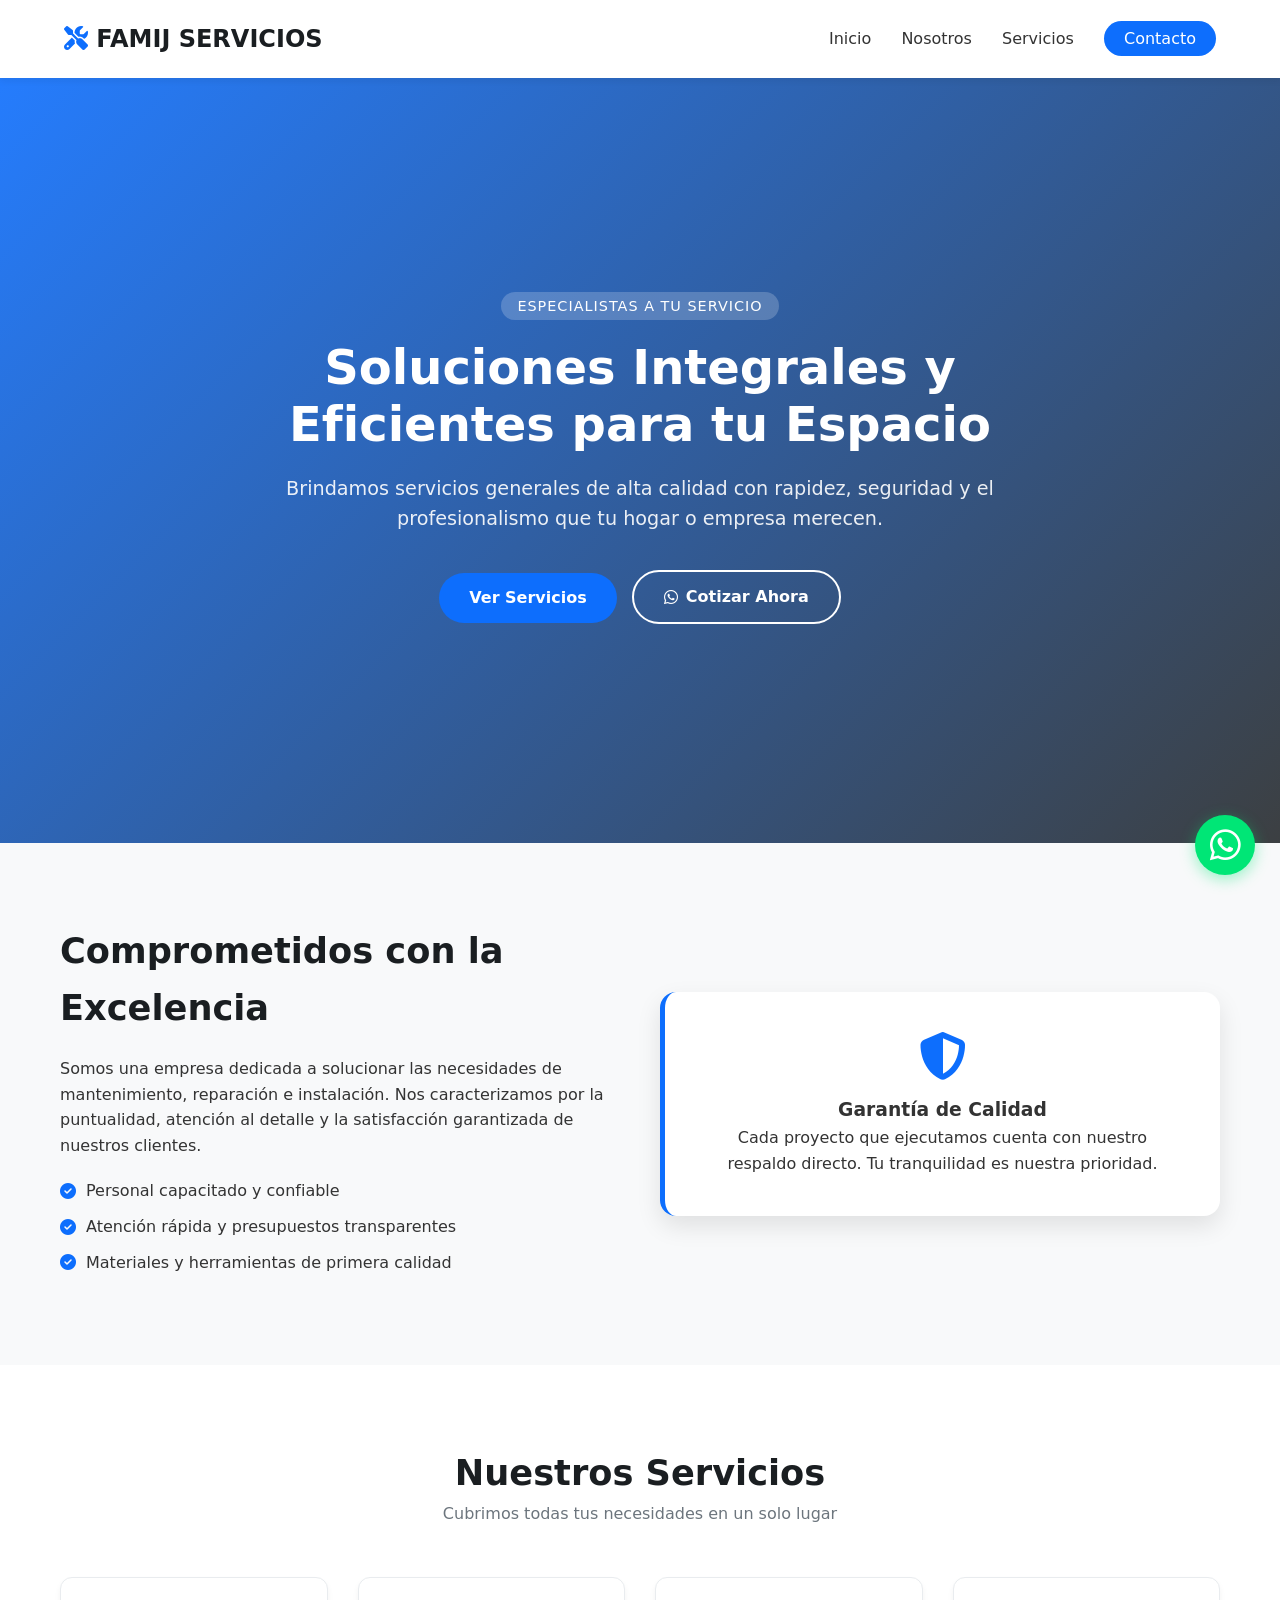
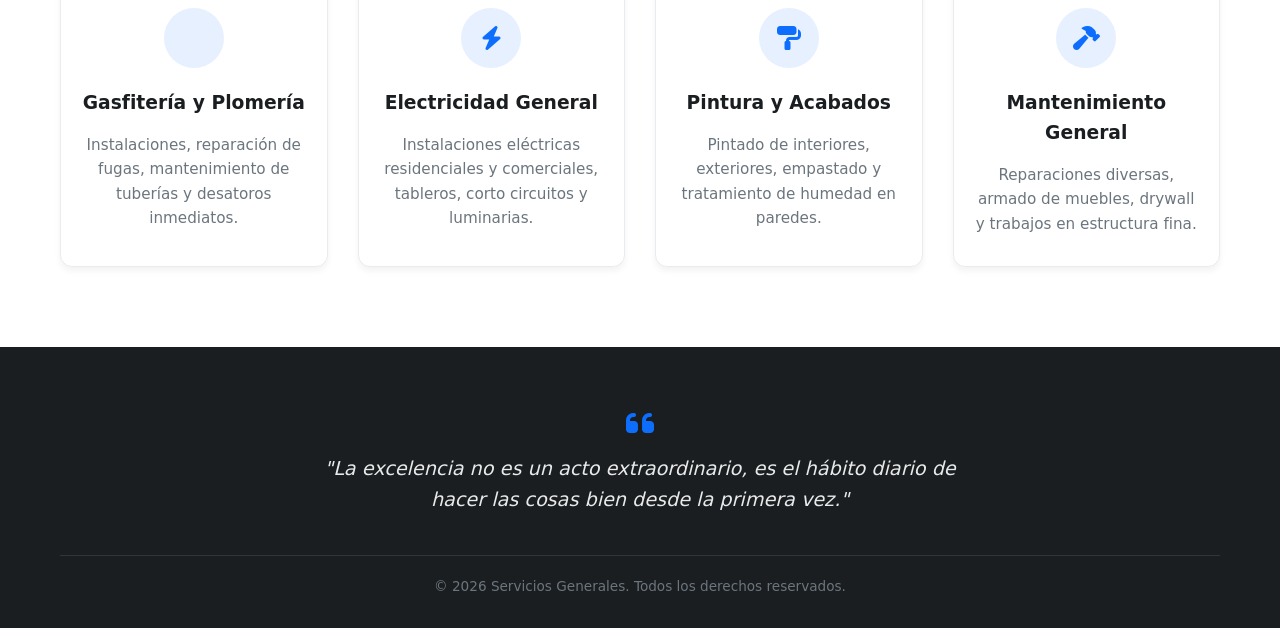
==== index.html @ e5eb081e "Add files via upload" ====
<!DOCTYPE html>
<html lang="es">
<head>
    <meta charset="UTF-8">
    <meta name="viewport" content="width=device-width, initial-scale=1.0">
    <title>Servicios Generales | FAMIJ SERVICIOS</title>
    <link rel="stylesheet" href="style.css">
    <!-- Iconos vectoriales via CDN -->
    <link rel="stylesheet" href="https://cdnjs.cloudflare.com/ajax/libs/font-awesome/6.4.0/css/all.min.css">
</head>
<body>

    <!-- Encabezado / Navegación -->
    <header class="navbar">
        <div class="logo">
            <i class="fa-solid fa-screwdriver-wrench"></i> FAMIJ <b>SERVICIOS</b>
        </div>
        <nav>
            <a href="#inicio">Inicio</a>
            <a href="#nosotros">Nosotros</a>
            <a href="#servicios">Servicios</a>
            <a href="#contacto" class="btn-nav">Contacto</a>
        </nav>
    </header>

    <!-- Sección Hero (Portada) -->
    <section id="inicio" class="hero">
        <div class="hero-content">
            <span class="badge">Especialistas a tu servicio</span>
            <h1>Soluciones Integrales y Eficientes para tu Espacio</h1>
            <p>Brindamos servicios generales de alta calidad con rapidez, seguridad y el profesionalismo que tu hogar o empresa merecen.</p>
            <div class="hero-buttons">
                <a href="#servicios" class="btn btn-primary">Ver Servicios</a>
                <a href="https://wa.me/51982886444" target="_blank" class="btn btn-outline">
                    <i class="fa-brands fa-whatsapp"></i> Cotizar Ahora
                </a>
            </div>
        </div>
    </section>

    <!-- Sección Nosotros -->
    <section id="nosotros" class="about">
        <div class="container grid-2">
            <div class="about-text">
                <h2>Comprometidos con la Excelencia</h2>
                <p>Somos una empresa dedicada a solucionar las necesidades de mantenimiento, reparación e instalación. Nos caracterizamos por la puntualidad, atención al detalle y la satisfacción garantizada de nuestros clientes.</p>
                <ul class="check-list">
                    <li><i class="fa-solid fa-circle-check"></i> Personal capacitado y confiable</li>
                    <li><i class="fa-solid fa-circle-check"></i> Atención rápida y presupuestos transparentes</li>
                    <li><i class="fa-solid fa-circle-check"></i> Materiales y herramientas de primera calidad</li>
                </ul>
            </div>
            <div class="about-card">
                <i class="fa-solid fa-shield-halved"></i>
                <h3>Garantía de Calidad</h3>
                <p>Cada proyecto que ejecutamos cuenta con nuestro respaldo directo. Tu tranquilidad es nuestra prioridad.</p>
            </div>
        </div>
    </section>

    <!-- Sección Servicios -->
    <section id="servicios" class="services">
        <div class="container text-center">
            <h2>Nuestros Servicios</h2>
            <p class="subtitle">Cubrimos todas tus necesidades en un solo lugar</p>

            <div class="services-grid">
                <div class="card">
                    <div class="icon-box"><i class="fa-solid fa-faucet-detergent"></i></div>
                    <h3>Gasfitería y Plomería</h3>
                    <p>Instalaciones, reparación de fugas, mantenimiento de tuberías y desatoros inmediatos.</p>
                </div>
                <div class="card">
                    <div class="icon-box"><i class="fa-solid fa-bolt"></i></div>
                    <h3>Electricidad General</h3>
                    <p>Instalaciones eléctricas residenciales y comerciales, tableros, corto circuitos y luminarias.</p>
                </div>
                <div class="card">
                    <div class="icon-box"><i class="fa-solid fa-paint-roller"></i></div>
                    <h3>Pintura y Acabados</h3>
                    <p>Pintado de interiores, exteriores, empastado y tratamiento de humedad en paredes.</p>
                </div>
                <div class="card">
                    <div class="icon-box"><i class="fa-solid fa-hammer"></i></div>
                    <h3>Mantenimiento General</h3>
                    <p>Reparaciones diversas, armado de muebles, drywall y trabajos en estructura fina.</p>
                </div>
            </div>
        </div>
    </section>

    <!-- Pie de Página -->
    <footer id="contacto">
        <div class="container footer-content">
            <div class="quote-box">
                <i class="fa-solid fa-quote-left"></i>
                <p class="quote-text">"La excelencia no es un acto extraordinario, es el hábito diario de hacer las cosas bien desde la primera vez."</p>
            </div>
            <div class="footer-bottom">
                <p>&copy; 2026 Servicios Generales. Todos los derechos reservados.</p>
            </div>
        </div>
    </footer>

    <!-- Botón Flotante de WhatsApp -->
    <a href="https://wa.me/51982886444" class="whatsapp-btn" target="_blank" aria-label="Contactar por WhatsApp">
        <i class="fa-brands fa-whatsapp"></i>
    </a>

</body>
</html>
---- style.css ----
/* Variables de color y tipografía */
:root {
    --primary-color: #0d6efd;
    --primary-dark: #0a58ca;
    --accent-color: #00e676;
    --dark-color: #1a1e21;
    --light-bg: #f8f9fa;
    --card-bg: #ffffff;
    --text-main: #333333;
    --text-muted: #6c757d;
    --font-family: system-ui, -apple-system, "Segoe UI", Roboto, "Helvetica Neue", Arial, sans-serif;
    --shadow-sm: 0 4px 6px rgba(0,0,0,0.05);
    --shadow-lg: 0 10px 25px rgba(0,0,0,0.1);
    --transition: all 0.3s ease;
}

/* Reset básico */
* {
    margin: 0;
    padding: 0;
    box-sizing: border-box;
}

html {
    scroll-behavior: smooth;
}

body {
    font-family: var(--font-family);
    color: var(--text-main);
    line-height: 1.6;
    background-color: #ffffff;
}

/* Contenedores globales */
.container {
    max-width: 1200px;
    margin: 0 auto;
    padding: 0 20px;
}

.text-center {
    text-align: center;
}

/* Navegación */
.navbar {
    display: flex;
    justify-content: space-between;
    align-items: center;
    padding: 20px 5%;
    background: rgba(255, 255, 255, 0.95);
    backdrop-filter: blur(10px);
    position: sticky;
    top: 0;
    z-index: 1000;
    box-shadow: var(--shadow-sm);
}

.logo {
    font-size: 1.5rem;
    font-weight: 800;
    color: var(--dark-color);
}

.logo i {
    color: var(--primary-color);
}

nav a {
    text-decoration: none;
    color: var(--text-main);
    margin-left: 25px;
    font-weight: 500;
    transition: var(--transition);
}

nav a:hover {
    color: var(--primary-color);
}

.btn-nav {
    background-color: var(--primary-color);
    color: #fff !important;
    padding: 8px 20px;
    border-radius: 50px;
}

.btn-nav:hover {
    background-color: var(--primary-dark);
}

/* Hero Section */
.hero {
    background: linear-gradient(135deg, rgba(13, 110, 253, 0.9), rgba(26, 30, 33, 0.85)), 
                url('https://images.unsplash.com/photo-1581092160607-ee22621dd758?auto=format&fit=crop&w=1350&q=80') center/cover no-repeat;
    height: 85vh;
    display: flex;
    align-items: center;
    justify-content: center;
    text-align: center;
    color: #ffffff;
    padding: 0 20px;
}

.hero-content {
    max-width: 800px;
}

.badge {
    background: rgba(255, 255, 255, 0.2);
    padding: 6px 16px;
    border-radius: 20px;
    font-size: 0.9rem;
    text-transform: uppercase;
    letter-spacing: 1px;
}

.hero h1 {
    font-size: 3rem;
    margin: 20px 0;
    font-weight: 800;
    line-height: 1.2;
}

.hero p {
    font-size: 1.2rem;
    margin-bottom: 30px;
    opacity: 0.9;
}

/* Botones */
.btn {
    display: inline-flex;
    align-items: center;
    gap: 8px;
    padding: 12px 30px;
    border-radius: 50px;
    text-decoration: none;
    font-weight: 600;
    transition: var(--transition);
    margin: 5px;
}

.btn-primary {
    background-color: var(--primary-color);
    color: #ffffff;
}

.btn-primary:hover {
    background-color: var(--primary-dark);
    transform: translateY(-2px);
}

.btn-outline {
    border: 2px solid #ffffff;
    color: #ffffff;
}

.btn-outline:hover {
    background-color: #ffffff;
    color: var(--dark-color);
    transform: translateY(-2px);
}

/* Sección Nosotros */
.about {
    padding: 80px 0;
    background-color: var(--light-bg);
}

.grid-2 {
    display: grid;
    grid-template-columns: 1fr 1fr;
    gap: 40px;
    align-items: center;
}

.about-text h2 {
    font-size: 2.2rem;
    margin-bottom: 20px;
    color: var(--dark-color);
}

.check-list {
    list-style: none;
    margin-top: 20px;
}

.check-list li {
    margin-bottom: 10px;
    display: flex;
    align-items: center;
    gap: 10px;
    font-weight: 500;
}

.check-list i {
    color: var(--primary-color);
}

.about-card {
    background: var(--card-bg);
    padding: 40px;
    border-radius: 16px;
    box-shadow: var(--shadow-lg);
    border-left: 5px solid var(--primary-color);
    text-align: center;
}

.about-card i {
    font-size: 3rem;
    color: var(--primary-color);
    margin-bottom: 15px;
}

/* Sección Servicios */
.services {
    padding: 80px 0;
}

.services h2 {
    font-size: 2.2rem;
    color: var(--dark-color);
}

.subtitle {
    color: var(--text-muted);
    margin-bottom: 50px;
}

.services-grid {
    display: grid;
    grid-template-columns: repeat(auto-fit, minmax(250px, 1fr));
    gap: 30px;
}

.card {
    background: var(--card-bg);
    padding: 30px 20px;
    border-radius: 12px;
    border: 1px solid #e9ecef;
    box-shadow: var(--shadow-sm);
    transition: var(--transition);
}

.card:hover {
    transform: translateY(-8px);
    box-shadow: var(--shadow-lg);
}

.icon-box {
    width: 60px;
    height: 60px;
    background: rgba(13, 110, 253, 0.1);
    color: var(--primary-color);
    border-radius: 50%;
    display: flex;
    align-items: center;
    justify-content: center;
    font-size: 1.5rem;
    margin: 0 auto 20px auto;
}

.card h3 {
    margin-bottom: 15px;
    color: var(--dark-color);
}

.card p {
    color: var(--text-muted);
    font-size: 0.95rem;
}

/* Footer */
footer {
    background-color: var(--dark-color);
    color: #ffffff;
    padding: 60px 0 30px 0;
}

.footer-content {
    display: flex;
    flex-direction: column;
    align-items: center;
    text-align: center;
}

.quote-box {
    max-width: 650px;
    margin-bottom: 40px;
}

.quote-box i {
    font-size: 2rem;
    color: var(--primary-color);
    margin-bottom: 15px;
}

.quote-text {
    font-size: 1.2rem;
    font-style: italic;
    font-weight: 300;
    opacity: 0.9;
}

.footer-bottom {
    border-top: 1px solid rgba(255,255,255,0.1);
    width: 100%;
    padding-top: 20px;
    font-size: 0.85rem;
    color: var(--text-muted);
}

/* Botón Flotante WhatsApp */
.whatsapp-btn {
    position: fixed;
    bottom: 25px;
    right: 25px;
    background-color: var(--accent-color);
    color: #ffffff;
    width: 60px;
    height: 60px;
    border-radius: 50%;
    display: flex;
    align-items: center;
    justify-content: center;
    font-size: 2.2rem;
    box-shadow: 0 4px 15px rgba(0, 230, 118, 0.4);
    text-decoration: none;
    z-index: 1001;
    transition: var(--transition);
}

.whatsapp-btn:hover {
    transform: scale(1.1);
    background-color: #00c853;
}

/* Responsivo */
@media (max-width: 768px) {
    .navbar {
        flex-direction: column;
        gap: 15px;
    }

    nav a {
        margin: 0 10px;
    }

    .hero h1 {
        font-size: 2.2rem;
    }

    .grid-2 {
        grid-template-columns: 1fr;
    }
}
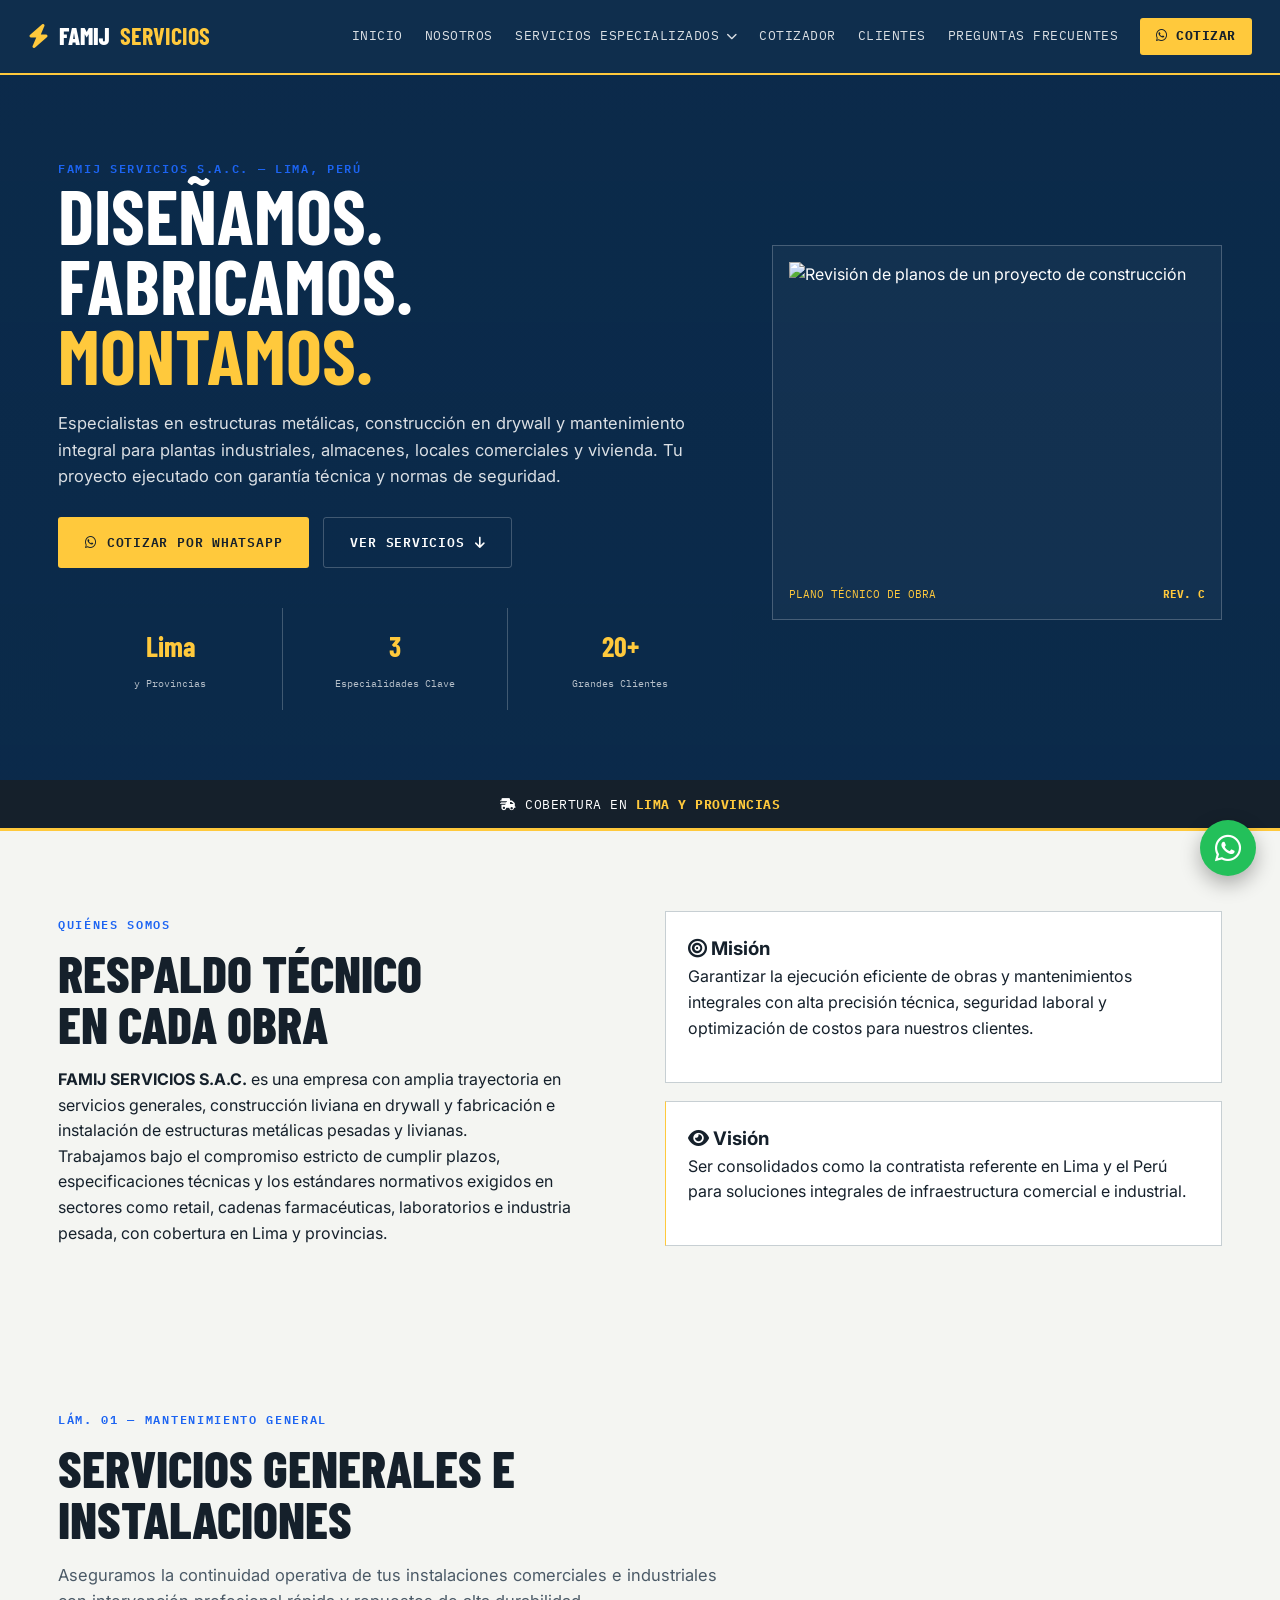
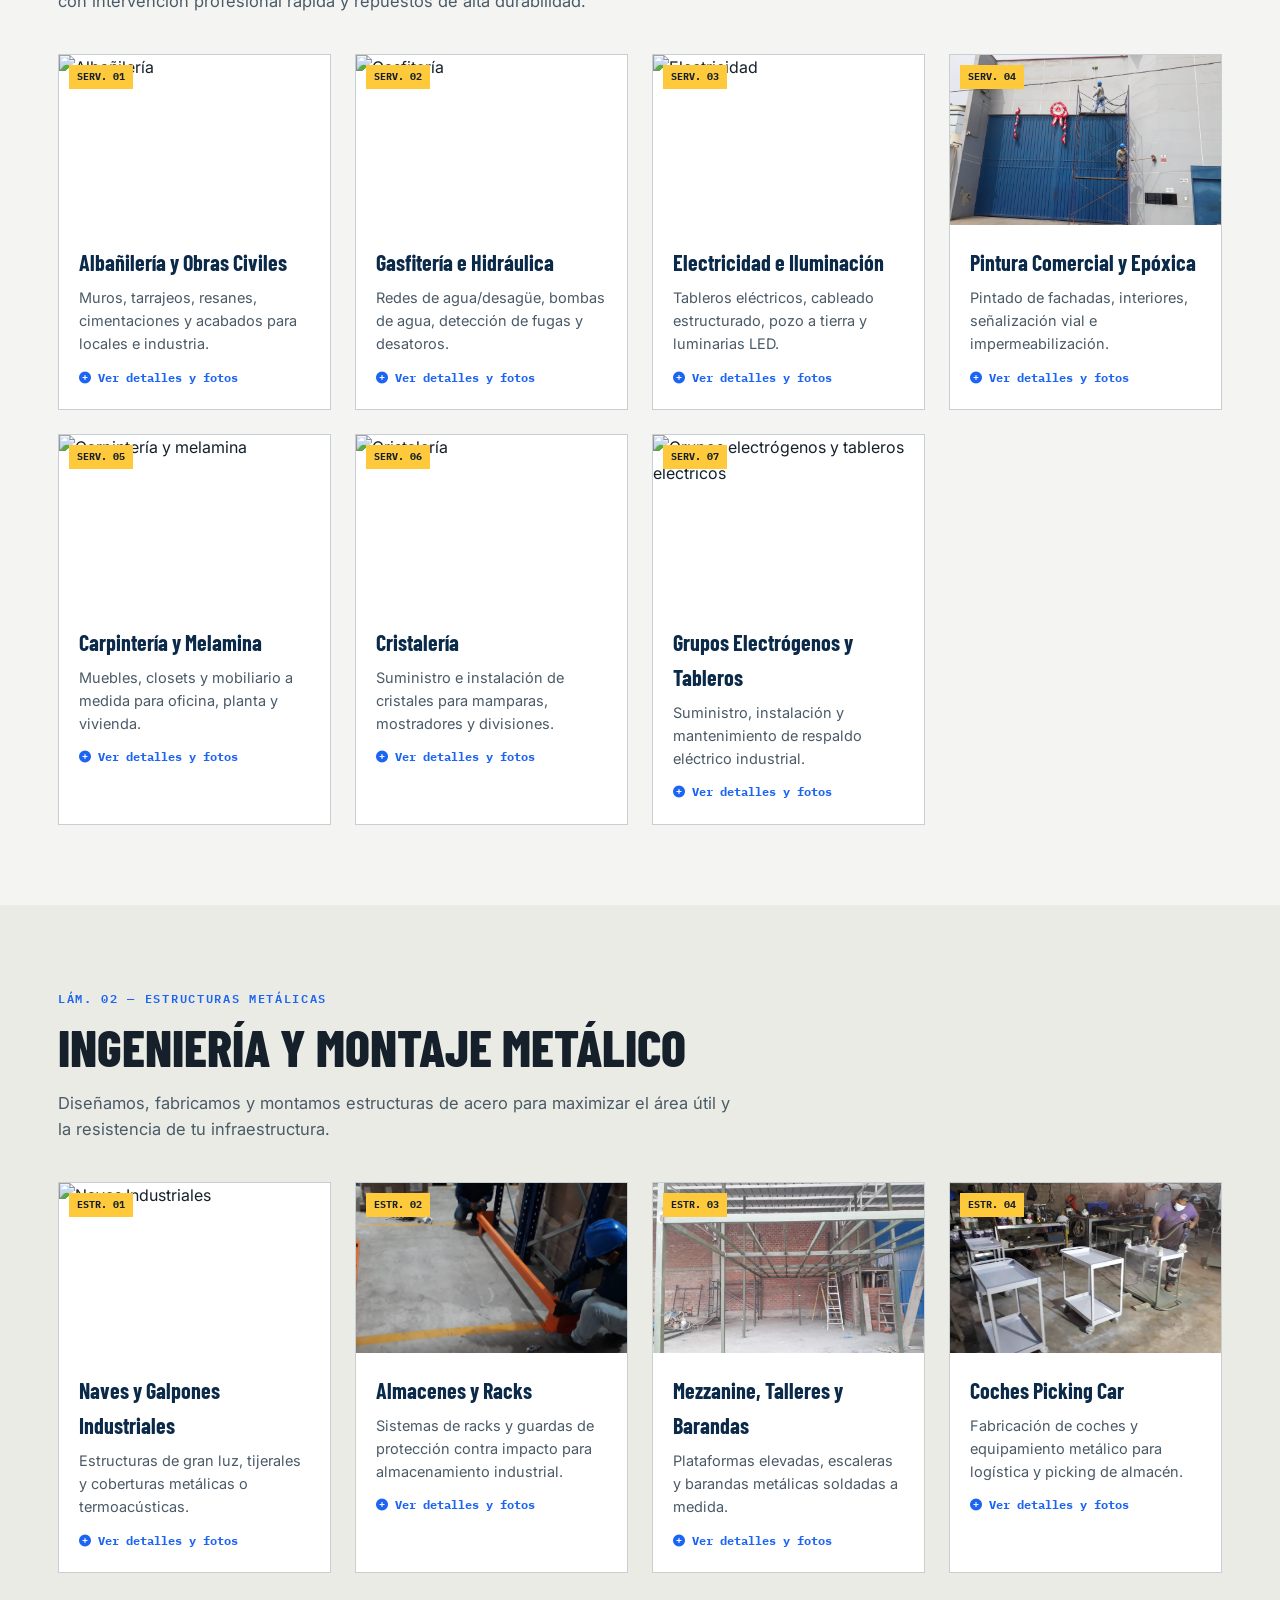
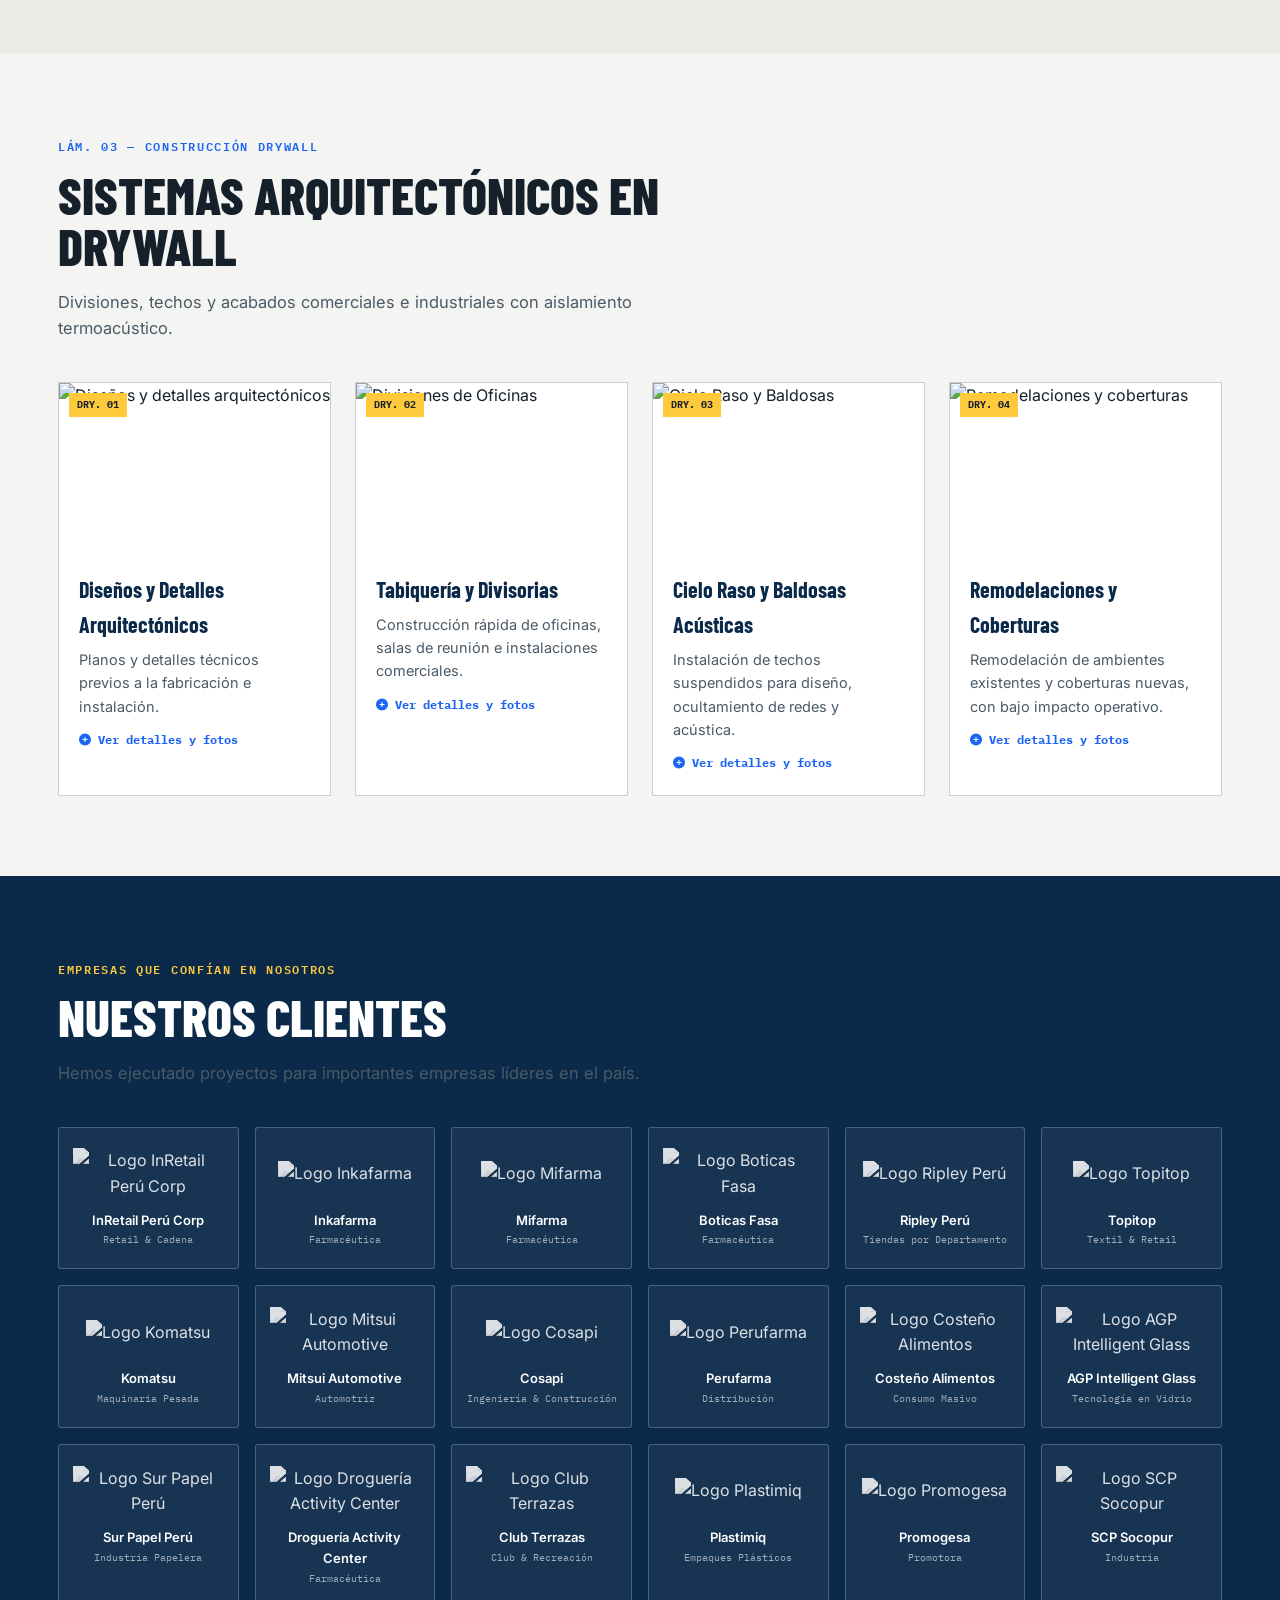
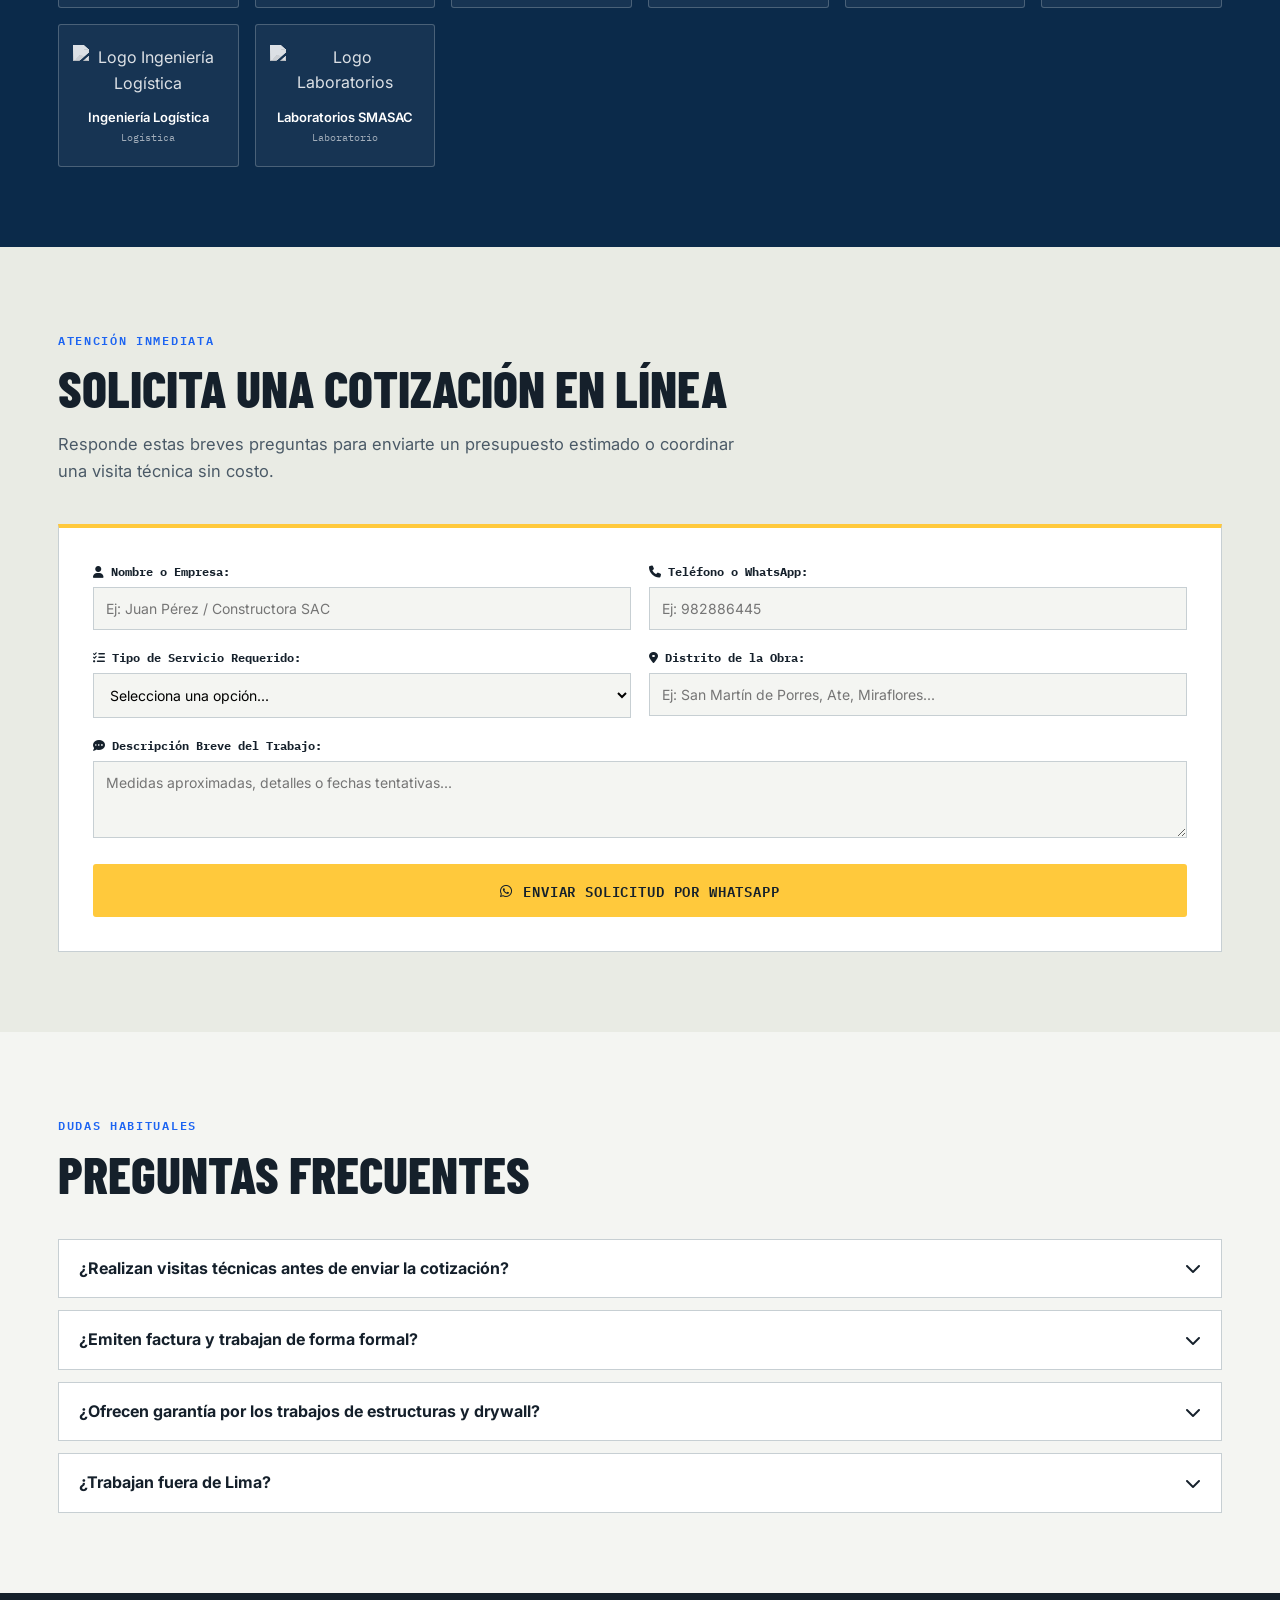
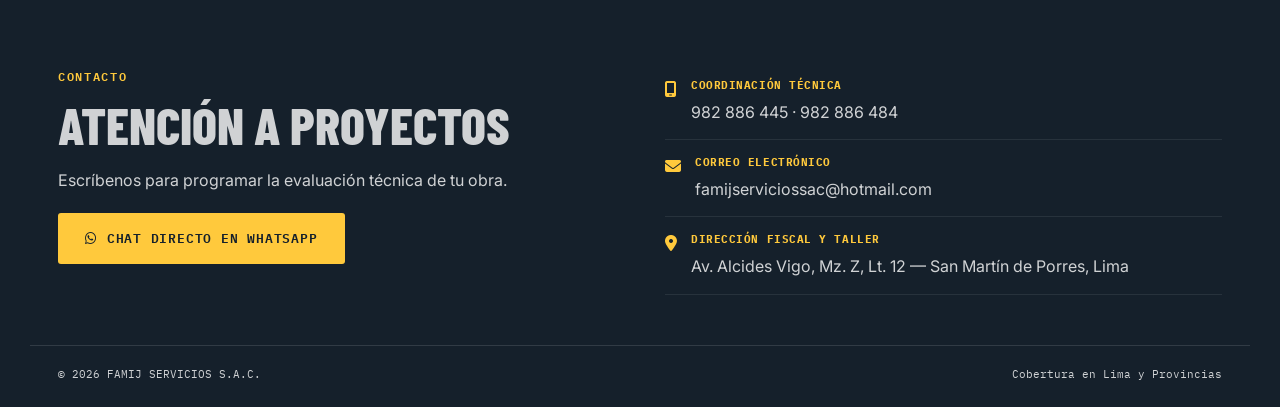
==== commit dfa81e47: "Add files via upload" ====
--- a/index.html
+++ b/index.html
@@ -1,111 +1,907 @@
-<!DOCTYPE html>
-<html lang="es">
-<head>
-    <meta charset="UTF-8">
-    <meta name="viewport" content="width=device-width, initial-scale=1.0">
-    <title>Servicios Generales | FAMIJ SERVICIOS</title>
-    <link rel="stylesheet" href="style.css">
-    <!-- Iconos vectoriales via CDN -->
-    <link rel="stylesheet" href="https://cdnjs.cloudflare.com/ajax/libs/font-awesome/6.4.0/css/all.min.css">
-</head>
-<body>
-
-    <!-- Encabezado / Navegación -->
-    <header class="navbar">
-        <div class="logo">
-            <i class="fa-solid fa-screwdriver-wrench"></i> FAMIJ <b>SERVICIOS</b>
-        </div>
-        <nav>
-            <a href="#inicio">Inicio</a>
-            <a href="#nosotros">Nosotros</a>
-            <a href="#servicios">Servicios</a>
-            <a href="#contacto" class="btn-nav">Contacto</a>
-        </nav>
-    </header>
-
-    <!-- Sección Hero (Portada) -->
-    <section id="inicio" class="hero">
-        <div class="hero-content">
-            <span class="badge">Especialistas a tu servicio</span>
-            <h1>Soluciones Integrales y Eficientes para tu Espacio</h1>
-            <p>Brindamos servicios generales de alta calidad con rapidez, seguridad y el profesionalismo que tu hogar o empresa merecen.</p>
-            <div class="hero-buttons">
-                <a href="#servicios" class="btn btn-primary">Ver Servicios</a>
-                <a href="https://wa.me/51982886444" target="_blank" class="btn btn-outline">
-                    <i class="fa-brands fa-whatsapp"></i> Cotizar Ahora
-                </a>
-            </div>
-        </div>
-    </section>
-
-    <!-- Sección Nosotros -->
-    <section id="nosotros" class="about">
-        <div class="container grid-2">
-            <div class="about-text">
-                <h2>Comprometidos con la Excelencia</h2>
-                <p>Somos una empresa dedicada a solucionar las necesidades de mantenimiento, reparación e instalación. Nos caracterizamos por la puntualidad, atención al detalle y la satisfacción garantizada de nuestros clientes.</p>
-                <ul class="check-list">
-                    <li><i class="fa-solid fa-circle-check"></i> Personal capacitado y confiable</li>
-                    <li><i class="fa-solid fa-circle-check"></i> Atención rápida y presupuestos transparentes</li>
-                    <li><i class="fa-solid fa-circle-check"></i> Materiales y herramientas de primera calidad</li>
-                </ul>
-            </div>
-            <div class="about-card">
-                <i class="fa-solid fa-shield-halved"></i>
-                <h3>Garantía de Calidad</h3>
-                <p>Cada proyecto que ejecutamos cuenta con nuestro respaldo directo. Tu tranquilidad es nuestra prioridad.</p>
-            </div>
-        </div>
-    </section>
-
-    <!-- Sección Servicios -->
-    <section id="servicios" class="services">
-        <div class="container text-center">
-            <h2>Nuestros Servicios</h2>
-            <p class="subtitle">Cubrimos todas tus necesidades en un solo lugar</p>
-
-            <div class="services-grid">
-                <div class="card">
-                    <div class="icon-box"><i class="fa-solid fa-faucet-detergent"></i></div>
-                    <h3>Gasfitería y Plomería</h3>
-                    <p>Instalaciones, reparación de fugas, mantenimiento de tuberías y desatoros inmediatos.</p>
-                </div>
-                <div class="card">
-                    <div class="icon-box"><i class="fa-solid fa-bolt"></i></div>
-                    <h3>Electricidad General</h3>
-                    <p>Instalaciones eléctricas residenciales y comerciales, tableros, corto circuitos y luminarias.</p>
-                </div>
-                <div class="card">
-                    <div class="icon-box"><i class="fa-solid fa-paint-roller"></i></div>
-                    <h3>Pintura y Acabados</h3>
-                    <p>Pintado de interiores, exteriores, empastado y tratamiento de humedad en paredes.</p>
-                </div>
-                <div class="card">
-                    <div class="icon-box"><i class="fa-solid fa-hammer"></i></div>
-                    <h3>Mantenimiento General</h3>
-                    <p>Reparaciones diversas, armado de muebles, drywall y trabajos en estructura fina.</p>
-                </div>
-            </div>
-        </div>
-    </section>
-
-    <!-- Pie de Página -->
-    <footer id="contacto">
-        <div class="container footer-content">
-            <div class="quote-box">
-                <i class="fa-solid fa-quote-left"></i>
-                <p class="quote-text">"La excelencia no es un acto extraordinario, es el hábito diario de hacer las cosas bien desde la primera vez."</p>
-            </div>
-            <div class="footer-bottom">
-                <p>&copy; 2026 Servicios Generales. Todos los derechos reservados.</p>
-            </div>
-        </div>
-    </footer>
-
-    <!-- Botón Flotante de WhatsApp -->
-    <a href="https://wa.me/51982886444" class="whatsapp-btn" target="_blank" aria-label="Contactar por WhatsApp">
-        <i class="fa-brands fa-whatsapp"></i>
-    </a>
-
-</body>
-</html>+<!DOCTYPE html>
+<html lang="es">
+<head>
+<meta charset="UTF-8">
+<meta name="viewport" content="width=device-width, initial-scale=1.0">
+<title>Servicios Generales, Estructuras Metálicas y Drywall | FAMIJ SERVICIOS S.A.C.</title>
+<meta name="description" content="FAMIJ SERVICIOS S.A.C. — Construcción en drywall, estructuras metálicas y mantenimiento integral en Lima y provincias. Cotiza online.">
+<link rel="preconnect" href="https://fonts.googleapis.com">
+<link href="https://fonts.googleapis.com/css2?family=Barlow+Condensed:wght@600;700;800&family=Inter:wght@400;500;600;700&family=IBM+Plex+Mono:wght@400;500;600;700&display=swap" rel="stylesheet">
+<link rel="stylesheet" href="https://cdnjs.cloudflare.com/ajax/libs/font-awesome/6.4.0/css/all.min.css">
+<link rel="stylesheet" href="style.css">
+</head>
+<body>
+
+<!-- ============ NAVBAR CON MENU DESPLEGABLE PURE CSS ============ -->
+<header class="navbar">
+  <a href="#inicio" class="logo"><span class="bolt"><i class="fa-solid fa-bolt"></i></span>FAMIJ <b>SERVICIOS</b></a>
+
+  <input type="checkbox" id="nav-toggle" class="nav-toggle-checkbox">
+  <label for="nav-toggle" class="nav-toggle-label" aria-label="Abrir menú">
+    <i class="fa-solid fa-bars open-icon"></i>
+    <i class="fa-solid fa-xmark close-icon"></i>
+  </label>
+
+  <nav class="nav-links">
+    <a href="#inicio">Inicio</a>
+    <a href="#nosotros">Nosotros</a>
+
+    <!-- CINTA DE OPCIONES / DROPDOWN SERVICIOS -->
+    <div class="nav-dropdown">
+      <a href="#servicios" class="dropdown-trigger">
+        Servicios Especializados <i class="fa-solid fa-chevron-down drop-icon"></i>
+      </a>
+      <div class="dropdown-menu">
+        <a href="#servicios"><i class="fa-solid fa-screwdriver-wrench"></i> Mantenimiento y Servicios Generales</a>
+        <a href="#estructuras"><i class="fa-solid fa-warehouse"></i> Estructuras Metálicas e Industriales</a>
+        <a href="#drywall"><i class="fa-solid fa-border-all"></i> Construcción en Drywall y Coberturas</a>
+      </div>
+    </div>
+
+    <a href="#cotizacion">Cotizador</a>
+    <a href="#clientes">Clientes</a>
+    <a href="#faq">Preguntas Frecuentes</a>
+    <a href="#contacto" class="nav-btn-highlight"><i class="fa-brands fa-whatsapp"></i> Cotizar</a>
+  </nav>
+</header>
+
+<!-- ============ HERO ============ -->
+<section class="hero" id="inicio">
+  <div class="container hero-grid">
+    <div class="hero-copy">
+      <span class="eyebrow">FAMIJ SERVICIOS S.A.C. — LIMA, PERÚ</span>
+      <h1>
+        <span>DISEÑAMOS.</span>
+        <span>FABRICAMOS.</span>
+        <span class="accent">MONTAMOS.</span>
+      </h1>
+      <p class="lede">Especialistas en estructuras metálicas, construcción en drywall y mantenimiento integral para plantas industriales, almacenes, locales comerciales y vivienda. Tu proyecto ejecutado con garantía técnica y normas de seguridad.</p>
+      <div class="hero-actions">
+        <a href="https://wa.me/51982886445?text=Hola,%20deseo%20solicitar%20una%20cotizacion%20para%20un%20proyecto." target="_blank" class="btn btn-primary"><i class="fa-brands fa-whatsapp"></i> Cotizar por WhatsApp</a>
+        <a href="#servicios" class="btn btn-outline">Ver Servicios <i class="fa-solid fa-arrow-down"></i></a>
+      </div>
+
+      <div class="hero-stats">
+        <div><strong>Lima</strong><span>y Provincias</span></div>
+        <div><strong>3</strong><span>Especialidades Clave</span></div>
+        <div><strong>20+</strong><span>Grandes Clientes</span></div>
+      </div>
+    </div>
+
+    <div class="hero-plate">
+      <img src="https://images.pexels.com/photos/6615095/pexels-photo-6615095.jpeg?auto=compress&cs=tinysrgb&w=1200" alt="Revisión de planos de un proyecto de construcción">
+      <div class="plate-label"><span>PLANO TÉCNICO DE OBRA</span><b>REV. C</b></div>
+    </div>
+  </div>
+</section>
+
+<!-- ============ FRANJA DE COBERTURA ============ -->
+<div class="trust-strip">
+  <div class="container">
+    <span><i class="fa-solid fa-truck-fast"></i> Cobertura en <strong>Lima y Provincias</strong></span>
+  </div>
+</div>
+
+<!-- ============ QUIÉNES SOMOS ============ -->
+<section id="nosotros">
+  <div class="container about-grid">
+    <div>
+      <span class="eyebrow">Quiénes somos</span>
+      <h2 class="h-section">Respaldo técnico<br>en cada obra</h2>
+      <p><b>FAMIJ SERVICIOS S.A.C.</b> es una empresa con amplia trayectoria en servicios generales, construcción liviana en drywall y fabricación e instalación de estructuras metálicas pesadas y livianas.</p>
+      <p>Trabajamos bajo el compromiso estricto de cumplir plazos, especificaciones técnicas y los estándares normativos exigidos en sectores como retail, cadenas farmacéuticas, laboratorios e industria pesada, con cobertura en Lima y provincias.</p>
+    </div>
+
+    <div class="mv-cards">
+      <div class="mv-card">
+        <h3><i class="fa-solid fa-bullseye"></i> Misión</h3>
+        <p>Garantizar la ejecución eficiente de obras y mantenimientos integrales con alta precisión técnica, seguridad laboral y optimización de costos para nuestros clientes.</p>
+      </div>
+      <div class="mv-card visn">
+        <h3><i class="fa-solid fa-eye"></i> Visión</h3>
+        <p>Ser consolidados como la contratista referente en Lima y el Perú para soluciones integrales de infraestructura comercial e industrial.</p>
+      </div>
+    </div>
+  </div>
+</section>
+
+<!-- ============ SERVICIOS GENERALES ============ -->
+<section id="servicios">
+  <div class="container">
+    <div class="section-head">
+      <span class="eyebrow">Lám. 01 — Mantenimiento General</span>
+      <h2 class="h-section">Servicios Generales e Instalaciones</h2>
+      <p>Aseguramos la continuidad operativa de tus instalaciones comerciales e industriales con intervención profesional rápida y repuestos de alta durabilidad.</p>
+    </div>
+
+    <div class="plate-grid">
+      <!-- 1 Albañilería -->
+      <div class="plate-card">
+        <div class="plate-photo">
+          <span class="plate-tab">SERV. 01</span>
+          <img src="https://images.pexels.com/photos/32913797/pexels-photo-32913797.jpeg?auto=compress&cs=tinysrgb&w=900" alt="Albañilería">
+        </div>
+        <div class="plate-body">
+          <h3>Albañilería y Obras Civiles</h3>
+          <p>Muros, tarrajeos, resanes, cimentaciones y acabados para locales e industria.</p>
+          <a href="#modal-albanileria" class="btn-detail"><i class="fa-solid fa-circle-plus"></i> Ver detalles y fotos</a>
+        </div>
+      </div>
+
+      <!-- 2 Gasfitería -->
+      <div class="plate-card">
+        <div class="plate-photo">
+          <span class="plate-tab">SERV. 02</span>
+          <img src="https://images.pexels.com/photos/6419128/pexels-photo-6419128.jpeg?auto=compress&cs=tinysrgb&w=900" alt="Gasfitería">
+        </div>
+        <div class="plate-body">
+          <h3>Gasfitería e Hidráulica</h3>
+          <p>Redes de agua/desagüe, bombas de agua, detección de fugas y desatoros.</p>
+          <a href="#modal-gasfiteria" class="btn-detail"><i class="fa-solid fa-circle-plus"></i> Ver detalles y fotos</a>
+        </div>
+      </div>
+
+      <!-- 3 Electricidad -->
+      <div class="plate-card">
+        <div class="plate-photo">
+          <span class="plate-tab">SERV. 03</span>
+          <img src="https://images.pexels.com/photos/257736/pexels-photo-257736.jpeg?auto=compress&cs=tinysrgb&w=900" alt="Electricidad">
+        </div>
+        <div class="plate-body">
+          <h3>Electricidad e Iluminación</h3>
+          <p>Tableros eléctricos, cableado estructurado, pozo a tierra y luminarias LED.</p>
+          <a href="#modal-electricidad" class="btn-detail"><i class="fa-solid fa-circle-plus"></i> Ver detalles y fotos</a>
+        </div>
+      </div>
+
+      <!-- 4 Pintura -->
+      <div class="plate-card">
+        <div class="plate-photo">
+          <span class="plate-tab">SERV. 04</span>
+          <img src="assets/trabajos/pintura-fachada-andamio.jpg" alt="Pintura de fachada industrial con andamio">
+        </div>
+        <div class="plate-body">
+          <h3>Pintura Comercial y Epóxica</h3>
+          <p>Pintado de fachadas, interiores, señalización vial e impermeabilización.</p>
+          <a href="#modal-pintura" class="btn-detail"><i class="fa-solid fa-circle-plus"></i> Ver detalles y fotos</a>
+        </div>
+      </div>
+
+      <!-- 5 Carpintería y melamina -->
+      <div class="plate-card">
+        <div class="plate-photo">
+          <span class="plate-tab">SERV. 05</span>
+          <img src="https://images.pexels.com/photos/18947396/pexels-photo-18947396.jpeg?auto=compress&cs=tinysrgb&w=900" alt="Carpintería y melamina">
+        </div>
+        <div class="plate-body">
+          <h3>Carpintería y Melamina</h3>
+          <p>Muebles, closets y mobiliario a medida para oficina, planta y vivienda.</p>
+          <a href="#modal-carpinteria" class="btn-detail"><i class="fa-solid fa-circle-plus"></i> Ver detalles y fotos</a>
+        </div>
+      </div>
+
+      <!-- 6 Cristalería -->
+      <div class="plate-card">
+        <div class="plate-photo">
+          <span class="plate-tab">SERV. 06</span>
+          <img src="https://images.pexels.com/photos/11661020/pexels-photo-11661020.jpeg?auto=compress&cs=tinysrgb&w=900" alt="Cristalería">
+        </div>
+        <div class="plate-body">
+          <h3>Cristalería</h3>
+          <p>Suministro e instalación de cristales para mamparas, mostradores y divisiones.</p>
+          <a href="#modal-cristaleria" class="btn-detail"><i class="fa-solid fa-circle-plus"></i> Ver detalles y fotos</a>
+        </div>
+      </div>
+
+      <!-- 7 Grupos electrógenos -->
+      <div class="plate-card">
+        <div class="plate-photo">
+          <span class="plate-tab">SERV. 07</span>
+          <img src="https://images.pexels.com/photos/17842832/pexels-photo-17842832.jpeg?auto=compress&cs=tinysrgb&w=900" alt="Grupos electrógenos y tableros eléctricos">
+        </div>
+        <div class="plate-body">
+          <h3>Grupos Electrógenos y Tableros</h3>
+          <p>Suministro, instalación y mantenimiento de respaldo eléctrico industrial.</p>
+          <a href="#modal-electrogenos" class="btn-detail"><i class="fa-solid fa-circle-plus"></i> Ver detalles y fotos</a>
+        </div>
+      </div>
+    </div>
+  </div>
+</section>
+
+<!-- ============ ESTRUCTURAS METÁLICAS ============ -->
+<section class="section-alt" id="estructuras">
+  <div class="container">
+    <div class="section-head">
+      <span class="eyebrow">Lám. 02 — Estructuras Metálicas</span>
+      <h2 class="h-section">Ingeniería y Montaje Metálico</h2>
+      <p>Diseñamos, fabricamos y montamos estructuras de acero para maximizar el área útil y la resistencia de tu infraestructura.</p>
+    </div>
+
+    <div class="plate-grid">
+      <!-- 1 Naves industriales -->
+      <div class="plate-card">
+        <div class="plate-photo">
+          <span class="plate-tab">ESTR. 01</span>
+          <img src="https://images.pexels.com/photos/15288014/pexels-photo-15288014.jpeg?auto=compress&cs=tinysrgb&w=900" alt="Naves Industriales">
+        </div>
+        <div class="plate-body">
+          <h3>Naves y Galpones Industriales</h3>
+          <p>Estructuras de gran luz, tijerales y coberturas metálicas o termoacústicas.</p>
+          <a href="#modal-naves" class="btn-detail"><i class="fa-solid fa-circle-plus"></i> Ver detalles y fotos</a>
+        </div>
+      </div>
+
+      <!-- 2 Almacenes y racks (fotos reales) -->
+      <div class="plate-card">
+        <div class="plate-photo">
+          <span class="plate-tab">ESTR. 02</span>
+          <img src="assets/trabajos/rack-vigas-instalacion.jpg" alt="Instalación de vigas de rack industrial">
+        </div>
+        <div class="plate-body">
+          <h3>Almacenes y Racks</h3>
+          <p>Sistemas de racks y guardas de protección contra impacto para almacenamiento industrial.</p>
+          <a href="#modal-racks" class="btn-detail"><i class="fa-solid fa-circle-plus"></i> Ver detalles y fotos</a>
+        </div>
+      </div>
+
+      <!-- 3 Mezzanine y barandas (fotos reales) -->
+      <div class="plate-card">
+        <div class="plate-photo">
+          <span class="plate-tab">ESTR. 03</span>
+          <img src="assets/trabajos/mezzanine-estructura-metalica.jpg" alt="Estructura metálica de mezzanine fabricada por FAMIJ Servicios">
+        </div>
+        <div class="plate-body">
+          <h3>Mezzanine, Talleres y Barandas</h3>
+          <p>Plataformas elevadas, escaleras y barandas metálicas soldadas a medida.</p>
+          <a href="#modal-mezzanine" class="btn-detail"><i class="fa-solid fa-circle-plus"></i> Ver detalles y fotos</a>
+        </div>
+      </div>
+
+      <!-- 4 Coches picking car (fotos reales) -->
+      <div class="plate-card">
+        <div class="plate-photo">
+          <span class="plate-tab">ESTR. 04</span>
+          <img src="assets/trabajos/coche-picking-fabricacion-1.jpg" alt="Fabricación de coches picking car en taller FAMIJ">
+        </div>
+        <div class="plate-body">
+          <h3>Coches Picking Car</h3>
+          <p>Fabricación de coches y equipamiento metálico para logística y picking de almacén.</p>
+          <a href="#modal-picking" class="btn-detail"><i class="fa-solid fa-circle-plus"></i> Ver detalles y fotos</a>
+        </div>
+      </div>
+    </div>
+  </div>
+</section>
+
+<!-- ============ DRYWALL ============ -->
+<section id="drywall">
+  <div class="container">
+    <div class="section-head">
+      <span class="eyebrow">Lám. 03 — Construcción Drywall</span>
+      <h2 class="h-section">Sistemas Arquitectónicos en Drywall</h2>
+      <p>Divisiones, techos y acabados comerciales e industriales con aislamiento termoacústico.</p>
+    </div>
+
+    <div class="plate-grid">
+      <!-- 1 Diseños arquitectónicos -->
+      <div class="plate-card">
+        <div class="plate-photo">
+          <span class="plate-tab">DRY. 01</span>
+          <img src="https://images.pexels.com/photos/6615095/pexels-photo-6615095.jpeg?auto=compress&cs=tinysrgb&w=900" alt="Diseños y detalles arquitectónicos">
+        </div>
+        <div class="plate-body">
+          <h3>Diseños y Detalles Arquitectónicos</h3>
+          <p>Planos y detalles técnicos previos a la fabricación e instalación.</p>
+          <a href="#modal-drywall-disenos" class="btn-detail"><i class="fa-solid fa-circle-plus"></i> Ver detalles y fotos</a>
+        </div>
+      </div>
+
+      <!-- 2 Divisiones de oficinas -->
+      <div class="plate-card">
+        <div class="plate-photo">
+          <span class="plate-tab">DRY. 02</span>
+          <img src="https://images.pexels.com/photos/36153946/pexels-photo-36153946.jpeg?auto=compress&cs=tinysrgb&w=900" alt="Divisiones de Oficinas">
+        </div>
+        <div class="plate-body">
+          <h3>Tabiquería y Divisorias</h3>
+          <p>Construcción rápida de oficinas, salas de reunión e instalaciones comerciales.</p>
+          <a href="#modal-drywall-oficinas" class="btn-detail"><i class="fa-solid fa-circle-plus"></i> Ver detalles y fotos</a>
+        </div>
+      </div>
+
+      <!-- 3 Cielo raso -->
+      <div class="plate-card">
+        <div class="plate-photo">
+          <span class="plate-tab">DRY. 03</span>
+          <img src="https://images.pexels.com/photos/6474129/pexels-photo-6474129.jpeg?auto=compress&cs=tinysrgb&w=900" alt="Cielo Raso y Baldosas">
+        </div>
+        <div class="plate-body">
+          <h3>Cielo Raso y Baldosas Acústicas</h3>
+          <p>Instalación de techos suspendidos para diseño, ocultamiento de redes y acústica.</p>
+          <a href="#modal-drywall-techos" class="btn-detail"><i class="fa-solid fa-circle-plus"></i> Ver detalles y fotos</a>
+        </div>
+      </div>
+
+      <!-- 4 Remodelaciones y coberturas -->
+      <div class="plate-card">
+        <div class="plate-photo">
+          <span class="plate-tab">DRY. 04</span>
+          <img src="https://images.pexels.com/photos/15798784/pexels-photo-15798784.jpeg?auto=compress&cs=tinysrgb&w=900" alt="Remodelaciones y coberturas">
+        </div>
+        <div class="plate-body">
+          <h3>Remodelaciones y Coberturas</h3>
+          <p>Remodelación de ambientes existentes y coberturas nuevas, con bajo impacto operativo.</p>
+          <a href="#modal-drywall-remodelacion" class="btn-detail"><i class="fa-solid fa-circle-plus"></i> Ver detalles y fotos</a>
+        </div>
+      </div>
+    </div>
+  </div>
+</section>
+
+<!-- ============ CLIENTES CON LOGOS ============ -->
+<section class="section-dark" id="clientes">
+  <div class="container">
+    <div class="section-head">
+      <span class="eyebrow eyebrow--light">Empresas que confían en nosotros</span>
+      <h2 class="h-section">Nuestros Clientes</h2>
+      <p>Hemos ejecutado proyectos para importantes empresas líderes en el país.</p>
+    </div>
+
+    <div class="logos-grid">
+      <div class="logo-card">
+        <div class="logo-img-box"><img src="assets/clientes/inretail.png" alt="Logo InRetail Perú Corp"></div>
+        <p class="client-name">InRetail Perú Corp</p>
+        <span class="client-tag">Retail & Cadena</span>
+      </div>
+      <div class="logo-card">
+        <div class="logo-img-box"><img src="assets/clientes/inkafarma.png" alt="Logo Inkafarma"></div>
+        <p class="client-name">Inkafarma</p>
+        <span class="client-tag">Farmacéutica</span>
+      </div>
+      <div class="logo-card">
+        <div class="logo-img-box"><img src="assets/clientes/mifarma.png" alt="Logo Mifarma"></div>
+        <p class="client-name">Mifarma</p>
+        <span class="client-tag">Farmacéutica</span>
+      </div>
+      <div class="logo-card">
+        <div class="logo-img-box"><img src="assets/clientes/fasa.png" alt="Logo Boticas Fasa"></div>
+        <p class="client-name">Boticas Fasa</p>
+        <span class="client-tag">Farmacéutica</span>
+      </div>
+      <div class="logo-card">
+        <div class="logo-img-box"><img src="assets/clientes/ripley.png" alt="Logo Ripley Perú"></div>
+        <p class="client-name">Ripley Perú</p>
+        <span class="client-tag">Tiendas por Departamento</span>
+      </div>
+      <div class="logo-card">
+        <div class="logo-img-box"><img src="assets/clientes/topitop.png" alt="Logo Topitop"></div>
+        <p class="client-name">Topitop</p>
+        <span class="client-tag">Textil & Retail</span>
+      </div>
+      <div class="logo-card">
+        <div class="logo-img-box"><img src="assets/clientes/komatsu.png" alt="Logo Komatsu"></div>
+        <p class="client-name">Komatsu</p>
+        <span class="client-tag">Maquinaria Pesada</span>
+      </div>
+      <div class="logo-card">
+        <div class="logo-img-box"><img src="assets/clientes/mitsui.png" alt="Logo Mitsui Automotive"></div>
+        <p class="client-name">Mitsui Automotive</p>
+        <span class="client-tag">Automotriz</span>
+      </div>
+      <div class="logo-card">
+        <div class="logo-img-box"><img src="assets/clientes/cosapi.png" alt="Logo Cosapi"></div>
+        <p class="client-name">Cosapi</p>
+        <span class="client-tag">Ingeniería & Construcción</span>
+      </div>
+      <div class="logo-card">
+        <div class="logo-img-box"><img src="assets/clientes/perufarma.png" alt="Logo Perufarma"></div>
+        <p class="client-name">Perufarma</p>
+        <span class="client-tag">Distribución</span>
+      </div>
+      <div class="logo-card">
+        <div class="logo-img-box"><img src="assets/clientes/costeno.png" alt="Logo Costeño Alimentos"></div>
+        <p class="client-name">Costeño Alimentos</p>
+        <span class="client-tag">Consumo Masivo</span>
+      </div>
+      <div class="logo-card">
+        <div class="logo-img-box"><img src="assets/clientes/agp.png" alt="Logo AGP Intelligent Glass"></div>
+        <p class="client-name">AGP Intelligent Glass</p>
+        <span class="client-tag">Tecnología en Vidrio</span>
+      </div>
+      <div class="logo-card">
+        <div class="logo-img-box"><img src="assets/clientes/sur-papel-peru.png" alt="Logo Sur Papel Perú"></div>
+        <p class="client-name">Sur Papel Perú</p>
+        <span class="client-tag">Industria Papelera</span>
+      </div>
+      <div class="logo-card">
+        <div class="logo-img-box"><img src="assets/clientes/droacsac.png" alt="Logo Droguería Activity Center"></div>
+        <p class="client-name">Droguería Activity Center</p>
+        <span class="client-tag">Farmacéutica</span>
+      </div>
+      <div class="logo-card">
+        <div class="logo-img-box"><img src="assets/clientes/club-terrazas.png" alt="Logo Club Terrazas"></div>
+        <p class="client-name">Club Terrazas</p>
+        <span class="client-tag">Club & Recreación</span>
+      </div>
+      <div class="logo-card">
+        <div class="logo-img-box"><img src="assets/clientes/plastimiq.png" alt="Logo Plastimiq"></div>
+        <p class="client-name">Plastimiq</p>
+        <span class="client-tag">Empaques Plásticos</span>
+      </div>
+      <div class="logo-card">
+        <div class="logo-img-box"><img src="assets/clientes/promogesa.png" alt="Logo Promogesa"></div>
+        <p class="client-name">Promogesa</p>
+        <span class="client-tag">Promotora</span>
+      </div>
+      <div class="logo-card">
+        <div class="logo-img-box"><img src="assets/clientes/scp-socopur.png" alt="Logo SCP Socopur"></div>
+        <p class="client-name">SCP Socopur</p>
+        <span class="client-tag">Industria</span>
+      </div>
+      <div class="logo-card">
+        <div class="logo-img-box"><img src="assets/clientes/ingenieria-logistica.png" alt="Logo Ingeniería Logística"></div>
+        <p class="client-name">Ingeniería Logística</p>
+        <span class="client-tag">Logística</span>
+      </div>
+      <div class="logo-card">
+        <div class="logo-img-box"><img src="assets/clientes/smasac.png" alt="Logo Laboratorios SMASAC"></div>
+        <p class="client-name">Laboratorios SMASAC</p>
+        <span class="client-tag">Laboratorio</span>
+      </div>
+    </div>
+  </div>
+</section>
+
+<!-- ============ FORMULARIO DE COTIZACIÓN RÁPIDA ============ -->
+<section id="cotizacion" class="section-alt">
+  <div class="container">
+    <div class="section-head">
+      <span class="eyebrow">Atención Inmediata</span>
+      <h2 class="h-section">Solicita una Cotización en Línea</h2>
+      <p>Responde estas breves preguntas para enviarte un presupuesto estimado o coordinar una visita técnica sin costo.</p>
+    </div>
+
+    <form class="quote-form" action="https://wa.me/51982886445" method="get" target="_blank">
+      <div class="form-grid">
+        <div class="form-group">
+          <label><i class="fa-solid fa-user"></i> Nombre o Empresa:</label>
+          <input type="text" placeholder="Ej: Juan Pérez / Constructora SAC" required>
+        </div>
+        <div class="form-group">
+          <label><i class="fa-solid fa-phone"></i> Teléfono o WhatsApp:</label>
+          <input type="tel" placeholder="Ej: 982886445" required>
+        </div>
+        <div class="form-group">
+          <label><i class="fa-solid fa-list-check"></i> Tipo de Servicio Requerido:</label>
+          <select required>
+            <option value="">Selecciona una opción...</option>
+            <option value="Estructuras Metálicas">Estructuras Metálicas / Mezzanine</option>
+            <option value="Drywall">Construcción en Drywall / Techos</option>
+            <option value="Mantenimiento General">Servicios Generales / Mantenimiento</option>
+            <option value="Pintura o Acabados">Pintura / Acabados Epóxicos</option>
+            <option value="Otro">Otro proyecto especial</option>
+          </select>
+        </div>
+        <div class="form-group">
+          <label><i class="fa-solid fa-location-dot"></i> Distrito de la Obra:</label>
+          <input type="text" placeholder="Ej: San Martín de Porres, Ate, Miraflores..." required>
+        </div>
+        <div class="form-group full-width">
+          <label><i class="fa-solid fa-comment-dots"></i> Descripción Breve del Trabajo:</label>
+          <textarea rows="3" placeholder="Medidas aproximadas, detalles o fechas tentativas..."></textarea>
+        </div>
+      </div>
+      <button type="submit" class="btn btn-primary btn-submit"><i class="fa-brands fa-whatsapp"></i> Enviar Solicitud por WhatsApp</button>
+    </form>
+  </div>
+</section>
+
+<!-- ============ PREGUNTAS FRECUENTES (FAQ) ============ -->
+<section id="faq">
+  <div class="container">
+    <div class="section-head">
+      <span class="eyebrow">Dudas habituales</span>
+      <h2 class="h-section">Preguntas Frecuentes</h2>
+    </div>
+
+    <div class="faq-container">
+      <details class="faq-item">
+        <summary><b>¿Realizan visitas técnicas antes de enviar la cotización?</b> <i class="fa-solid fa-chevron-down"></i></summary>
+        <p>Sí, realizamos visitas técnicas de inspección previa en Lima y provincias para tomar medidas y evaluar el sitio sin compromiso.</p>
+      </details>
+
+      <details class="faq-item">
+        <summary><b>¿Emiten factura y trabajan de forma formal?</b> <i class="fa-solid fa-chevron-down"></i></summary>
+        <p>Sí, emitimos comprobante de pago y trabajamos con total formalidad tributaria en cada proyecto, con cobertura en Lima y provincias.</p>
+      </details>
+
+      <details class="faq-item">
+        <summary><b>¿Ofrecen garantía por los trabajos de estructuras y drywall?</b> <i class="fa-solid fa-chevron-down"></i></summary>
+        <p>Todos nuestros trabajos cuentan con garantía por escrito que cubre defectos de fabricación, instalación o fallas estructurales.</p>
+      </details>
+
+      <details class="faq-item">
+        <summary><b>¿Trabajan fuera de Lima?</b> <i class="fa-solid fa-chevron-down"></i></summary>
+        <p>Sí, tenemos cobertura en Lima y provincias. Escríbenos con la ubicación de tu proyecto y coordinamos la visita técnica.</p>
+      </details>
+    </div>
+  </div>
+</section>
+
+<!-- ============ CONTACTO Y FOOTER ============ -->
+<footer id="contacto">
+  <div class="container contact-wrap">
+    <div>
+      <span class="eyebrow eyebrow--light">Contacto</span>
+      <h2 class="h-section">Atención a Proyectos</h2>
+      <p>Escríbenos para programar la evaluación técnica de tu obra.</p>
+      <div style="margin-top:20px;">
+        <a href="https://wa.me/51982886445" target="_blank" class="btn btn-primary"><i class="fa-brands fa-whatsapp"></i> Chat directo en WhatsApp</a>
+      </div>
+    </div>
+
+    <div>
+      <ul class="contact-list">
+        <li><i class="fa-solid fa-mobile-screen"></i><span><b>Coordinación Técnica</b>982 886 445 · 982 886 484</span></li>
+        <li><i class="fa-solid fa-envelope"></i><span><b>Correo Electrónico</b>famijserviciossac@hotmail.com</span></li>
+        <li><i class="fa-solid fa-location-dot"></i><span><b>Dirección Fiscal y Taller</b>Av. Alcides Vigo, Mz. Z, Lt. 12 — San Martín de Porres, Lima</span></li>
+      </ul>
+    </div>
+  </div>
+
+  <div class="container footer-bottom">
+    <span>© 2026 FAMIJ SERVICIOS S.A.C.</span>
+    <span>Cobertura en Lima y Provincias</span>
+  </div>
+</footer>
+
+<a href="https://wa.me/51982886445" class="whatsapp-btn" target="_blank" aria-label="WhatsApp">
+  <i class="fa-brands fa-whatsapp"></i>
+</a>
+
+<!-- ================================================================= -->
+<!-- MODALES INTERACTIVOS DE SERVICIOS DETALLADOS (PURE CSS :TARGET)   -->
+<!-- ================================================================= -->
+
+<!-- Modal Albañilería -->
+<div id="modal-albanileria" class="modal-overlay">
+  <div class="modal-box">
+    <a href="#servicios" class="modal-close">&times;</a>
+    <span class="modal-badge">DETALLE DE SERVICIO</span>
+    <h2>Albañilería y Obras Civiles</h2>
+    <div class="modal-gallery">
+      <img src="https://images.pexels.com/photos/32913797/pexels-photo-32913797.jpeg?auto=compress&cs=tinysrgb&w=900" alt="Albañilería Foto 1">
+      <img src="https://images.pexels.com/photos/6615095/pexels-photo-6615095.jpeg?auto=compress&cs=tinysrgb&w=900" alt="Albañilería Foto 2">
+    </div>
+    <div class="modal-details">
+      <h3>Especificaciones del Servicio:</h3>
+      <ul>
+        <li><i class="fa-solid fa-check"></i> Construcción de muros en ladrillo pastelero, sílico-calcáreo y bloque de concreto.</li>
+        <li><i class="fa-solid fa-check"></i> Tarrajeos frotachados, escarchados e impermeabilizados.</li>
+        <li><i class="fa-solid fa-check"></i> Vaciado de contrapisos, losas y rampas de tránsito pesado.</li>
+        <li><i class="fa-solid fa-check"></i> Reparación estructural de grietas y rajaduras en paredes de concreto.</li>
+      </ul>
+    </div>
+    <a href="https://wa.me/51982886445?text=Deseo%20cotizar%20el%20servicio%20de%20Albañileria" target="_blank" class="btn btn-primary" style="width:100%; justify-content:center; margin-top:15px;"><i class="fa-brands fa-whatsapp"></i> Cotizar este servicio específico</a>
+  </div>
+</div>
+
+<!-- Modal Gasfitería -->
+<div id="modal-gasfiteria" class="modal-overlay">
+  <div class="modal-box">
+    <a href="#servicios" class="modal-close">&times;</a>
+    <span class="modal-badge">DETALLE DE SERVICIO</span>
+    <h2>Gasfitería e Hidráulica Industrial</h2>
+    <span class="modal-badge-real"><i class="fa-solid fa-camera"></i> Fotos de trabajos reales</span>
+    <div class="modal-gallery">
+      <img src="assets/trabajos/gasfiteria-fuga-picado.jpg" alt="Picado de piso para reparar fuga de agua">
+      <img src="assets/trabajos/gasfiteria-fuga-tuberia.jpg" alt="Tubería reparada lista para resane">
+    </div>
+    <div class="modal-details">
+      <h3>Especificaciones del Servicio:</h3>
+      <ul>
+        <li><i class="fa-solid fa-check"></i> Montaje de tuberías CPVC, PPR por termofusión y PVC pesado.</li>
+        <li><i class="fa-solid fa-check"></i> Mantenimiento de electrobombas, sistemas hidroneumáticos y tanques elevados.</li>
+        <li><i class="fa-solid fa-check"></i> Detección de filtraciones no visibles y reparación inmediata.</li>
+      </ul>
+    </div>
+    <a href="https://wa.me/51982886445?text=Deseo%20cotizar%20el%20servicio%20de%20Gasfiteria" target="_blank" class="btn btn-primary" style="width:100%; justify-content:center; margin-top:15px;"><i class="fa-brands fa-whatsapp"></i> Cotizar este servicio específico</a>
+  </div>
+</div>
+
+<!-- Modal Electricidad -->
+<div id="modal-electricidad" class="modal-overlay">
+  <div class="modal-box">
+    <a href="#servicios" class="modal-close">&times;</a>
+    <span class="modal-badge">DETALLE DE SERVICIO</span>
+    <h2>Electricidad e Instalaciones de Potencia</h2>
+    <span class="modal-badge-real"><i class="fa-solid fa-camera"></i> Fotos de trabajos reales</span>
+    <div class="modal-gallery">
+      <img src="assets/trabajos/electricidad-corte-piso.jpg" alt="Corte de piso para cableado interno">
+      <img src="assets/trabajos/electricidad-picado-piso.jpg" alt="Picado de piso para paso de cables">
+    </div>
+    <div class="modal-details">
+      <h3>Especificaciones del Servicio:</h3>
+      <ul>
+        <li><i class="fa-solid fa-check"></i> Armado y balanceo de cargas en tableros trifásicos y monofásicos.</li>
+        <li><i class="fa-solid fa-check"></i> Medición y protocolo de pozos a tierra.</li>
+        <li><i class="fa-solid fa-check"></i> Iluminación industrial LED para galpones y locales comerciales.</li>
+      </ul>
+    </div>
+    <a href="https://wa.me/51982886445?text=Deseo%20cotizar%20el%20servicio%20de%20Electricidad" target="_blank" class="btn btn-primary" style="width:100%; justify-content:center; margin-top:15px;"><i class="fa-brands fa-whatsapp"></i> Cotizar este servicio específico</a>
+  </div>
+</div>
+
+<!-- Modal Pintura -->
+<div id="modal-pintura" class="modal-overlay">
+  <div class="modal-box">
+    <a href="#servicios" class="modal-close">&times;</a>
+    <span class="modal-badge">DETALLE DE SERVICIO</span>
+    <h2>Pintura Comercial y Epóxica</h2>
+    <span class="modal-badge-real"><i class="fa-solid fa-camera"></i> Fotos de trabajos reales</span>
+    <div class="modal-gallery">
+      <img src="assets/trabajos/pintura-fachada-andamio.jpg" alt="Pintura de fachada industrial con andamio">
+      <img src="assets/trabajos/pintura-fachada-zona-acopio.jpg" alt="Pintura de fachada de caseta industrial">
+      <img class="single" src="assets/trabajos/cuarto-bombas-exterior.jpg" alt="Pintura de fachada de cuarto de bombas">
+    </div>
+    <div class="modal-details">
+      <h3>Especificaciones del Servicio:</h3>
+      <ul>
+        <li><i class="fa-solid fa-check"></i> Pintado de fachadas, interiores y áreas comunes.</li>
+        <li><i class="fa-solid fa-check"></i> Recubrimientos epóxicos para pisos industriales.</li>
+        <li><i class="fa-solid fa-check"></i> Tratamiento de humedad y empastado previo al acabado.</li>
+      </ul>
+    </div>
+    <a href="https://wa.me/51982886445?text=Deseo%20cotizar%20el%20servicio%20de%20Pintura" target="_blank" class="btn btn-primary" style="width:100%; justify-content:center; margin-top:15px;"><i class="fa-brands fa-whatsapp"></i> Cotizar este servicio específico</a>
+  </div>
+</div>
+
+<!-- Modal Carpintería y melamina -->
+<div id="modal-carpinteria" class="modal-overlay">
+  <div class="modal-box">
+    <a href="#servicios" class="modal-close">&times;</a>
+    <span class="modal-badge">DETALLE DE SERVICIO</span>
+    <h2>Carpintería y Melamina</h2>
+    <div class="modal-gallery">
+      <img class="single" src="https://images.pexels.com/photos/18947396/pexels-photo-18947396.jpeg?auto=compress&cs=tinysrgb&w=900" alt="Carpintería en taller">
+    </div>
+    <div class="modal-details">
+      <h3>Especificaciones del Servicio:</h3>
+      <ul>
+        <li><i class="fa-solid fa-check"></i> Fabricación de muebles, closets y mobiliario a medida.</li>
+        <li><i class="fa-solid fa-check"></i> Trabajos en melamina para oficina y vivienda.</li>
+        <li><i class="fa-solid fa-check"></i> Instalación y ajuste final en obra.</li>
+      </ul>
+    </div>
+    <a href="https://wa.me/51982886445?text=Deseo%20cotizar%20el%20servicio%20de%20Carpinteria%20y%20Melamina" target="_blank" class="btn btn-primary" style="width:100%; justify-content:center; margin-top:15px;"><i class="fa-brands fa-whatsapp"></i> Cotizar este servicio específico</a>
+  </div>
+</div>
+
+<!-- Modal Cristalería -->
+<div id="modal-cristaleria" class="modal-overlay">
+  <div class="modal-box">
+    <a href="#servicios" class="modal-close">&times;</a>
+    <span class="modal-badge">DETALLE DE SERVICIO</span>
+    <h2>Cristalería</h2>
+    <div class="modal-gallery">
+      <img class="single" src="https://images.pexels.com/photos/11661020/pexels-photo-11661020.jpeg?auto=compress&cs=tinysrgb&w=900" alt="Instalación de vidrios">
+    </div>
+    <div class="modal-details">
+      <h3>Especificaciones del Servicio:</h3>
+      <ul>
+        <li><i class="fa-solid fa-check"></i> Suministro e instalación de vidrio templado a medida.</li>
+        <li><i class="fa-solid fa-check"></i> Mamparas, mostradores y divisiones de vidrio.</li>
+        <li><i class="fa-solid fa-check"></i> Reposición de cristales dañados en fachadas.</li>
+      </ul>
+    </div>
+    <a href="https://wa.me/51982886445?text=Deseo%20cotizar%20el%20servicio%20de%20Cristaleria" target="_blank" class="btn btn-primary" style="width:100%; justify-content:center; margin-top:15px;"><i class="fa-brands fa-whatsapp"></i> Cotizar este servicio específico</a>
+  </div>
+</div>
+
+<!-- Modal Grupos electrógenos -->
+<div id="modal-electrogenos" class="modal-overlay">
+  <div class="modal-box">
+    <a href="#servicios" class="modal-close">&times;</a>
+    <span class="modal-badge">DETALLE DE SERVICIO</span>
+    <h2>Grupos Electrógenos y Tableros</h2>
+    <div class="modal-gallery">
+      <img class="single" src="https://images.pexels.com/photos/17842832/pexels-photo-17842832.jpeg?auto=compress&cs=tinysrgb&w=900" alt="Grupo electrógeno y tablero eléctrico">
+    </div>
+    <div class="modal-details">
+      <h3>Especificaciones del Servicio:</h3>
+      <ul>
+        <li><i class="fa-solid fa-check"></i> Suministro e instalación de grupos electrógenos.</li>
+        <li><i class="fa-solid fa-check"></i> Tableros de transferencia automática.</li>
+        <li><i class="fa-solid fa-check"></i> Mantenimiento preventivo de respaldo eléctrico.</li>
+      </ul>
+    </div>
+    <a href="https://wa.me/51982886445?text=Deseo%20cotizar%20Grupos%20Electrogenos%20y%20Tableros" target="_blank" class="btn btn-primary" style="width:100%; justify-content:center; margin-top:15px;"><i class="fa-brands fa-whatsapp"></i> Cotizar este servicio específico</a>
+  </div>
+</div>
+
+<!-- Modal Naves Industriales -->
+<div id="modal-naves" class="modal-overlay">
+  <div class="modal-box">
+    <a href="#estructuras" class="modal-close">&times;</a>
+    <span class="modal-badge">ESTRUCTURAS METÁLICAS</span>
+    <h2>Naves y Galpones Industriales</h2>
+    <span class="modal-badge-real"><i class="fa-solid fa-camera"></i> Foto de un trabajo real</span>
+    <div class="modal-gallery">
+      <img class="single" src="assets/trabajos/nave-industrial-fachada.jpg" alt="Fachada de nave industrial construida por FAMIJ Servicios">
+    </div>
+    <div class="modal-details">
+      <h3>Especificaciones del Servicio:</h3>
+      <ul>
+        <li><i class="fa-solid fa-check"></i> Cálculo e ingeniería con perfiles estructurales.</li>
+        <li><i class="fa-solid fa-check"></i> Coberturas en calamina, aluzinc y paneles termoacústicos.</li>
+        <li><i class="fa-solid fa-check"></i> Soldadura estructural y protección anticorrosiva.</li>
+      </ul>
+    </div>
+    <a href="https://wa.me/51982886445?text=Deseo%20cotizar%20Naves%20Industriales" target="_blank" class="btn btn-primary" style="width:100%; justify-content:center; margin-top:15px;"><i class="fa-brands fa-whatsapp"></i> Cotizar Naves Industriales</a>
+  </div>
+</div>
+
+<!-- Modal Almacenes y racks (fotos reales) -->
+<div id="modal-racks" class="modal-overlay">
+  <div class="modal-box">
+    <a href="#estructuras" class="modal-close">&times;</a>
+    <span class="modal-badge">ESTRUCTURAS METÁLICAS</span><span class="modal-badge-real"><i class="fa-solid fa-camera"></i> Fotos de trabajos reales</span>
+    <h2>Almacenes y Racks</h2>
+    <div class="modal-gallery">
+      <img src="assets/trabajos/rack-vigas-instalacion.jpg" alt="Instalación de vigas de rack industrial">
+      <img src="assets/trabajos/almacen-racks-pasillo.jpg" alt="Pasillo de almacén con racks instalados">
+      <img src="assets/trabajos/rack-guarda-instalacion.jpg" alt="Instalación de guarda de protección en rack">
+      <img src="assets/trabajos/rack-guarda-1.jpg" alt="Guarda de protección instalada en rack industrial">
+      <img class="single" src="assets/trabajos/rack-guarda-2.jpg" alt="Guarda de protección terminada en rack industrial, otro ángulo">
+    </div>
+    <div class="modal-details">
+      <h3>Especificaciones del Servicio:</h3>
+      <ul>
+        <li><i class="fa-solid fa-check"></i> Montaje de racks selectivos para paletizado.</li>
+        <li><i class="fa-solid fa-check"></i> Guardas de protección contra impacto de montacargas.</li>
+        <li><i class="fa-solid fa-check"></i> Señalización de pasillos y zonas de circulación.</li>
+      </ul>
+    </div>
+    <a href="https://wa.me/51982886445?text=Deseo%20cotizar%20Almacenes%20y%20Racks" target="_blank" class="btn btn-primary" style="width:100%; justify-content:center; margin-top:15px;"><i class="fa-brands fa-whatsapp"></i> Cotizar Almacenes y Racks</a>
+  </div>
+</div>
+
+<!-- Modal Mezzanine y barandas (fotos reales) -->
+<div id="modal-mezzanine" class="modal-overlay">
+  <div class="modal-box">
+    <a href="#estructuras" class="modal-close">&times;</a>
+    <span class="modal-badge">ESTRUCTURAS METÁLICAS</span><span class="modal-badge-real"><i class="fa-solid fa-camera"></i> Fotos de trabajos reales</span>
+    <h2>Mezzanine, Talleres y Barandas</h2>
+    <div class="modal-gallery">
+      <img src="assets/trabajos/mezzanine-estructura-metalica.jpg" alt="Estructura metálica de mezzanine en construcción">
+      <img src="assets/trabajos/mezzanine-drywall-avance.jpg" alt="Avance de mezzanine con drywall">
+      <img src="assets/trabajos/baranda-soldadura.jpg" alt="Soldadura de baranda metálica en taller FAMIJ">
+      <img src="assets/trabajos/baranda-corte.jpg" alt="Corte y armado de estructura metálica">
+      <img class="single" src="assets/trabajos/escalera-metalica-pintada.jpg" alt="Escalera metálica pintada, acceso a mezzanine">
+    </div>
+    <div class="modal-details">
+      <h3>Especificaciones del Servicio:</h3>
+      <ul>
+        <li><i class="fa-solid fa-check"></i> Fabricación y soldadura de barandas a medida.</li>
+        <li><i class="fa-solid fa-check"></i> Plataformas mezzanine para ganar niveles de trabajo.</li>
+        <li><i class="fa-solid fa-check"></i> Escaleras y accesos metálicos seguros.</li>
+      </ul>
+    </div>
+    <a href="https://wa.me/51982886445?text=Deseo%20cotizar%20Mezzanine%2C%20talleres%20y%20barandas" target="_blank" class="btn btn-primary" style="width:100%; justify-content:center; margin-top:15px;"><i class="fa-brands fa-whatsapp"></i> Cotizar Mezzanine y Barandas</a>
+  </div>
+</div>
+
+<!-- Modal Coches Picking Car (fotos reales) -->
+<div id="modal-picking" class="modal-overlay">
+  <div class="modal-box">
+    <a href="#estructuras" class="modal-close">&times;</a>
+    <span class="modal-badge">ESTRUCTURAS METÁLICAS</span><span class="modal-badge-real"><i class="fa-solid fa-camera"></i> Fotos de trabajos reales</span>
+    <h2>Coches Picking Car</h2>
+    <div class="modal-gallery">
+      <img src="assets/trabajos/coche-picking-fabricacion-1.jpg" alt="Fabricación de coches picking car, pintura en taller">
+      <img src="assets/trabajos/coche-picking-fabricacion-2.jpg" alt="Coches picking car terminados en taller FAMIJ">
+    </div>
+    <div class="modal-details">
+      <h3>Especificaciones del Servicio:</h3>
+      <ul>
+        <li><i class="fa-solid fa-check"></i> Fabricación de coches de picking en acero con ruedas industriales.</li>
+        <li><i class="fa-solid fa-check"></i> Estructura y bandejas a medida según el proceso logístico.</li>
+        <li><i class="fa-solid fa-check"></i> Acabado en pintura electrostática o al horno.</li>
+      </ul>
+    </div>
+    <a href="https://wa.me/51982886445?text=Deseo%20cotizar%20Coches%20Picking%20Car" target="_blank" class="btn btn-primary" style="width:100%; justify-content:center; margin-top:15px;"><i class="fa-brands fa-whatsapp"></i> Cotizar Coches Picking Car</a>
+  </div>
+</div>
+
+<!-- Modal Drywall — Diseños arquitectónicos -->
+<div id="modal-drywall-disenos" class="modal-overlay">
+  <div class="modal-box">
+    <a href="#drywall" class="modal-close">&times;</a>
+    <span class="modal-badge">DRYWALL</span>
+    <h2>Diseños y Detalles Arquitectónicos</h2>
+    <div class="modal-gallery">
+      <img class="single" src="https://images.pexels.com/photos/6615095/pexels-photo-6615095.jpeg?auto=compress&cs=tinysrgb&w=900" alt="Diseños y detalles arquitectónicos">
+    </div>
+    <div class="modal-details">
+      <h3>Especificaciones del Servicio:</h3>
+      <ul>
+        <li><i class="fa-solid fa-check"></i> Elaboración de planos y detalles técnicos.</li>
+        <li><i class="fa-solid fa-check"></i> Coordinación con instalaciones eléctricas y sanitarias.</li>
+        <li><i class="fa-solid fa-check"></i> Validación con el cliente antes de fabricar.</li>
+      </ul>
+    </div>
+    <a href="https://wa.me/51982886445?text=Deseo%20cotizar%20Disenos%20Arquitectonicos" target="_blank" class="btn btn-primary" style="width:100%; justify-content:center; margin-top:15px;"><i class="fa-brands fa-whatsapp"></i> Cotizar este servicio específico</a>
+  </div>
+</div>
+
+<!-- Modal Drywall — Oficinas -->
+<div id="modal-drywall-oficinas" class="modal-overlay">
+  <div class="modal-box">
+    <a href="#drywall" class="modal-close">&times;</a>
+    <span class="modal-badge">DRYWALL</span>
+    <h2>Tabiquería y Divisorias</h2>
+    <span class="modal-badge-real"><i class="fa-solid fa-camera"></i> Fotos de trabajos reales</span>
+    <div class="modal-gallery">
+      <img src="assets/trabajos/drywall-estructura-techo.jpg" alt="Estructura metálica de drywall antes del forrado">
+      <img class="single" src="assets/trabajos/drywall-panel-instalacion.jpg" alt="Instalación de paneles de drywall">
+    </div>
+    <div class="modal-details">
+      <h3>Especificaciones del Servicio:</h3>
+      <ul>
+        <li><i class="fa-solid fa-check"></i> Tabiquería en drywall para oficinas y salas de reunión.</li>
+        <li><i class="fa-solid fa-check"></i> Acabados listos para pintar o empapelar.</li>
+        <li><i class="fa-solid fa-check"></i> Proyectos llave en mano, con bajo tiempo de ejecución.</li>
+      </ul>
+    </div>
+    <a href="https://wa.me/51982886445?text=Deseo%20cotizar%20Tabiqueria%20y%20Divisorias" target="_blank" class="btn btn-primary" style="width:100%; justify-content:center; margin-top:15px;"><i class="fa-brands fa-whatsapp"></i> Cotizar este servicio específico</a>
+  </div>
+</div>
+
+<!-- Modal Drywall — Techos -->
+<div id="modal-drywall-techos" class="modal-overlay">
+  <div class="modal-box">
+    <a href="#drywall" class="modal-close">&times;</a>
+    <span class="modal-badge">DRYWALL</span>
+    <h2>Cielo Raso y Baldosas Acústicas</h2>
+    <span class="modal-badge-real"><i class="fa-solid fa-camera"></i> Foto de un trabajo real</span>
+    <div class="modal-gallery">
+      <img class="single" src="assets/trabajos/drywall-oficina-terminada.jpg" alt="Oficina terminada con cielo raso de baldosas acústicas">
+    </div>
+    <div class="modal-details">
+      <h3>Especificaciones del Servicio:</h3>
+      <ul>
+        <li><i class="fa-solid fa-check"></i> Techos suspendidos con baldosas acústicas.</li>
+        <li><i class="fa-solid fa-check"></i> Ocultamiento de tuberías, cables y ductos.</li>
+        <li><i class="fa-solid fa-check"></i> Acabado listo para iluminación empotrada.</li>
+      </ul>
+    </div>
+    <a href="https://wa.me/51982886445?text=Deseo%20cotizar%20Cielo%20Raso%20y%20Baldosas%20Acusticas" target="_blank" class="btn btn-primary" style="width:100%; justify-content:center; margin-top:15px;"><i class="fa-brands fa-whatsapp"></i> Cotizar este servicio específico</a>
+  </div>
+</div>
+
+<!-- Modal Drywall — Remodelaciones y coberturas -->
+<div id="modal-drywall-remodelacion" class="modal-overlay">
+  <div class="modal-box">
+    <a href="#drywall" class="modal-close">&times;</a>
+    <span class="modal-badge">DRYWALL</span>
+    <h2>Remodelaciones y Coberturas</h2>
+    <span class="modal-badge-real"><i class="fa-solid fa-camera"></i> Fotos de trabajos reales</span>
+    <div class="modal-gallery">
+      <img src="assets/trabajos/drywall-fachada-terminada.jpg" alt="Cobertura en drywall terminada, fachada pintada">
+      <img class="single" src="assets/trabajos/edificio-dos-pisos-terminado.jpg" alt="Edificio de dos pisos con cobertura terminado">
+    </div>
+    <div class="modal-details">
+      <h3>Especificaciones del Servicio:</h3>
+      <ul>
+        <li><i class="fa-solid fa-check"></i> Remodelación de ambientes existentes sin obra gruesa.</li>
+        <li><i class="fa-solid fa-check"></i> Coberturas nuevas para ampliar áreas cubiertas.</li>
+        <li><i class="fa-solid fa-check"></i> Trabajo por etapas para minimizar la parada operativa.</li>
+      </ul>
+    </div>
+    <a href="https://wa.me/51982886445?text=Deseo%20cotizar%20Remodelaciones%20y%20Coberturas" target="_blank" class="btn btn-primary" style="width:100%; justify-content:center; margin-top:15px;"><i class="fa-brands fa-whatsapp"></i> Cotizar este servicio específico</a>
+  </div>
+</div>
+
+</body>
+</html>
--- a/style.css
+++ b/style.css
@@ -1,358 +1,435 @@
-/* Variables de color y tipografía */
-:root {
-    --primary-color: #0d6efd;
-    --primary-dark: #0a58ca;
-    --accent-color: #00e676;
-    --dark-color: #1a1e21;
-    --light-bg: #f8f9fa;
-    --card-bg: #ffffff;
-    --text-main: #333333;
-    --text-muted: #6c757d;
-    --font-family: system-ui, -apple-system, "Segoe UI", Roboto, "Helvetica Neue", Arial, sans-serif;
-    --shadow-sm: 0 4px 6px rgba(0,0,0,0.05);
-    --shadow-lg: 0 10px 25px rgba(0,0,0,0.1);
-    --transition: all 0.3s ease;
-}
-
-/* Reset básico */
-* {
-    margin: 0;
-    padding: 0;
-    box-sizing: border-box;
-}
-
-html {
-    scroll-behavior: smooth;
-}
-
-body {
-    font-family: var(--font-family);
-    color: var(--text-main);
-    line-height: 1.6;
-    background-color: #ffffff;
-}
-
-/* Contenedores globales */
-.container {
-    max-width: 1200px;
-    margin: 0 auto;
-    padding: 0 20px;
-}
-
-.text-center {
-    text-align: center;
-}
-
-/* Navegación */
-.navbar {
-    display: flex;
-    justify-content: space-between;
-    align-items: center;
-    padding: 20px 5%;
-    background: rgba(255, 255, 255, 0.95);
-    backdrop-filter: blur(10px);
-    position: sticky;
-    top: 0;
-    z-index: 1000;
-    box-shadow: var(--shadow-sm);
-}
-
-.logo {
-    font-size: 1.5rem;
-    font-weight: 800;
-    color: var(--dark-color);
-}
-
-.logo i {
-    color: var(--primary-color);
-}
-
-nav a {
-    text-decoration: none;
-    color: var(--text-main);
-    margin-left: 25px;
-    font-weight: 500;
-    transition: var(--transition);
-}
-
-nav a:hover {
-    color: var(--primary-color);
-}
-
-.btn-nav {
-    background-color: var(--primary-color);
-    color: #fff !important;
-    padding: 8px 20px;
-    border-radius: 50px;
-}
-
-.btn-nav:hover {
-    background-color: var(--primary-dark);
-}
-
-/* Hero Section */
-.hero {
-    background: linear-gradient(135deg, rgba(13, 110, 253, 0.9), rgba(26, 30, 33, 0.85)), 
-                url('https://images.unsplash.com/photo-1581092160607-ee22621dd758?auto=format&fit=crop&w=1350&q=80') center/cover no-repeat;
-    height: 85vh;
-    display: flex;
-    align-items: center;
-    justify-content: center;
-    text-align: center;
-    color: #ffffff;
-    padding: 0 20px;
-}
-
-.hero-content {
-    max-width: 800px;
-}
-
-.badge {
-    background: rgba(255, 255, 255, 0.2);
-    padding: 6px 16px;
-    border-radius: 20px;
-    font-size: 0.9rem;
-    text-transform: uppercase;
-    letter-spacing: 1px;
-}
-
-.hero h1 {
-    font-size: 3rem;
-    margin: 20px 0;
-    font-weight: 800;
-    line-height: 1.2;
-}
-
-.hero p {
-    font-size: 1.2rem;
-    margin-bottom: 30px;
-    opacity: 0.9;
-}
-
-/* Botones */
-.btn {
-    display: inline-flex;
-    align-items: center;
-    gap: 8px;
-    padding: 12px 30px;
-    border-radius: 50px;
-    text-decoration: none;
-    font-weight: 600;
-    transition: var(--transition);
-    margin: 5px;
-}
-
-.btn-primary {
-    background-color: var(--primary-color);
-    color: #ffffff;
-}
-
-.btn-primary:hover {
-    background-color: var(--primary-dark);
-    transform: translateY(-2px);
-}
-
-.btn-outline {
-    border: 2px solid #ffffff;
-    color: #ffffff;
-}
-
-.btn-outline:hover {
-    background-color: #ffffff;
-    color: var(--dark-color);
-    transform: translateY(-2px);
-}
-
-/* Sección Nosotros */
-.about {
-    padding: 80px 0;
-    background-color: var(--light-bg);
-}
-
-.grid-2 {
-    display: grid;
-    grid-template-columns: 1fr 1fr;
-    gap: 40px;
-    align-items: center;
-}
-
-.about-text h2 {
-    font-size: 2.2rem;
-    margin-bottom: 20px;
-    color: var(--dark-color);
-}
-
-.check-list {
-    list-style: none;
-    margin-top: 20px;
-}
-
-.check-list li {
-    margin-bottom: 10px;
-    display: flex;
-    align-items: center;
-    gap: 10px;
-    font-weight: 500;
-}
-
-.check-list i {
-    color: var(--primary-color);
-}
-
-.about-card {
-    background: var(--card-bg);
-    padding: 40px;
-    border-radius: 16px;
-    box-shadow: var(--shadow-lg);
-    border-left: 5px solid var(--primary-color);
-    text-align: center;
-}
-
-.about-card i {
-    font-size: 3rem;
-    color: var(--primary-color);
-    margin-bottom: 15px;
-}
-
-/* Sección Servicios */
-.services {
-    padding: 80px 0;
-}
-
-.services h2 {
-    font-size: 2.2rem;
-    color: var(--dark-color);
-}
-
-.subtitle {
-    color: var(--text-muted);
-    margin-bottom: 50px;
-}
-
-.services-grid {
-    display: grid;
-    grid-template-columns: repeat(auto-fit, minmax(250px, 1fr));
-    gap: 30px;
-}
-
-.card {
-    background: var(--card-bg);
-    padding: 30px 20px;
-    border-radius: 12px;
-    border: 1px solid #e9ecef;
-    box-shadow: var(--shadow-sm);
-    transition: var(--transition);
-}
-
-.card:hover {
-    transform: translateY(-8px);
-    box-shadow: var(--shadow-lg);
-}
-
-.icon-box {
-    width: 60px;
-    height: 60px;
-    background: rgba(13, 110, 253, 0.1);
-    color: var(--primary-color);
-    border-radius: 50%;
-    display: flex;
-    align-items: center;
-    justify-content: center;
-    font-size: 1.5rem;
-    margin: 0 auto 20px auto;
-}
-
-.card h3 {
-    margin-bottom: 15px;
-    color: var(--dark-color);
-}
-
-.card p {
-    color: var(--text-muted);
-    font-size: 0.95rem;
-}
-
-/* Footer */
-footer {
-    background-color: var(--dark-color);
-    color: #ffffff;
-    padding: 60px 0 30px 0;
-}
-
-.footer-content {
-    display: flex;
-    flex-direction: column;
-    align-items: center;
-    text-align: center;
-}
-
-.quote-box {
-    max-width: 650px;
-    margin-bottom: 40px;
-}
-
-.quote-box i {
-    font-size: 2rem;
-    color: var(--primary-color);
-    margin-bottom: 15px;
-}
-
-.quote-text {
-    font-size: 1.2rem;
-    font-style: italic;
-    font-weight: 300;
-    opacity: 0.9;
-}
-
-.footer-bottom {
-    border-top: 1px solid rgba(255,255,255,0.1);
-    width: 100%;
-    padding-top: 20px;
-    font-size: 0.85rem;
-    color: var(--text-muted);
-}
-
-/* Botón Flotante WhatsApp */
-.whatsapp-btn {
-    position: fixed;
-    bottom: 25px;
-    right: 25px;
-    background-color: var(--accent-color);
-    color: #ffffff;
-    width: 60px;
-    height: 60px;
-    border-radius: 50%;
-    display: flex;
-    align-items: center;
-    justify-content: center;
-    font-size: 2.2rem;
-    box-shadow: 0 4px 15px rgba(0, 230, 118, 0.4);
-    text-decoration: none;
-    z-index: 1001;
-    transition: var(--transition);
-}
-
-.whatsapp-btn:hover {
-    transform: scale(1.1);
-    background-color: #00c853;
-}
-
-/* Responsivo */
-@media (max-width: 768px) {
-    .navbar {
-        flex-direction: column;
-        gap: 15px;
-    }
-
-    nav a {
-        margin: 0 10px;
-    }
-
-    .hero h1 {
-        font-size: 2.2rem;
-    }
-
-    .grid-2 {
-        grid-template-columns: 1fr;
-    }
-}+/* ==========================================================================
+   FAMIJ SERVICIOS S.A.C. — Menú en cinta desplegable + Modales de detalle
+   100% HTML & CSS — Sin Javascript
+   ========================================================================== */
+
+:root {
+  --blue-deep: #0B2A4A;
+  --blue-deep-2: #0E3660;
+  --blue-steel: #1C64F2;
+  --yellow: #FFC93C;
+  --red: #E0393A;
+  --paper: #F4F5F2;
+  --paper-2: #E9EBE4;
+  --ink: #15202B;
+  --ink-soft: #4B5A67;
+  --line: #C7CFD3;
+  --line-on-dark: rgba(255,255,255,0.22);
+  --white: #ffffff;
+
+  --font-display: "Barlow Condensed", sans-serif;
+  --font-body: "Inter", sans-serif;
+  --font-mono: "IBM Plex Mono", monospace;
+
+  --radius: 3px;
+  --container: 1220px;
+}
+
+* { margin: 0; padding: 0; box-sizing: border-box; }
+html { scroll-behavior: smooth; }
+
+body {
+  font-family: var(--font-body);
+  color: var(--ink);
+  background: var(--paper);
+  line-height: 1.6;
+  -webkit-font-smoothing: antialiased;
+}
+
+img { display: block; max-width: 100%; }
+a { color: inherit; text-decoration: none; }
+
+.container {
+  max-width: var(--container);
+  margin: 0 auto;
+  padding: 0 28px;
+}
+
+:focus-visible { outline: 3px solid var(--blue-steel); outline-offset: 2px; }
+
+@media (prefers-reduced-motion: reduce) {
+  * { animation-duration: 0.01ms !important; transition-duration: 0.01ms !important; }
+}
+
+/* --------------------------------------------------------------------
+   Utilidades y Botones
+   -------------------------------------------------------------------- */
+.eyebrow {
+  display: inline-flex;
+  align-items: center;
+  gap: 10px;
+  font-family: var(--font-mono);
+  font-size: 12px;
+  letter-spacing: 0.14em;
+  text-transform: uppercase;
+  color: var(--blue-steel);
+  font-weight: 600;
+}
+.eyebrow--light { color: var(--yellow); }
+
+.h-section {
+  font-family: var(--font-display);
+  font-weight: 800;
+  text-transform: uppercase;
+  font-size: clamp(34px, 5vw, 52px);
+  line-height: 0.98;
+  margin: 10px 0 18px;
+}
+
+.section-head { max-width: 680px; margin-bottom: 40px; }
+.section-head p { color: var(--ink-soft); font-size: 16.5px; }
+
+.btn {
+  display: inline-flex;
+  align-items: center;
+  gap: 10px;
+  padding: 14px 26px;
+  font-family: var(--font-mono);
+  font-size: 13px;
+  letter-spacing: 0.06em;
+  text-transform: uppercase;
+  font-weight: 600;
+  border-radius: var(--radius);
+  border: 1px solid transparent;
+  cursor: pointer;
+  transition: all 0.2s ease;
+}
+.btn:hover { transform: translateY(-2px); }
+.btn-primary { background: var(--yellow); color: var(--ink); }
+.btn-primary:hover { background: #ffd766; }
+.btn-outline { border-color: var(--line-on-dark); color: var(--white); }
+.btn-outline:hover { border-color: var(--white); background: rgba(255,255,255,0.08); }
+
+/* --------------------------------------------------------------------
+   HEADER & MENÚ EN CINTA DE OPCIONES (DROPDOWN RIBBON CSS)
+   -------------------------------------------------------------------- */
+.navbar {
+  position: sticky;
+  top: 0;
+  z-index: 1000;
+  display: flex;
+  align-items: center;
+  justify-content: space-between;
+  padding: 16px 28px;
+  background: rgba(11, 42, 74, 0.98);
+  backdrop-filter: blur(8px);
+  border-bottom: 2px solid var(--yellow);
+}
+
+.logo {
+  display: flex;
+  align-items: center;
+  gap: 10px;
+  font-family: var(--font-display);
+  font-size: 24px;
+  font-weight: 800;
+  color: var(--white);
+  text-transform: uppercase;
+}
+.logo .bolt, .logo b { color: var(--yellow); }
+
+.nav-links {
+  display: flex;
+  align-items: center;
+  gap: 22px;
+}
+.nav-links a {
+  font-family: var(--font-mono);
+  font-size: 13px;
+  letter-spacing: 0.04em;
+  text-transform: uppercase;
+  color: rgba(255,255,255,0.85);
+  transition: color 0.2s ease;
+}
+.nav-links a:hover { color: var(--yellow); }
+
+/* Dropdown / Ribbon de Servicios */
+.nav-dropdown { position: relative; display: inline-block; }
+.dropdown-trigger { display: flex; align-items: center; gap: 6px; cursor: pointer; padding: 10px 0; }
+.drop-icon { font-size: 11px; transition: transform 0.2s ease; }
+
+.dropdown-menu {
+  display: none;
+  position: absolute;
+  top: 100%;
+  left: 0;
+  min-width: 310px;
+  background: var(--blue-deep);
+  border: 1px solid var(--line-on-dark);
+  border-top: 3px solid var(--yellow);
+  box-shadow: 0 12px 28px rgba(0,0,0,0.35);
+  padding: 10px 0;
+  z-index: 1005;
+}
+.dropdown-menu a {
+  display: flex;
+  align-items: center;
+  gap: 10px;
+  padding: 12px 20px;
+  font-size: 12px;
+  color: rgba(255,255,255,0.9);
+  border-bottom: 1px solid rgba(255,255,255,0.05);
+}
+.dropdown-menu a:hover { background: var(--blue-deep-2); color: var(--yellow); }
+.dropdown-menu a i { color: var(--yellow); width: 16px; }
+
+.nav-dropdown:hover .dropdown-menu { display: block; }
+.nav-dropdown:hover .drop-icon { transform: rotate(180deg); }
+/* Accesible también con teclado / touch: al enfocar cualquier link interno */
+.nav-dropdown:focus-within .dropdown-menu { display: block; }
+
+.nav-btn-highlight {
+  background: var(--yellow);
+  color: var(--ink) !important;
+  padding: 8px 16px;
+  border-radius: var(--radius);
+  font-weight: 700;
+}
+
+.nav-toggle-checkbox { display: none; }
+.nav-toggle-label { display: none; color: white; font-size: 22px; cursor: pointer; }
+
+/* --------------------------------------------------------------------
+   HERO & TRUST STRIP
+   -------------------------------------------------------------------- */
+.hero {
+  background: linear-gradient(180deg, rgba(11,42,74,0.95), rgba(11,42,74,0.99)), #0B2A4A;
+  color: var(--white);
+  padding: 80px 0 70px;
+}
+.hero-grid { display: grid; grid-template-columns: 1.2fr 0.8fr; gap: 40px; align-items: center; }
+.hero h1 { font-family: var(--font-display); font-size: clamp(42px, 6vw, 76px); line-height: 0.92; }
+.hero h1 .accent { color: var(--yellow); }
+.hero-copy p.lede { margin: 20px 0 28px; font-size: 16.5px; color: rgba(255,255,255,0.85); }
+.hero-actions { display: flex; gap: 14px; flex-wrap: wrap; }
+.hero-stats { display: grid; grid-template-columns: repeat(3, 1fr); gap: 1px; margin-top: 40px; background: var(--line-on-dark); }
+.hero-stats div { background: var(--blue-deep); padding: 16px; text-align: center; }
+.hero-stats strong { display: block; font-family: var(--font-display); font-size: 28px; color: var(--yellow); }
+.hero-stats span { font-family: var(--font-mono); font-size: 10px; color: rgba(255,255,255,0.7); }
+
+.hero-plate { border: 1px solid var(--line-on-dark); padding: 16px; background: rgba(255,255,255,0.03); }
+.hero-plate img { width: 100%; aspect-ratio: 4/3; object-fit: cover; }
+.plate-label { display: flex; justify-content: space-between; margin-top: 12px; font-family: var(--font-mono); font-size: 11px; color: var(--yellow); }
+
+/* Franja de cobertura — solo un mensaje, sin certificaciones ni datos fiscales */
+.trust-strip {
+  background: var(--ink);
+  color: #fff;
+  padding: 14px 0;
+  border-bottom: 3px solid var(--yellow);
+  font-family: var(--font-mono);
+  font-size: 12.5px;
+  letter-spacing: 0.04em;
+  text-transform: uppercase;
+  text-align: center;
+}
+.trust-strip strong { color: var(--yellow); }
+
+/* --------------------------------------------------------------------
+   SECCIONES Y TARJETAS DE SERVICIOS
+   -------------------------------------------------------------------- */
+section { padding: 80px 0; }
+.section-alt { background: var(--paper-2); }
+.section-dark { background: var(--blue-deep); color: white; }
+
+.about-grid { display: grid; grid-template-columns: 1fr 1fr; gap: 50px; }
+.mv-cards { display: grid; gap: 18px; }
+.mv-card { background: white; padding: 22px; border-left: 4px solid var(--blue-steel); border: 1px solid var(--line); }
+.mv-card.visn { border-left-color: var(--yellow); }
+
+.plate-grid { display: grid; grid-template-columns: repeat(auto-fit, minmax(270px, 1fr)); gap: 24px; }
+.plate-card { background: white; border: 1px solid var(--line); transition: transform 0.2s; }
+.plate-card:hover { transform: translateY(-4px); border-color: var(--blue-steel); }
+.plate-photo { position: relative; aspect-ratio: 16/10; overflow: hidden; }
+.plate-photo img { width: 100%; height: 100%; object-fit: cover; }
+.plate-tab { position: absolute; top: 10px; left: 10px; background: var(--yellow); padding: 4px 8px; font-family: var(--font-mono); font-size: 10px; font-weight: bold; }
+.plate-body { padding: 20px; }
+.plate-body h3 { font-family: var(--font-display); font-size: 22px; color: var(--blue-deep); margin-bottom: 6px; }
+.plate-body p { color: var(--ink-soft); font-size: 14.5px; }
+
+.btn-detail {
+  display: inline-block;
+  margin-top: 12px;
+  font-family: var(--font-mono);
+  font-size: 12px;
+  color: var(--blue-steel);
+  font-weight: bold;
+}
+.btn-detail:hover { text-decoration: underline; color: var(--blue-deep); }
+
+/* --------------------------------------------------------------------
+   SECCIÓN DE LOGOS DE CLIENTES
+   -------------------------------------------------------------------- */
+.logos-grid {
+  display: grid;
+  grid-template-columns: repeat(auto-fill, minmax(170px, 1fr));
+  gap: 16px;
+  margin-top: 20px;
+}
+.logo-card {
+  background: rgba(255, 255, 255, 0.05);
+  border: 1px solid var(--line-on-dark);
+  padding: 20px 14px;
+  text-align: center;
+  border-radius: var(--radius);
+  transition: all 0.25s ease;
+}
+.logo-card:hover {
+  background: rgba(255, 255, 255, 0.12);
+  border-color: var(--yellow);
+  transform: translateY(-3px);
+}
+.logo-img-box {
+  height: 52px;
+  display: flex;
+  align-items: center;
+  justify-content: center;
+  margin-bottom: 10px;
+}
+.logo-img-box img {
+  max-width: 100%;
+  max-height: 52px;
+  width: auto;
+  object-fit: contain;
+  filter: grayscale(100%) brightness(1.6);
+  opacity: 0.85;
+  transition: filter .2s ease, opacity .2s ease;
+}
+.logo-card:hover .logo-img-box img { filter: grayscale(0%) brightness(1); opacity: 1; }
+.client-name { font-size: 13px; font-weight: 600; color: #fff; }
+.client-tag { font-family: var(--font-mono); font-size: 10px; color: rgba(255,255,255,0.6); display: block; margin-top: 2px; }
+
+/* --------------------------------------------------------------------
+   FORMULARIO Y FAQ
+   -------------------------------------------------------------------- */
+.quote-form { background: white; padding: 34px; border: 1px solid var(--line); border-top: 4px solid var(--yellow); }
+.form-grid { display: grid; grid-template-columns: 1fr 1fr; gap: 18px; }
+.full-width { grid-column: span 2; }
+.form-group label { display: block; font-family: var(--font-mono); font-size: 12px; margin-bottom: 6px; font-weight: bold; }
+.form-group input, .form-group select, .form-group textarea {
+  width: 100%; padding: 12px; border: 1px solid var(--line); font-family: var(--font-body); font-size: 14px; background: var(--paper);
+}
+.btn-submit { width: 100%; margin-top: 18px; justify-content: center; font-size: 14px; }
+
+.faq-container { display: grid; gap: 12px; }
+.faq-item { background: white; border: 1px solid var(--line); padding: 16px 20px; }
+.faq-item summary { cursor: pointer; display: flex; justify-content: space-between; align-items: center; list-style: none; font-size: 16px; }
+.faq-item summary::-webkit-details-marker { display: none; }
+.faq-item p { margin-top: 12px; color: var(--ink-soft); font-size: 14.5px; border-top: 1px dashed var(--line); padding-top: 10px; }
+
+/* --------------------------------------------------------------------
+   MODALES CON IMÁGENES DETALLADAS (PURE CSS :TARGET)
+   -------------------------------------------------------------------- */
+.modal-overlay {
+  display: none;
+  position: fixed;
+  inset: 0;
+  background: rgba(0, 0, 0, 0.78);
+  backdrop-filter: blur(4px);
+  z-index: 2000;
+  padding: 20px;
+  overflow-y: auto;
+}
+.modal-overlay:target {
+  display: flex;
+  align-items: flex-start;
+  justify-content: center;
+}
+.modal-box {
+  background: white;
+  max-width: 700px;
+  width: 100%;
+  padding: 30px;
+  position: relative;
+  border-top: 5px solid var(--yellow);
+  box-shadow: 0 20px 40px rgba(0,0,0,0.4);
+  margin-top: 40px;
+}
+.modal-close {
+  position: absolute;
+  top: 12px; right: 18px;
+  font-size: 30px;
+  color: var(--ink);
+  font-weight: bold;
+  line-height: 1;
+}
+.modal-badge { font-family: var(--font-mono); font-size: 11px; color: var(--blue-steel); font-weight: bold; }
+.modal-badge-real {
+  display: inline-flex;
+  align-items: center;
+  gap: 6px;
+  font-family: var(--font-mono);
+  font-size: 10.5px;
+  font-weight: 700;
+  letter-spacing: 0.04em;
+  text-transform: uppercase;
+  color: var(--ink);
+  background: var(--yellow);
+  padding: 5px 10px;
+  margin-left: 10px;
+}
+.modal-box h2 { font-family: var(--font-display); font-size: 28px; color: var(--blue-deep); margin: 8px 0 14px; }
+.modal-gallery { display: grid; grid-template-columns: 1fr 1fr; gap: 10px; margin-bottom: 18px; }
+.modal-gallery img { width: 100%; height: 160px; object-fit: cover; border: 1px solid var(--line); }
+.modal-gallery img.single { grid-column: span 2; height: 260px; }
+.modal-details h3 { font-size: 15px; margin-bottom: 8px; }
+.modal-details ul { list-style: none; margin-bottom: 15px; }
+.modal-details li { font-size: 14px; color: var(--ink-soft); margin-bottom: 6px; display: flex; gap: 8px; align-items: flex-start; }
+.modal-details li i { color: var(--blue-steel); margin-top: 3px; }
+
+/* --------------------------------------------------------------------
+   FOOTER Y WHATSAPP FLOTANTE
+   -------------------------------------------------------------------- */
+footer { background: var(--ink); color: rgba(255,255,255,0.8); padding: 70px 0 24px; }
+.contact-wrap { display: grid; grid-template-columns: 1fr 1fr; gap: 50px; }
+.contact-list li { list-style: none; display: flex; gap: 14px; padding: 14px 0; border-bottom: 1px solid rgba(255,255,255,0.08); }
+.contact-list li i { color: var(--yellow); margin-top: 4px; }
+.contact-list li span { display: block; }
+.contact-list li b {
+  display: block;
+  font-family: var(--font-mono);
+  font-size: 11px;
+  letter-spacing: 0.05em;
+  text-transform: uppercase;
+  color: var(--yellow);
+  margin-bottom: 5px;
+}
+.footer-bottom { margin-top: 50px; padding-top: 20px; border-top: 1px solid rgba(255,255,255,0.12); display: flex; justify-content: space-between; flex-wrap: wrap; gap: 8px; font-family: var(--font-mono); font-size: 11px; }
+
+.whatsapp-btn {
+  position: fixed; bottom: 24px; right: 24px;
+  width: 56px; height: 56px; border-radius: 50%;
+  background: #23C05A; color: white;
+  display: flex; align-items: center; justify-content: center;
+  font-size: 30px; box-shadow: 0 8px 20px rgba(0,0,0,0.3); z-index: 1000;
+}
+
+/* --------------------------------------------------------------------
+   RESPONSIVE MÓVIL
+   -------------------------------------------------------------------- */
+@media (max-width: 860px) {
+  .hero-grid, .about-grid, .contact-wrap, .form-grid { grid-template-columns: 1fr; }
+  .full-width { grid-column: span 1; }
+
+  .nav-toggle-label { display: block; }
+  .open-icon { display: block; }
+  .close-icon { display: none; }
+
+  .nav-links {
+    display: none;
+    position: absolute;
+    top: 100%; left: 0; right: 0;
+    background: var(--blue-deep);
+    flex-direction: column;
+    padding: 20px;
+    border-bottom: 3px solid var(--yellow);
+  }
+
+  .nav-toggle-checkbox:checked ~ .nav-links { display: flex; }
+  .nav-toggle-checkbox:checked ~ .nav-toggle-label .open-icon { display: none; }
+  .nav-toggle-checkbox:checked ~ .nav-toggle-label .close-icon { display: block; }
+
+  .dropdown-menu { position: static; box-shadow: none; width: 100%; border: none; }
+  .modal-gallery { grid-template-columns: 1fr; }
+  .modal-gallery img.single { grid-column: span 1; }
+}
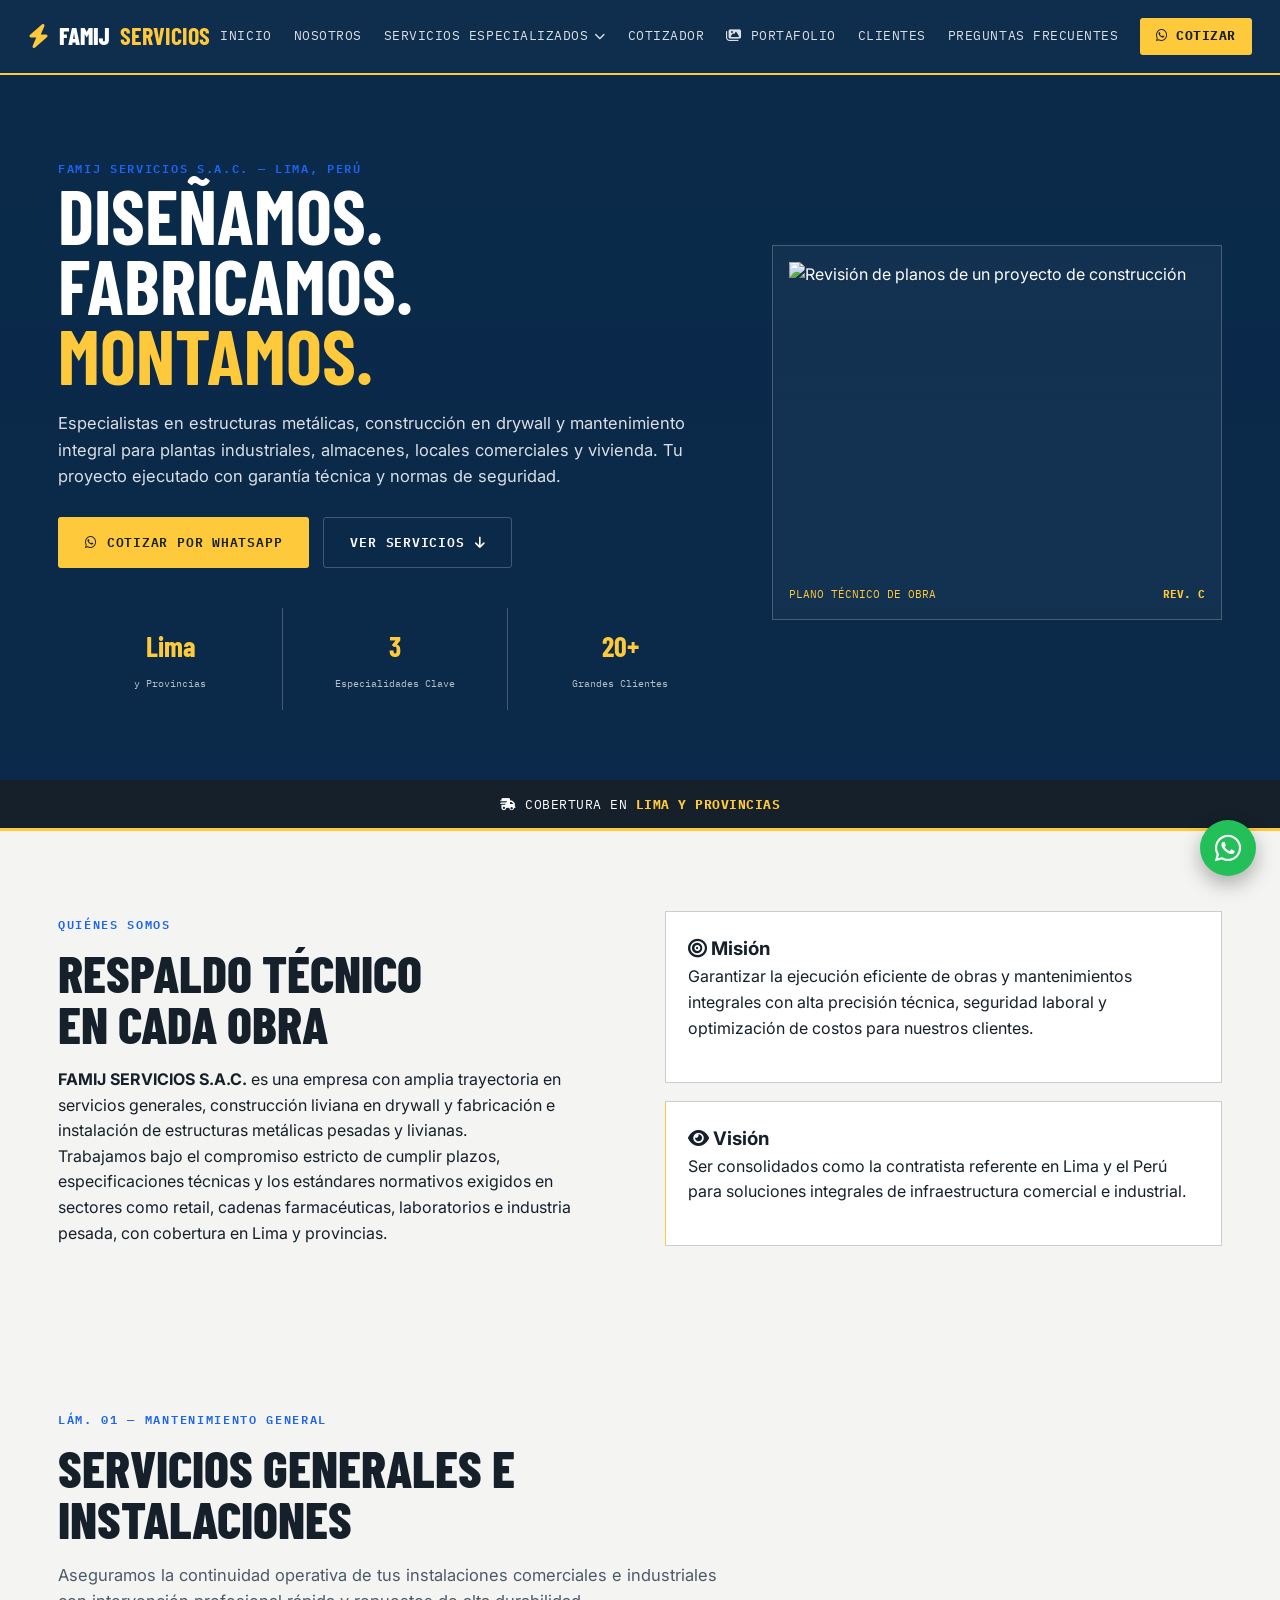
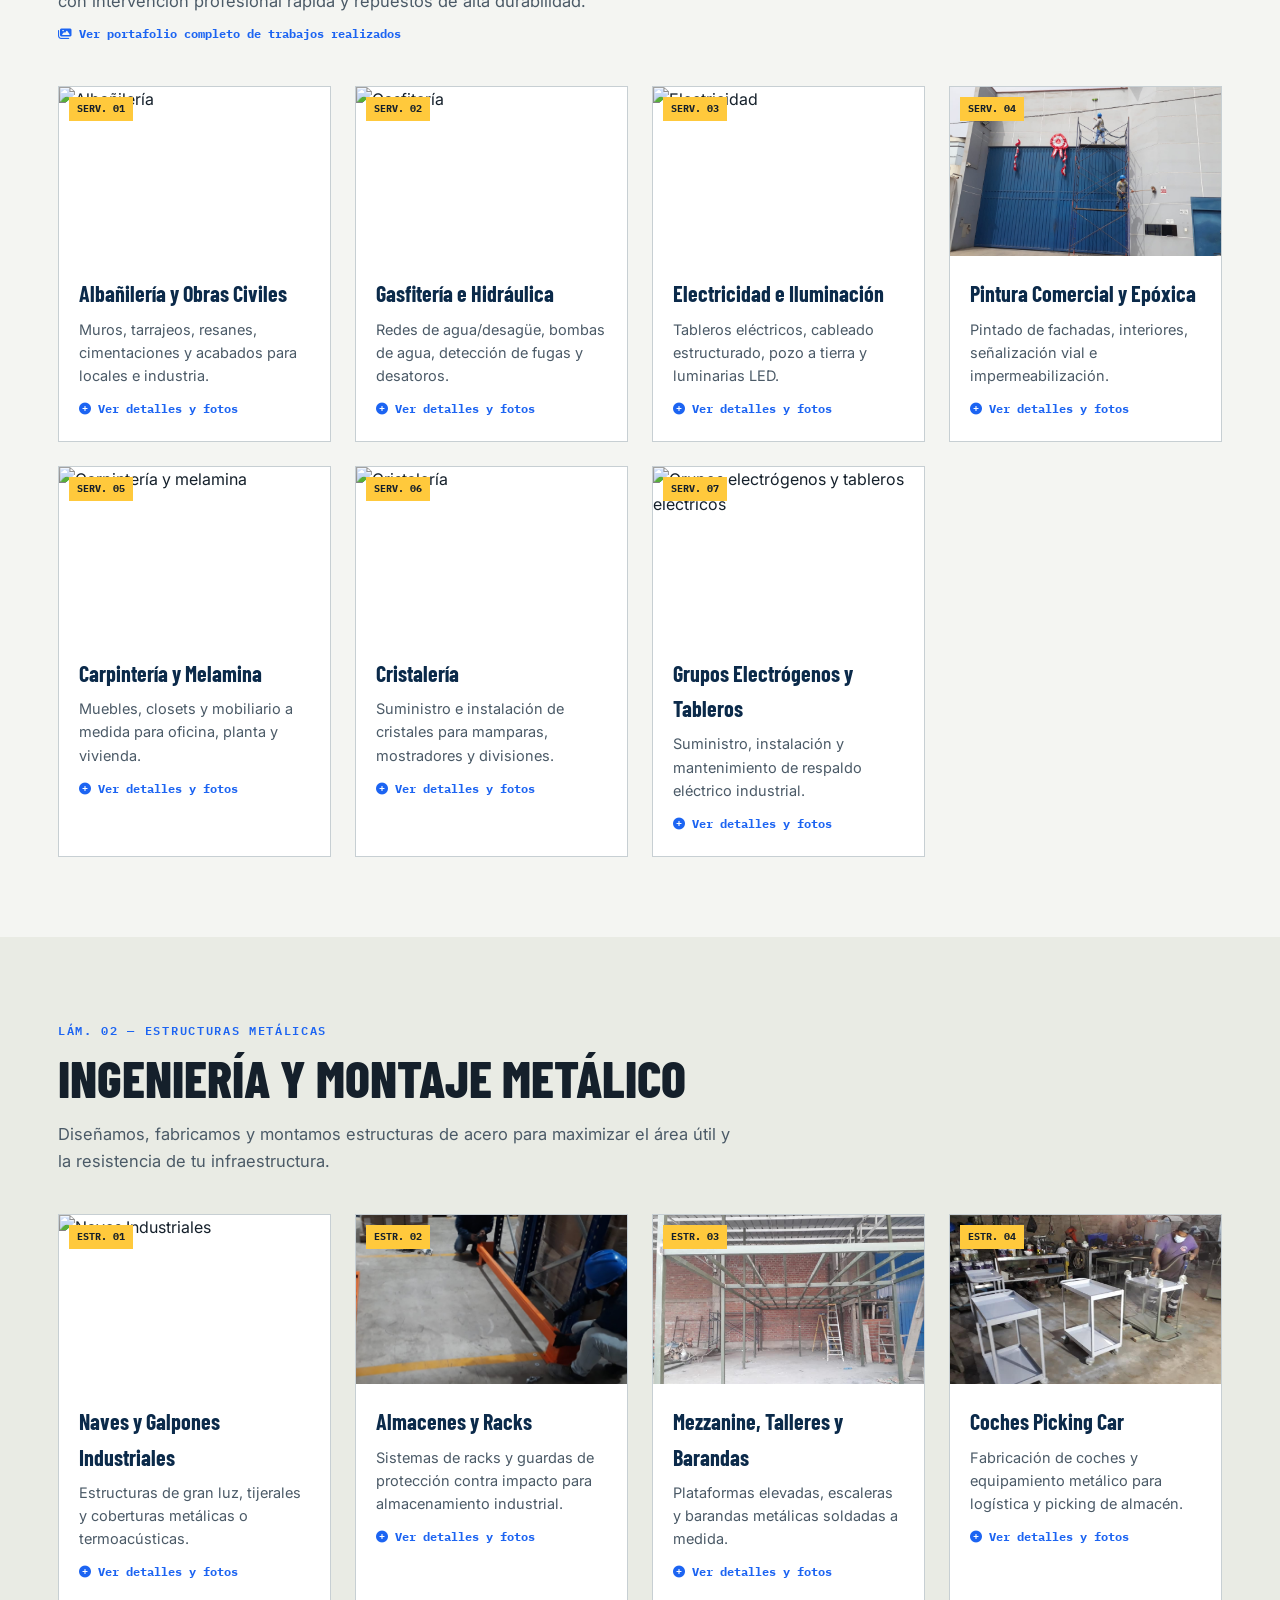
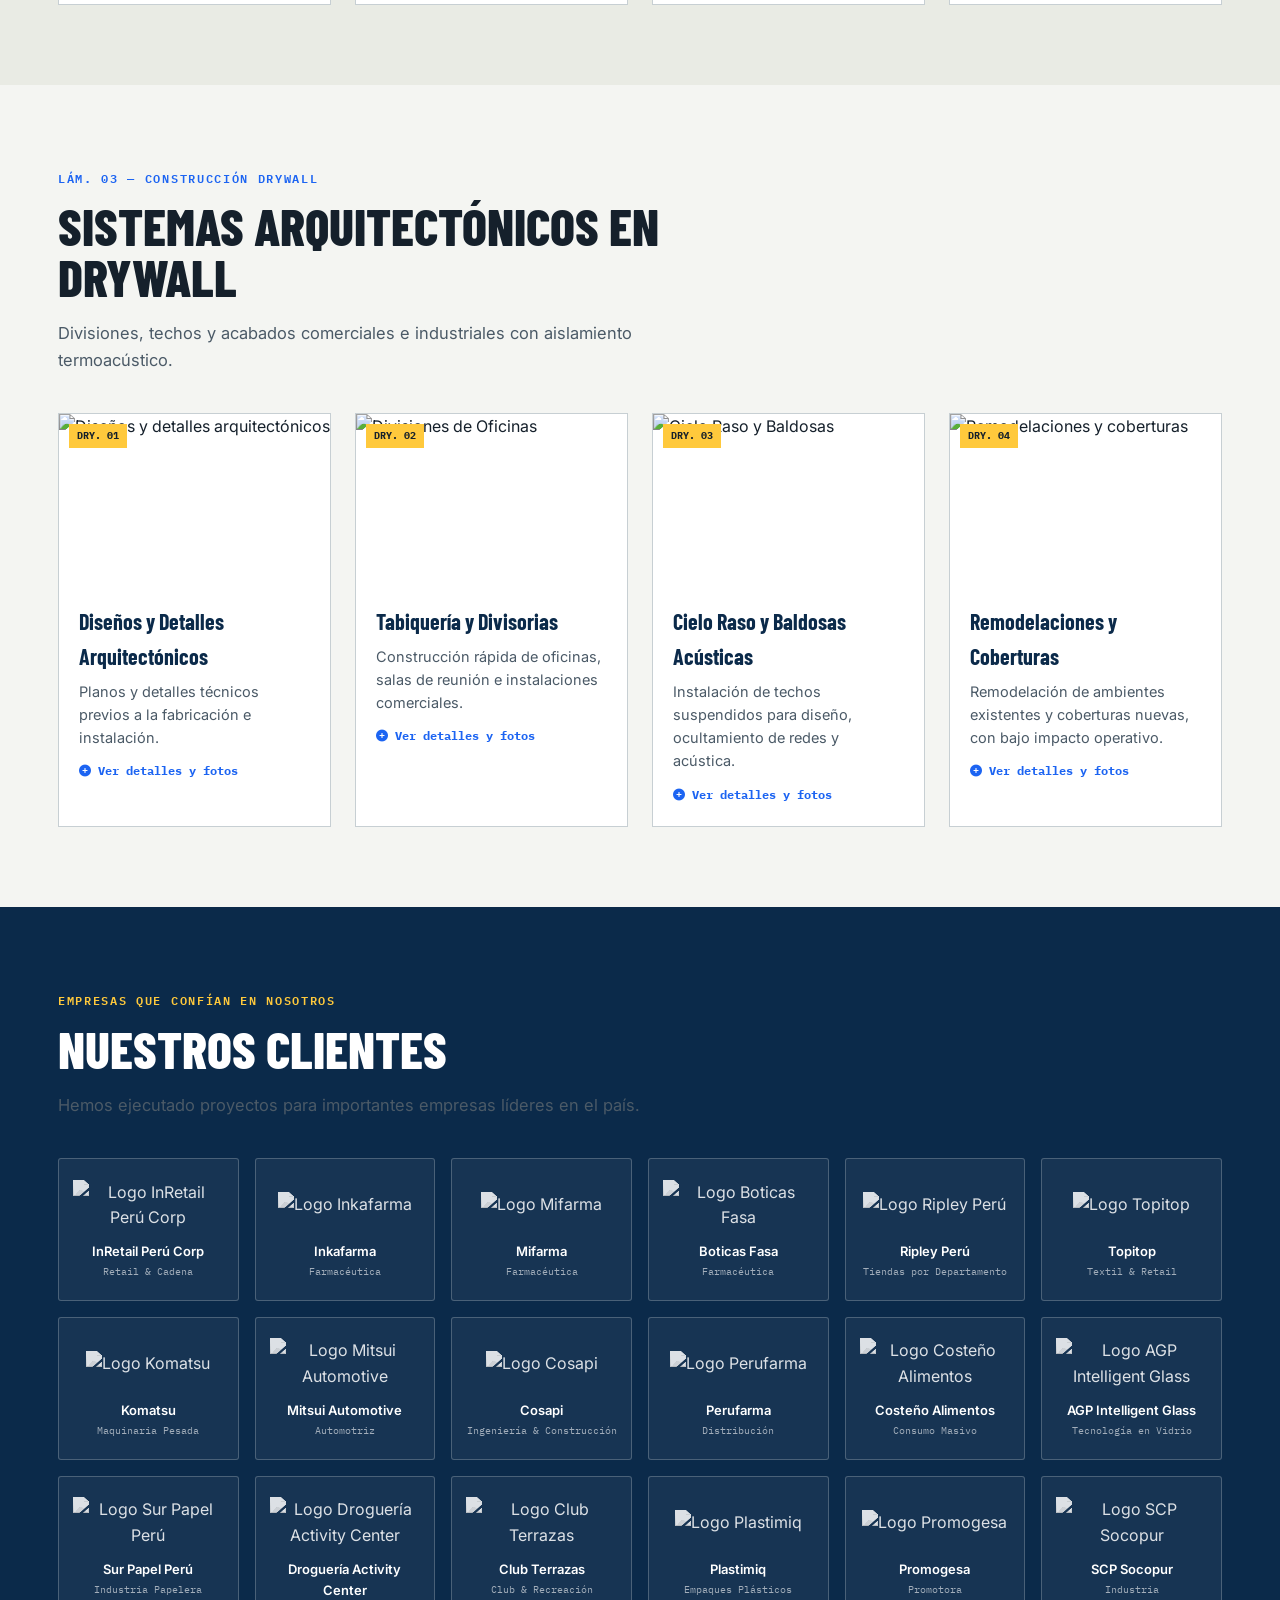
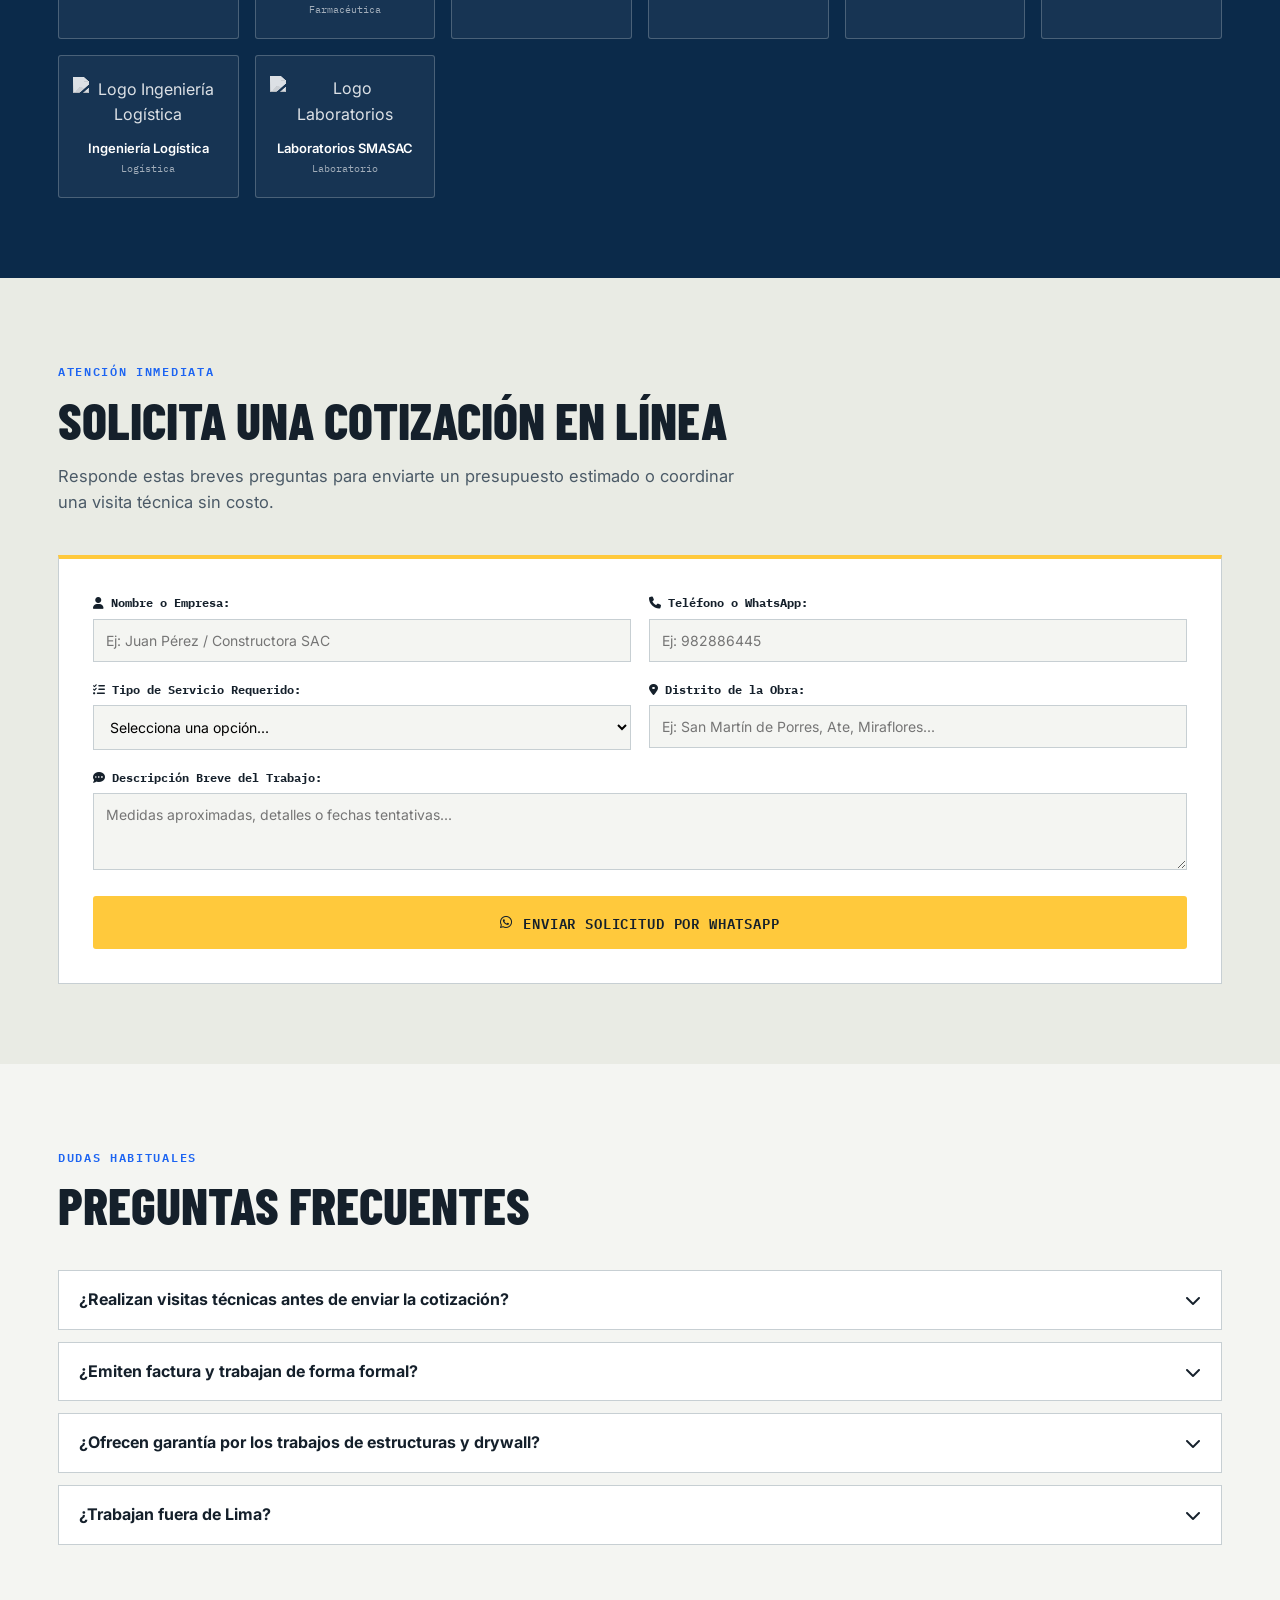
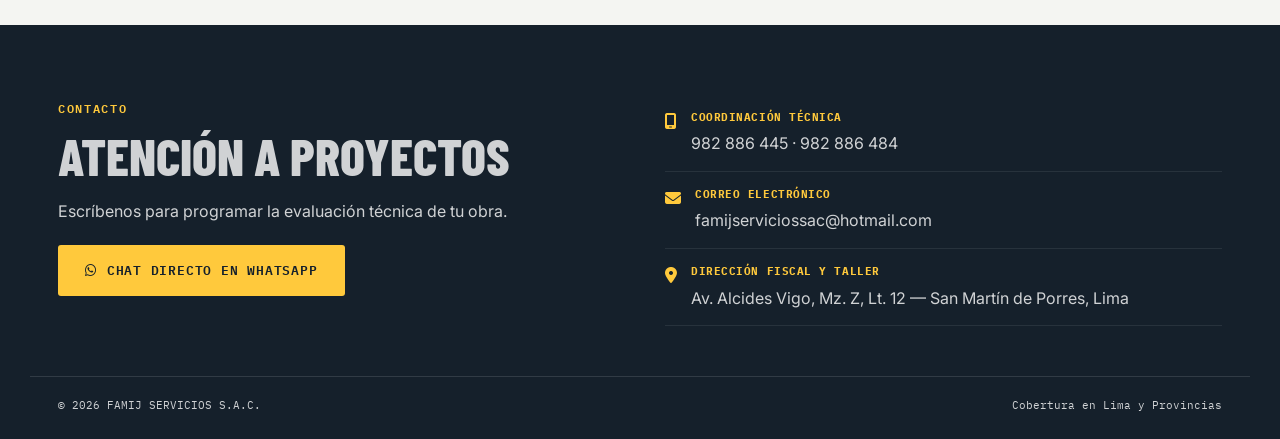
==== commit 278e0f6b: "Add files via upload" ====
--- a/index.html
+++ b/index.html
@@ -39,6 +39,7 @@
     </div>
 
     <a href="#cotizacion">Cotizador</a>
+    <a href="portafolio.html"><i class="fa-solid fa-images"></i> Portafolio</a>
     <a href="#clientes">Clientes</a>
     <a href="#faq">Preguntas Frecuentes</a>
     <a href="#contacto" class="nav-btn-highlight"><i class="fa-brands fa-whatsapp"></i> Cotizar</a>
@@ -112,6 +113,7 @@
       <span class="eyebrow">Lám. 01 — Mantenimiento General</span>
       <h2 class="h-section">Servicios Generales e Instalaciones</h2>
       <p>Aseguramos la continuidad operativa de tus instalaciones comerciales e industriales con intervención profesional rápida y repuestos de alta durabilidad.</p>
+      <a href="portafolio.html" class="btn-detail" style="margin-top:10px; display:inline-block;"><i class="fa-solid fa-images"></i> Ver portafolio completo de trabajos realizados</a>
     </div>
 
     <div class="plate-grid">
@@ -593,11 +595,11 @@
     <a href="#servicios" class="modal-close">&times;</a>
     <span class="modal-badge">DETALLE DE SERVICIO</span>
     <h2>Gasfitería e Hidráulica Industrial</h2>
-    <span class="modal-badge-real"><i class="fa-solid fa-camera"></i> Fotos de trabajos reales</span>
-    <div class="modal-gallery">
-      <img src="assets/trabajos/gasfiteria-fuga-picado.jpg" alt="Picado de piso para reparar fuga de agua">
-      <img src="assets/trabajos/gasfiteria-fuga-tuberia.jpg" alt="Tubería reparada lista para resane">
-    </div>
+    <span class="modal-badge-real"><i class="fa-solid fa-camera"></i> Foto de un trabajo real</span>
+    <div class="modal-gallery">
+      <a href="portafolio.html#lb-gasfiteria-fuga-tuberia" title="Ver foto ampliada"><img class="single" src="assets/trabajos/gasfiteria-fuga-tuberia.jpg" alt="Tubería reparada lista para resane" style="cursor:zoom-in;"></a>
+    </div>
+    <a href="portafolio.html#pf-group-gasfiteria" class="btn-portfolio"><i class="fa-solid fa-images"></i> Ver todas las fotos en el Portafolio</a>
     <div class="modal-details">
       <h3>Especificaciones del Servicio:</h3>
       <ul>
@@ -616,11 +618,11 @@
     <a href="#servicios" class="modal-close">&times;</a>
     <span class="modal-badge">DETALLE DE SERVICIO</span>
     <h2>Electricidad e Instalaciones de Potencia</h2>
-    <span class="modal-badge-real"><i class="fa-solid fa-camera"></i> Fotos de trabajos reales</span>
-    <div class="modal-gallery">
-      <img src="assets/trabajos/electricidad-corte-piso.jpg" alt="Corte de piso para cableado interno">
-      <img src="assets/trabajos/electricidad-picado-piso.jpg" alt="Picado de piso para paso de cables">
-    </div>
+    <span class="modal-badge-real"><i class="fa-solid fa-camera"></i> Foto de un trabajo real</span>
+    <div class="modal-gallery">
+      <a href="portafolio.html#lb-electricidad-corte-piso" title="Ver foto ampliada"><img class="single" src="assets/trabajos/electricidad-corte-piso.jpg" alt="Corte de piso para cableado interno" style="cursor:zoom-in;"></a>
+    </div>
+    <a href="portafolio.html#pf-group-electricidad" class="btn-portfolio"><i class="fa-solid fa-images"></i> Ver todas las fotos en el Portafolio</a>
     <div class="modal-details">
       <h3>Especificaciones del Servicio:</h3>
       <ul>
@@ -639,12 +641,11 @@
     <a href="#servicios" class="modal-close">&times;</a>
     <span class="modal-badge">DETALLE DE SERVICIO</span>
     <h2>Pintura Comercial y Epóxica</h2>
-    <span class="modal-badge-real"><i class="fa-solid fa-camera"></i> Fotos de trabajos reales</span>
-    <div class="modal-gallery">
-      <img src="assets/trabajos/pintura-fachada-andamio.jpg" alt="Pintura de fachada industrial con andamio">
-      <img src="assets/trabajos/pintura-fachada-zona-acopio.jpg" alt="Pintura de fachada de caseta industrial">
-      <img class="single" src="assets/trabajos/cuarto-bombas-exterior.jpg" alt="Pintura de fachada de cuarto de bombas">
-    </div>
+    <span class="modal-badge-real"><i class="fa-solid fa-camera"></i> Foto de un trabajo real</span>
+    <div class="modal-gallery">
+      <a href="portafolio.html#lb-pintura-fachada-andamio" title="Ver foto ampliada"><img class="single" src="assets/trabajos/pintura-fachada-andamio.jpg" alt="Pintura de fachada industrial con andamio" style="cursor:zoom-in;"></a>
+    </div>
+    <a href="portafolio.html#pf-group-pintura" class="btn-portfolio"><i class="fa-solid fa-images"></i> Ver todas las fotos en el Portafolio</a>
     <div class="modal-details">
       <h3>Especificaciones del Servicio:</h3>
       <ul>
@@ -728,8 +729,9 @@
     <h2>Naves y Galpones Industriales</h2>
     <span class="modal-badge-real"><i class="fa-solid fa-camera"></i> Foto de un trabajo real</span>
     <div class="modal-gallery">
-      <img class="single" src="assets/trabajos/nave-industrial-fachada.jpg" alt="Fachada de nave industrial construida por FAMIJ Servicios">
-    </div>
+      <a href="portafolio.html#lb-nave-industrial-fachada" title="Ver foto ampliada"><img class="single" src="assets/trabajos/nave-industrial-fachada.jpg" alt="Fachada de nave industrial construida por FAMIJ Servicios" style="cursor:zoom-in;"></a>
+    </div>
+    <a href="portafolio.html#pf-group-naves" class="btn-portfolio"><i class="fa-solid fa-images"></i> Ver todas las fotos en el Portafolio</a>
     <div class="modal-details">
       <h3>Especificaciones del Servicio:</h3>
       <ul>
@@ -749,12 +751,9 @@
     <span class="modal-badge">ESTRUCTURAS METÁLICAS</span><span class="modal-badge-real"><i class="fa-solid fa-camera"></i> Fotos de trabajos reales</span>
     <h2>Almacenes y Racks</h2>
     <div class="modal-gallery">
-      <img src="assets/trabajos/rack-vigas-instalacion.jpg" alt="Instalación de vigas de rack industrial">
-      <img src="assets/trabajos/almacen-racks-pasillo.jpg" alt="Pasillo de almacén con racks instalados">
-      <img src="assets/trabajos/rack-guarda-instalacion.jpg" alt="Instalación de guarda de protección en rack">
-      <img src="assets/trabajos/rack-guarda-1.jpg" alt="Guarda de protección instalada en rack industrial">
-      <img class="single" src="assets/trabajos/rack-guarda-2.jpg" alt="Guarda de protección terminada en rack industrial, otro ángulo">
-    </div>
+      <a href="portafolio.html#lb-rack-vigas-instalacion" title="Ver foto ampliada"><img class="single" src="assets/trabajos/rack-vigas-instalacion.jpg" alt="Instalación de vigas de rack industrial" style="cursor:zoom-in;"></a>
+    </div>
+    <a href="portafolio.html#pf-group-racks" class="btn-portfolio"><i class="fa-solid fa-images"></i> Ver todas las fotos en el Portafolio</a>
     <div class="modal-details">
       <h3>Especificaciones del Servicio:</h3>
       <ul>
@@ -774,12 +773,9 @@
     <span class="modal-badge">ESTRUCTURAS METÁLICAS</span><span class="modal-badge-real"><i class="fa-solid fa-camera"></i> Fotos de trabajos reales</span>
     <h2>Mezzanine, Talleres y Barandas</h2>
     <div class="modal-gallery">
-      <img src="assets/trabajos/mezzanine-estructura-metalica.jpg" alt="Estructura metálica de mezzanine en construcción">
-      <img src="assets/trabajos/mezzanine-drywall-avance.jpg" alt="Avance de mezzanine con drywall">
-      <img src="assets/trabajos/baranda-soldadura.jpg" alt="Soldadura de baranda metálica en taller FAMIJ">
-      <img src="assets/trabajos/baranda-corte.jpg" alt="Corte y armado de estructura metálica">
-      <img class="single" src="assets/trabajos/escalera-metalica-pintada.jpg" alt="Escalera metálica pintada, acceso a mezzanine">
-    </div>
+      <a href="portafolio.html#lb-mezzanine-estructura-metalica" title="Ver foto ampliada"><img class="single" src="assets/trabajos/mezzanine-estructura-metalica.jpg" alt="Estructura metálica de mezzanine en construcción" style="cursor:zoom-in;"></a>
+    </div>
+    <a href="portafolio.html#pf-group-mezzanine" class="btn-portfolio"><i class="fa-solid fa-images"></i> Ver todas las fotos en el Portafolio</a>
     <div class="modal-details">
       <h3>Especificaciones del Servicio:</h3>
       <ul>
@@ -799,9 +795,9 @@
     <span class="modal-badge">ESTRUCTURAS METÁLICAS</span><span class="modal-badge-real"><i class="fa-solid fa-camera"></i> Fotos de trabajos reales</span>
     <h2>Coches Picking Car</h2>
     <div class="modal-gallery">
-      <img src="assets/trabajos/coche-picking-fabricacion-1.jpg" alt="Fabricación de coches picking car, pintura en taller">
-      <img src="assets/trabajos/coche-picking-fabricacion-2.jpg" alt="Coches picking car terminados en taller FAMIJ">
-    </div>
+      <a href="portafolio.html#lb-coche-picking-fabricacion-1" title="Ver foto ampliada"><img class="single" src="assets/trabajos/coche-picking-fabricacion-1.jpg" alt="Fabricación de coches picking car, pintura en taller" style="cursor:zoom-in;"></a>
+    </div>
+    <a href="portafolio.html#pf-group-picking" class="btn-portfolio"><i class="fa-solid fa-images"></i> Ver todas las fotos en el Portafolio</a>
     <div class="modal-details">
       <h3>Especificaciones del Servicio:</h3>
       <ul>
@@ -841,11 +837,11 @@
     <a href="#drywall" class="modal-close">&times;</a>
     <span class="modal-badge">DRYWALL</span>
     <h2>Tabiquería y Divisorias</h2>
-    <span class="modal-badge-real"><i class="fa-solid fa-camera"></i> Fotos de trabajos reales</span>
-    <div class="modal-gallery">
-      <img src="assets/trabajos/drywall-estructura-techo.jpg" alt="Estructura metálica de drywall antes del forrado">
-      <img class="single" src="assets/trabajos/drywall-panel-instalacion.jpg" alt="Instalación de paneles de drywall">
-    </div>
+    <span class="modal-badge-real"><i class="fa-solid fa-camera"></i> Foto de un trabajo real</span>
+    <div class="modal-gallery">
+      <a href="portafolio.html#lb-drywall-panel-instalacion" title="Ver foto ampliada"><img class="single" src="assets/trabajos/drywall-panel-instalacion.jpg" alt="Instalación de paneles de drywall" style="cursor:zoom-in;"></a>
+    </div>
+    <a href="portafolio.html#pf-group-tabiqueria" class="btn-portfolio"><i class="fa-solid fa-images"></i> Ver todas las fotos en el Portafolio</a>
     <div class="modal-details">
       <h3>Especificaciones del Servicio:</h3>
       <ul>
@@ -866,8 +862,9 @@
     <h2>Cielo Raso y Baldosas Acústicas</h2>
     <span class="modal-badge-real"><i class="fa-solid fa-camera"></i> Foto de un trabajo real</span>
     <div class="modal-gallery">
-      <img class="single" src="assets/trabajos/drywall-oficina-terminada.jpg" alt="Oficina terminada con cielo raso de baldosas acústicas">
-    </div>
+      <a href="portafolio.html#lb-drywall-oficina-terminada" title="Ver foto ampliada"><img class="single" src="assets/trabajos/drywall-oficina-terminada.jpg" alt="Oficina terminada con cielo raso de baldosas acústicas" style="cursor:zoom-in;"></a>
+    </div>
+    <a href="portafolio.html#pf-group-cielo-raso" class="btn-portfolio"><i class="fa-solid fa-images"></i> Ver todas las fotos en el Portafolio</a>
     <div class="modal-details">
       <h3>Especificaciones del Servicio:</h3>
       <ul>
@@ -886,11 +883,11 @@
     <a href="#drywall" class="modal-close">&times;</a>
     <span class="modal-badge">DRYWALL</span>
     <h2>Remodelaciones y Coberturas</h2>
-    <span class="modal-badge-real"><i class="fa-solid fa-camera"></i> Fotos de trabajos reales</span>
-    <div class="modal-gallery">
-      <img src="assets/trabajos/drywall-fachada-terminada.jpg" alt="Cobertura en drywall terminada, fachada pintada">
-      <img class="single" src="assets/trabajos/edificio-dos-pisos-terminado.jpg" alt="Edificio de dos pisos con cobertura terminado">
-    </div>
+    <span class="modal-badge-real"><i class="fa-solid fa-camera"></i> Foto de un trabajo real</span>
+    <div class="modal-gallery">
+      <a href="portafolio.html#lb-edificio-dos-pisos-terminado" title="Ver foto ampliada"><img class="single" src="assets/trabajos/edificio-dos-pisos-terminado.jpg" alt="Edificio de dos pisos con cobertura terminado" style="cursor:zoom-in;"></a>
+    </div>
+    <a href="portafolio.html#pf-group-remodelacion" class="btn-portfolio"><i class="fa-solid fa-images"></i> Ver todas las fotos en el Portafolio</a>
     <div class="modal-details">
       <h3>Especificaciones del Servicio:</h3>
       <ul>
--- a/style.css
+++ b/style.css
@@ -100,6 +100,20 @@
 .btn-outline { border-color: var(--line-on-dark); color: var(--white); }
 .btn-outline:hover { border-color: var(--white); background: rgba(255,255,255,0.08); }
 
+.btn-portfolio {
+  display: inline-flex;
+  align-items: center;
+  gap: 8px;
+  margin-top: 12px;
+  font-family: var(--font-mono);
+  font-size: 12px;
+  letter-spacing: 0.04em;
+  text-transform: uppercase;
+  font-weight: 600;
+  color: var(--blue-steel);
+}
+.btn-portfolio:hover { color: var(--blue-deep); text-decoration: underline; }
+
 /* --------------------------------------------------------------------
    HEADER & MENÚ EN CINTA DE OPCIONES (DROPDOWN RIBBON CSS)
    -------------------------------------------------------------------- */
@@ -433,3 +447,272 @@
   .modal-gallery { grid-template-columns: 1fr; }
   .modal-gallery img.single { grid-column: span 1; }
 }
+
+/* ==========================================================================
+   PÁGINA DE PORTAFOLIO (portafolio.html) — pestañas 100% CSS, sin JS
+   ========================================================================== */
+
+.portfolio-hero {
+  background: linear-gradient(180deg, rgba(11,42,74,0.95), rgba(11,42,74,0.99)), #0B2A4A;
+  color: var(--white);
+  padding: 60px 0 50px;
+  text-align: center;
+}
+.portfolio-hero .eyebrow { justify-content: center; }
+.portfolio-hero .h-section { margin: 10px auto 14px; }
+.portfolio-hero p { color: rgba(255,255,255,0.78); max-width: 560px; margin: 0 auto; font-size: 15.5px; }
+.portfolio-hero .back-link {
+  display: inline-flex;
+  align-items: center;
+  gap: 8px;
+  margin-top: 22px;
+  font-family: var(--font-mono);
+  font-size: 12.5px;
+  letter-spacing: 0.04em;
+  text-transform: uppercase;
+  color: var(--yellow);
+}
+.portfolio-hero .back-link:hover { text-decoration: underline; }
+
+.pf-tabs-input { position: absolute; opacity: 0; pointer-events: none; }
+
+.pf-cat-ribbon {
+  display: flex;
+  flex-wrap: wrap;
+  gap: 10px;
+  justify-content: center;
+  border-bottom: 1px solid var(--line);
+  padding-bottom: 28px;
+  margin-bottom: 44px;
+}
+.pf-cat-ribbon label {
+  cursor: pointer;
+  padding: 13px 26px;
+  font-family: var(--font-mono);
+  font-size: 12.5px;
+  letter-spacing: 0.05em;
+  text-transform: uppercase;
+  font-weight: 600;
+  border: 1px solid var(--line);
+  background: var(--white);
+  color: var(--ink-soft);
+  transition: background .15s ease, color .15s ease, border-color .15s ease;
+}
+.pf-cat-ribbon label:hover { border-color: var(--blue-steel); color: var(--blue-deep); }
+
+.pf-cat-panel { display: none; }
+
+#pf-cat-generales:checked ~ .pf-cat-ribbon label[for="pf-cat-generales"],
+#pf-cat-estructuras:checked ~ .pf-cat-ribbon label[for="pf-cat-estructuras"],
+#pf-cat-drywall:checked ~ .pf-cat-ribbon label[for="pf-cat-drywall"] {
+  background: var(--blue-deep);
+  border-color: var(--blue-deep);
+  color: var(--yellow);
+}
+#pf-cat-generales:checked ~ #pf-panel-generales,
+#pf-cat-estructuras:checked ~ #pf-panel-estructuras,
+#pf-cat-drywall:checked ~ #pf-panel-drywall { display: block; }
+
+.pf-group { margin-bottom: 54px; scroll-margin-top: 90px; }
+.pf-group:last-child { margin-bottom: 0; }
+.pf-group-head {
+  display: flex;
+  align-items: baseline;
+  gap: 14px;
+  margin-bottom: 20px;
+  border-bottom: 1px dashed var(--line);
+  padding-bottom: 10px;
+}
+.pf-group-head h3 {
+  font-family: var(--font-display);
+  text-transform: uppercase;
+  font-size: 24px;
+  letter-spacing: 0.02em;
+  color: var(--blue-deep);
+}
+.pf-group-head span {
+  font-family: var(--font-mono);
+  font-size: 11px;
+  color: var(--ink-soft);
+  letter-spacing: 0.03em;
+}
+
+.pf-grid {
+  display: grid;
+  grid-template-columns: repeat(auto-fill, minmax(240px, 1fr));
+  gap: 16px;
+}
+.pf-card {
+  position: relative;
+  aspect-ratio: 4/3;
+  overflow: hidden;
+  border: 1px solid var(--line);
+  background: var(--paper-2);
+}
+.pf-card img {
+  width: 100%; height: 100%;
+  object-fit: cover;
+  transition: transform .4s ease;
+}
+.pf-card:hover img { transform: scale(1.06); }
+.pf-card::after {
+  content: "";
+  position: absolute; inset: 0;
+  background: linear-gradient(180deg, transparent 55%, rgba(11,42,74,0.75) 100%);
+  opacity: 0;
+  transition: opacity .25s ease;
+}
+.pf-card:hover::after { opacity: 1; }
+.pf-card span {
+  position: absolute;
+  left: 12px; right: 12px; bottom: 10px;
+  font-family: var(--font-mono);
+  font-size: 11px;
+  color: var(--white);
+  letter-spacing: 0.02em;
+  opacity: 0;
+  transform: translateY(6px);
+  transition: opacity .25s ease, transform .25s ease;
+}
+.pf-card:hover span { opacity: 1; transform: translateY(0); }
+
+.pf-cta {
+  margin-top: 60px;
+  text-align: center;
+  padding: 40px;
+  background: var(--blue-deep);
+  color: var(--white);
+}
+.pf-cta h2 { font-family: var(--font-display); text-transform: uppercase; font-size: 30px; margin-bottom: 14px; }
+.pf-cta p { color: rgba(255,255,255,0.75); margin-bottom: 22px; }
+
+@media (max-width: 620px) {
+  .pf-grid { grid-template-columns: repeat(auto-fill, minmax(150px, 1fr)); gap: 10px; }
+}
+
+/* --------------------------------------------------------------------
+   Enlace directo desde index.html a una sección específica del
+   portafolio: al llegar con #pf-group-xxx, abre automáticamente
+   la pestaña de categoría correspondiente y oculta las otras dos.
+   (usa :target + :has(), sin JavaScript)
+   -------------------------------------------------------------------- */
+
+.container:has(#pf-group-gasfiteria:target) #pf-panel-generales,
+.container:has(#pf-group-electricidad:target) #pf-panel-generales,
+.container:has(#pf-group-pintura:target) #pf-panel-generales {
+  display: block !important;
+}
+.container:has(#pf-group-gasfiteria:target) #pf-panel-estructuras,
+.container:has(#pf-group-electricidad:target) #pf-panel-estructuras,
+.container:has(#pf-group-pintura:target) #pf-panel-estructuras,
+.container:has(#pf-group-gasfiteria:target) #pf-panel-drywall,
+.container:has(#pf-group-electricidad:target) #pf-panel-drywall,
+.container:has(#pf-group-pintura:target) #pf-panel-drywall {
+  display: none !important;
+}
+
+.container:has(#pf-group-naves:target) #pf-panel-estructuras,
+.container:has(#pf-group-racks:target) #pf-panel-estructuras,
+.container:has(#pf-group-mezzanine:target) #pf-panel-estructuras,
+.container:has(#pf-group-picking:target) #pf-panel-estructuras {
+  display: block !important;
+}
+.container:has(#pf-group-naves:target) #pf-panel-generales,
+.container:has(#pf-group-racks:target) #pf-panel-generales,
+.container:has(#pf-group-mezzanine:target) #pf-panel-generales,
+.container:has(#pf-group-picking:target) #pf-panel-generales,
+.container:has(#pf-group-naves:target) #pf-panel-drywall,
+.container:has(#pf-group-racks:target) #pf-panel-drywall,
+.container:has(#pf-group-mezzanine:target) #pf-panel-drywall,
+.container:has(#pf-group-picking:target) #pf-panel-drywall {
+  display: none !important;
+}
+
+.container:has(#pf-group-tabiqueria:target) #pf-panel-drywall,
+.container:has(#pf-group-cielo-raso:target) #pf-panel-drywall,
+.container:has(#pf-group-remodelacion:target) #pf-panel-drywall {
+  display: block !important;
+}
+.container:has(#pf-group-tabiqueria:target) #pf-panel-generales,
+.container:has(#pf-group-cielo-raso:target) #pf-panel-generales,
+.container:has(#pf-group-remodelacion:target) #pf-panel-generales,
+.container:has(#pf-group-tabiqueria:target) #pf-panel-estructuras,
+.container:has(#pf-group-cielo-raso:target) #pf-panel-estructuras,
+.container:has(#pf-group-remodelacion:target) #pf-panel-estructuras {
+  display: none !important;
+}
+
+/* Resalta también la pestaña activa correspondiente */
+.container:has(#pf-group-gasfiteria:target) .pf-cat-ribbon label[for="pf-cat-generales"],
+.container:has(#pf-group-electricidad:target) .pf-cat-ribbon label[for="pf-cat-generales"],
+.container:has(#pf-group-pintura:target) .pf-cat-ribbon label[for="pf-cat-generales"],
+.container:has(#pf-group-naves:target) .pf-cat-ribbon label[for="pf-cat-estructuras"],
+.container:has(#pf-group-racks:target) .pf-cat-ribbon label[for="pf-cat-estructuras"],
+.container:has(#pf-group-mezzanine:target) .pf-cat-ribbon label[for="pf-cat-estructuras"],
+.container:has(#pf-group-picking:target) .pf-cat-ribbon label[for="pf-cat-estructuras"],
+.container:has(#pf-group-tabiqueria:target) .pf-cat-ribbon label[for="pf-cat-drywall"],
+.container:has(#pf-group-cielo-raso:target) .pf-cat-ribbon label[for="pf-cat-drywall"],
+.container:has(#pf-group-remodelacion:target) .pf-cat-ribbon label[for="pf-cat-drywall"] {
+  background: var(--blue-deep) !important;
+  border-color: var(--blue-deep) !important;
+  color: var(--yellow) !important;
+}
+
+/* Marco temporal de foco visual sobre el grupo al que se llegó directo */
+.pf-group:target .pf-group-head {
+  border-bottom-color: var(--yellow);
+}
+.pf-group:target .pf-group-head h3 { color: var(--blue-steel); }
+
+/* --------------------------------------------------------------------
+   LIGHTBOX — agrandar fotos al hacer clic (100% CSS, con :target)
+   -------------------------------------------------------------------- */
+
+a.pf-card { display: block; cursor: zoom-in; }
+
+.lightbox {
+  display: none;
+  position: fixed;
+  inset: 0;
+  z-index: 3000;
+  background: rgba(10, 14, 20, 0.94);
+  padding: 60px 24px 24px;
+  align-items: center;
+  justify-content: center;
+}
+.lightbox:target { display: flex; }
+
+.lightbox-inner {
+  max-width: 1100px;
+  width: 100%;
+  text-align: center;
+}
+.lightbox img {
+  max-width: 100%;
+  max-height: 82vh;
+  width: auto;
+  margin: 0 auto;
+  object-fit: contain;
+  border: 1px solid rgba(255,255,255,0.15);
+}
+.lightbox figcaption {
+  margin-top: 16px;
+  font-family: var(--font-mono);
+  font-size: 12.5px;
+  letter-spacing: 0.03em;
+  color: rgba(255,255,255,0.75);
+}
+.lightbox-close {
+  position: fixed;
+  top: 18px; right: 24px;
+  width: 44px; height: 44px;
+  display: flex; align-items: center; justify-content: center;
+  font-size: 30px;
+  line-height: 1;
+  color: var(--white);
+  background: rgba(255,255,255,0.08);
+  border: 1px solid rgba(255,255,255,0.25);
+  cursor: pointer;
+}
+.lightbox-close:hover { background: rgba(255,255,255,0.18); }
+
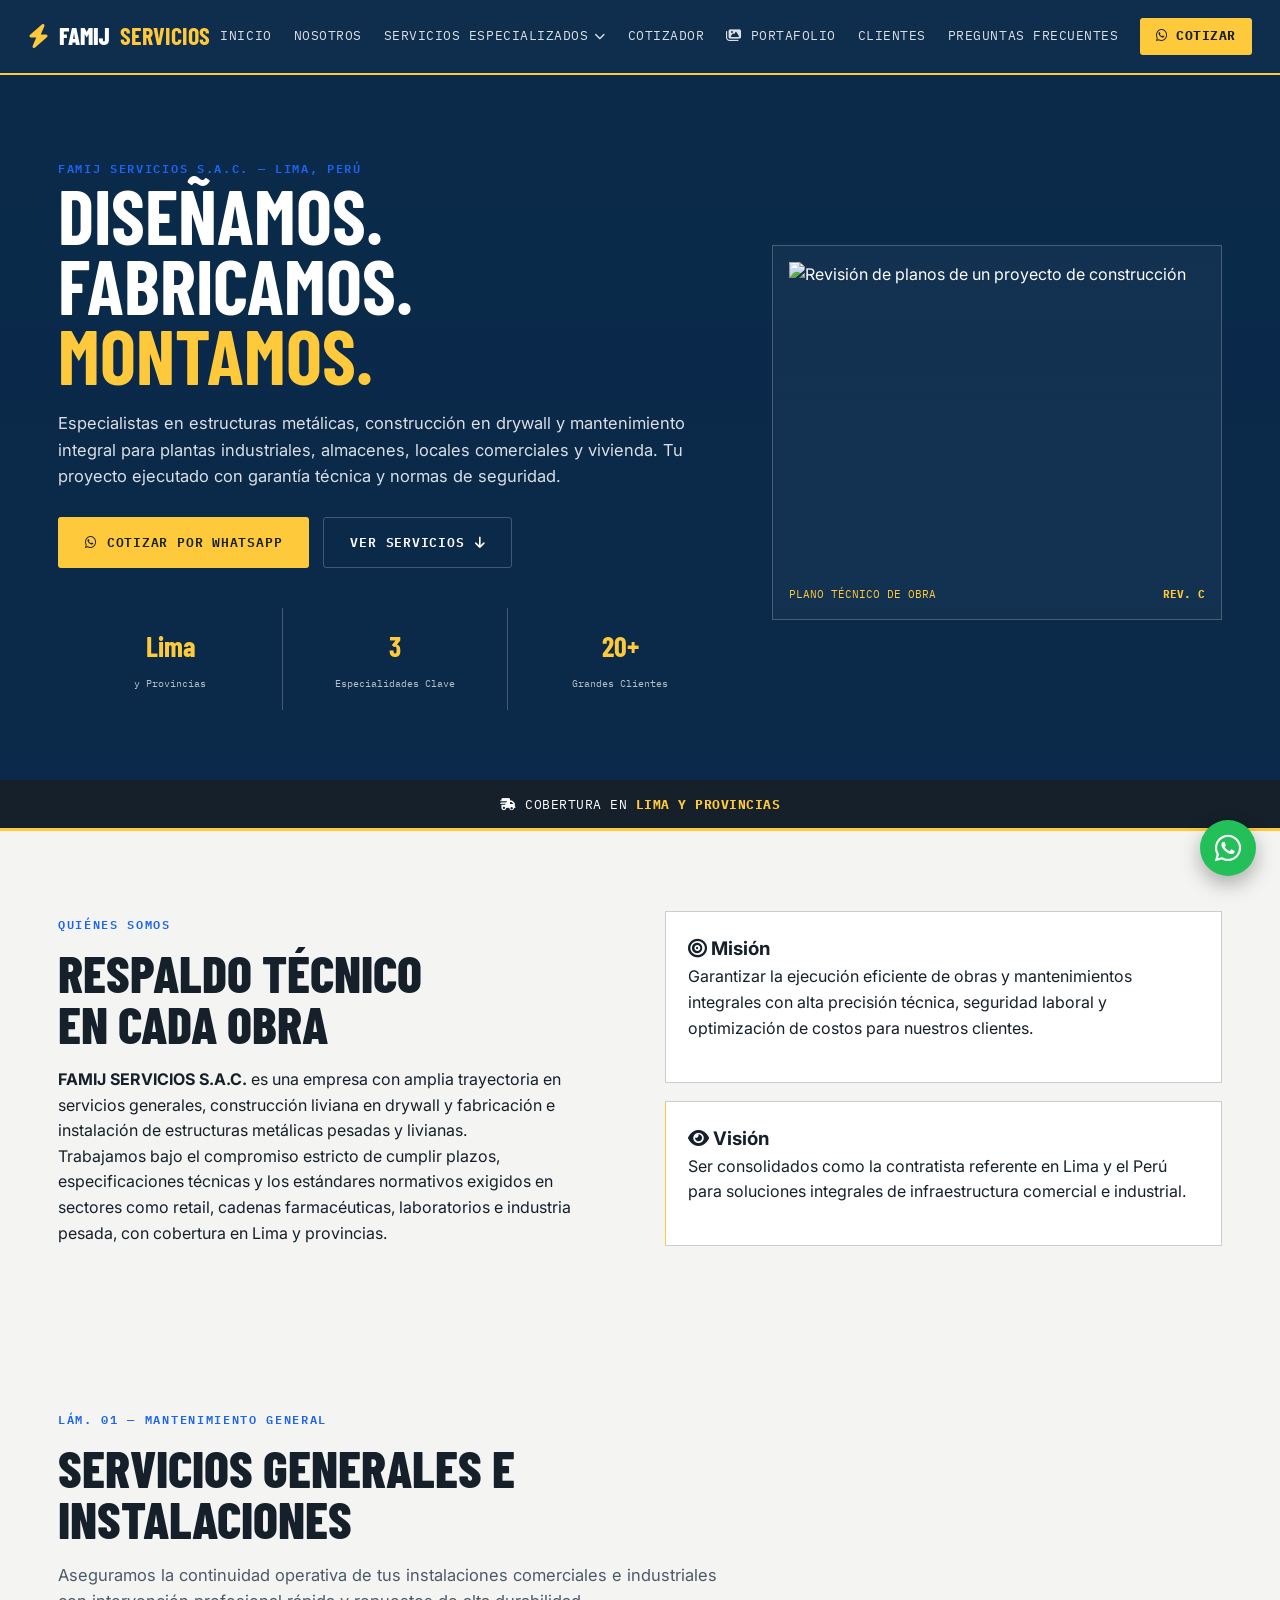
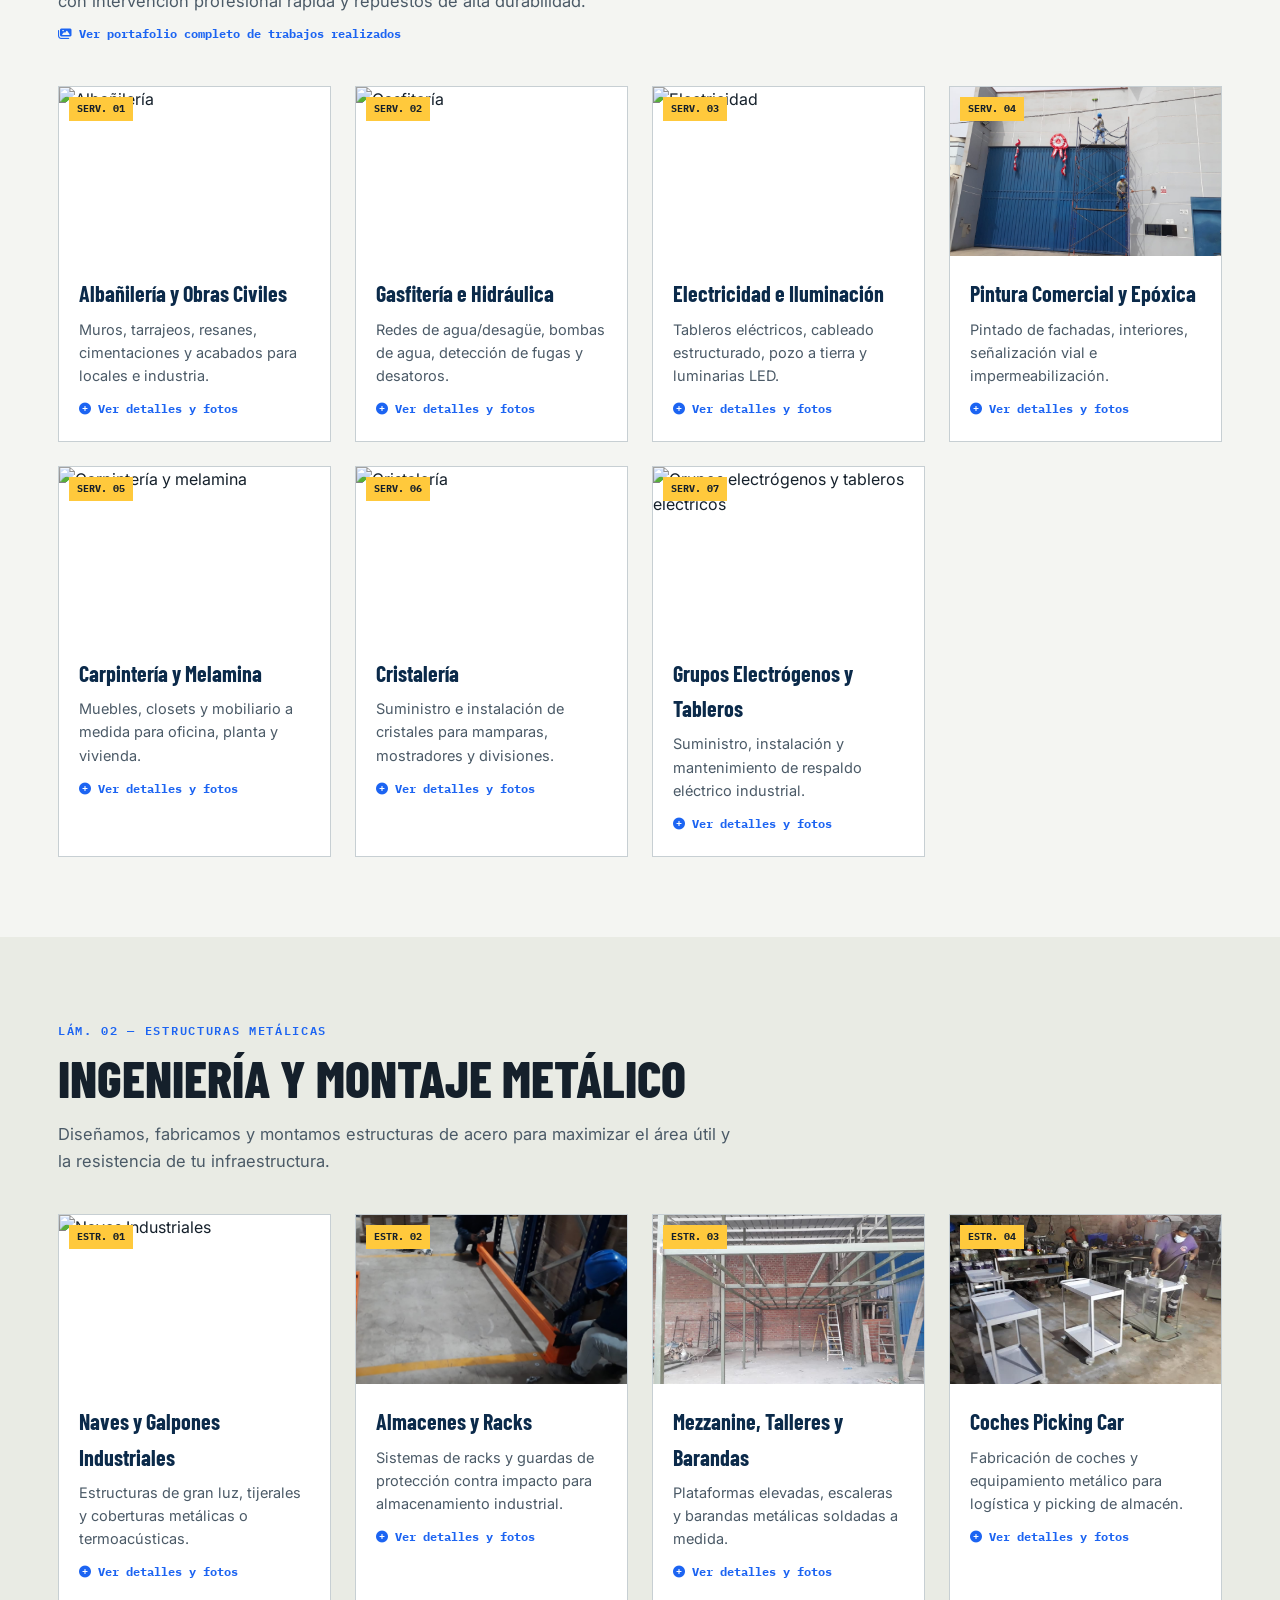
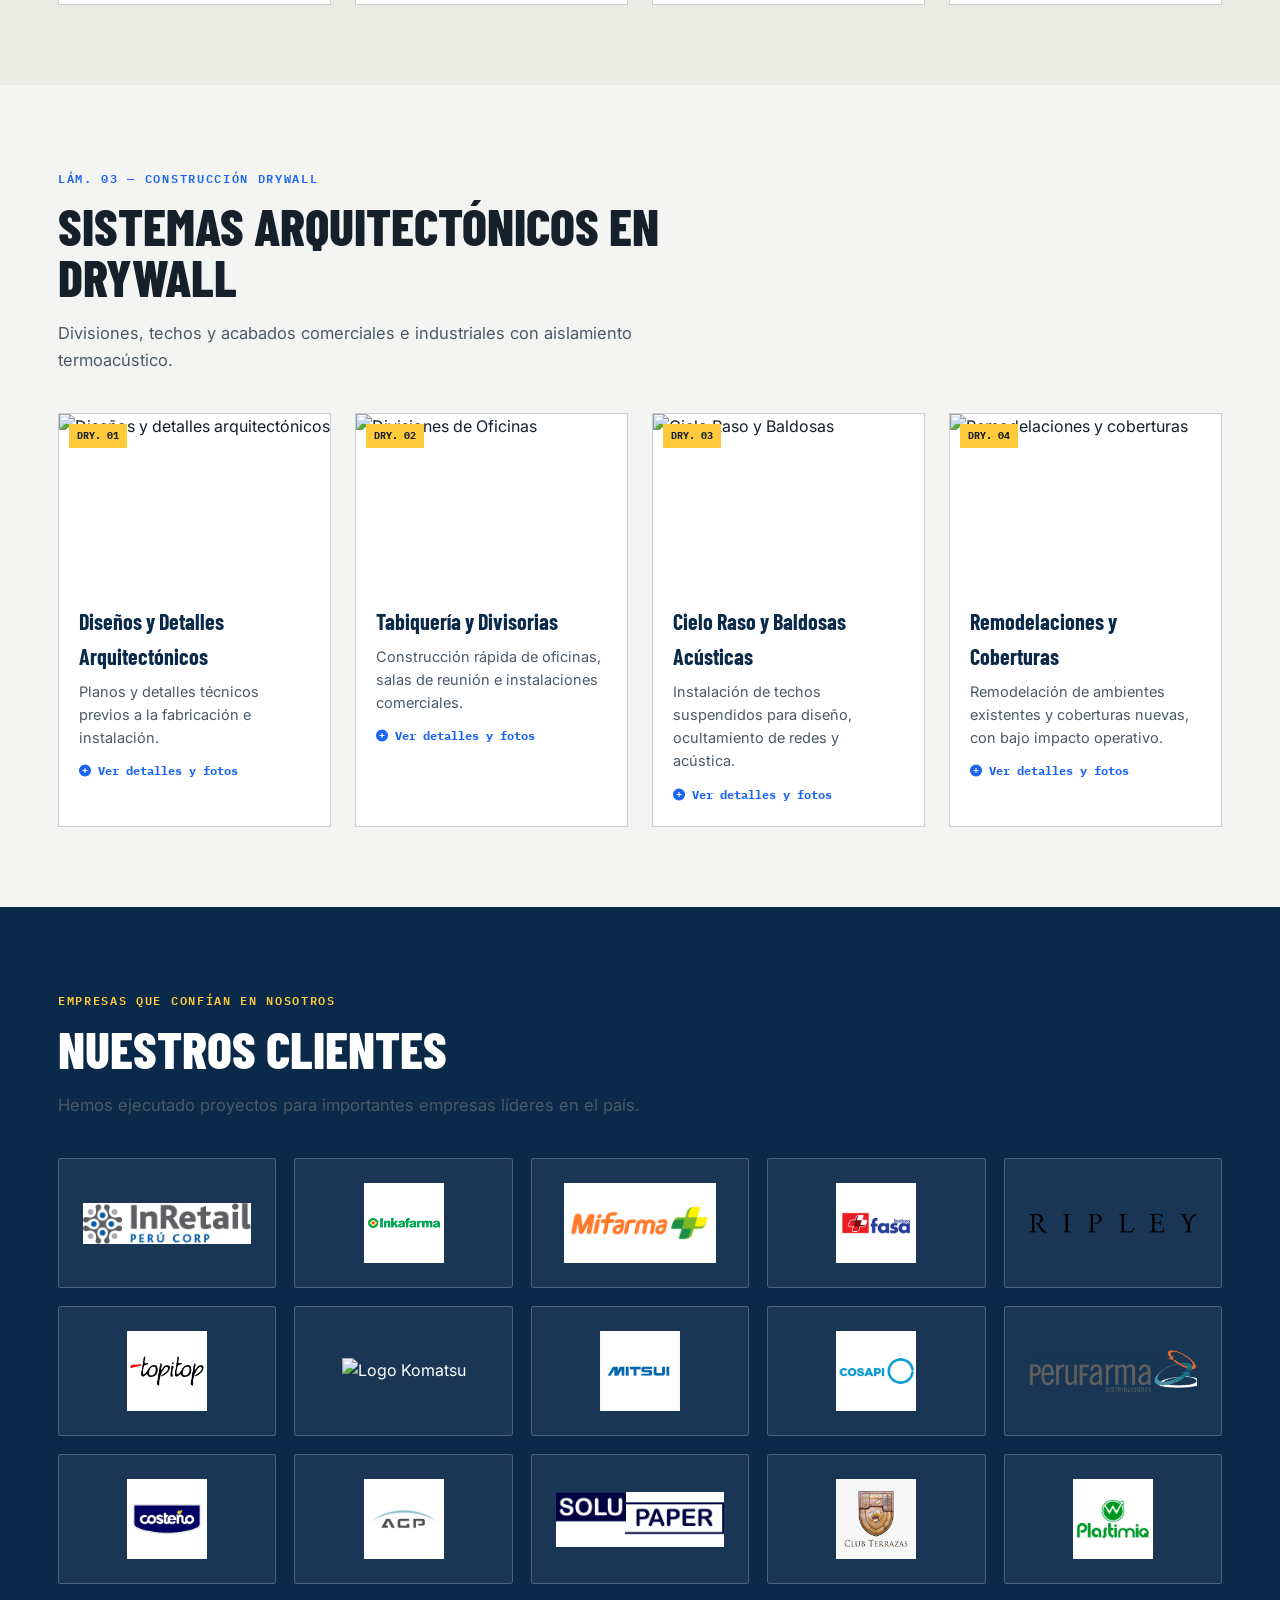
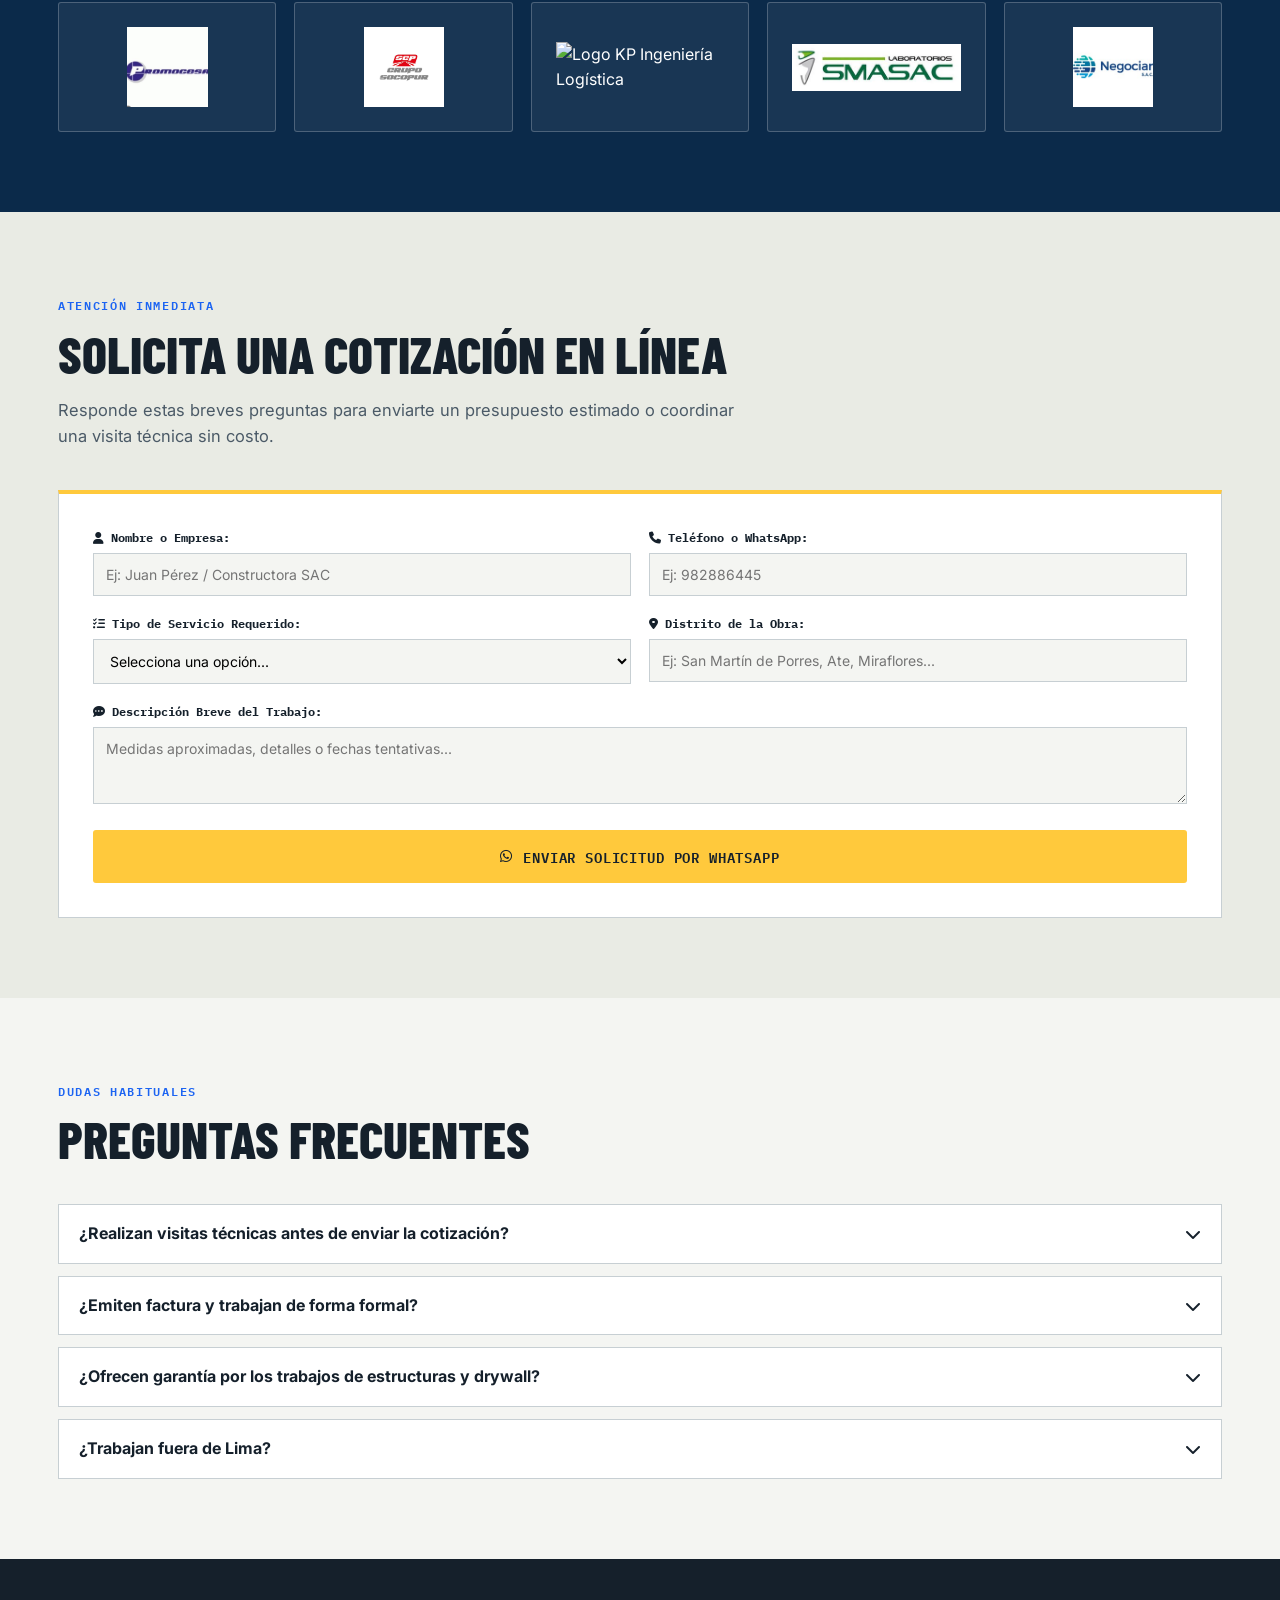
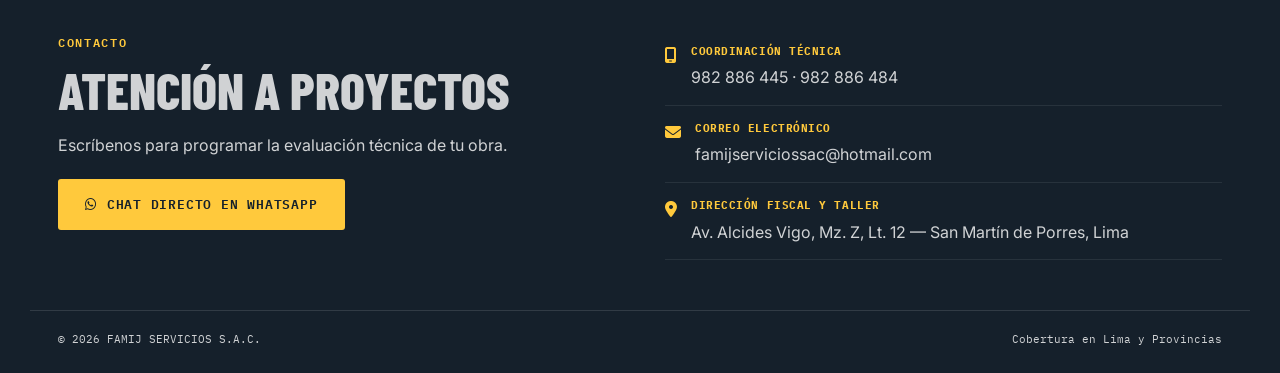
==== commit 1aafbc8a: "Add files via upload" ====
--- a/index.html
+++ b/index.html
@@ -352,105 +352,45 @@
 
     <div class="logos-grid">
       <div class="logo-card">
-        <div class="logo-img-box"><img src="assets/clientes/inretail.png" alt="Logo InRetail Perú Corp"></div>
-        <p class="client-name">InRetail Perú Corp</p>
-        <span class="client-tag">Retail & Cadena</span>
-      </div>
-      <div class="logo-card">
-        <div class="logo-img-box"><img src="assets/clientes/inkafarma.png" alt="Logo Inkafarma"></div>
-        <p class="client-name">Inkafarma</p>
-        <span class="client-tag">Farmacéutica</span>
-      </div>
-      <div class="logo-card">
-        <div class="logo-img-box"><img src="assets/clientes/mifarma.png" alt="Logo Mifarma"></div>
-        <p class="client-name">Mifarma</p>
-        <span class="client-tag">Farmacéutica</span>
-      </div>
-      <div class="logo-card">
-        <div class="logo-img-box"><img src="assets/clientes/fasa.png" alt="Logo Boticas Fasa"></div>
-        <p class="client-name">Boticas Fasa</p>
-        <span class="client-tag">Farmacéutica</span>
-      </div>
-      <div class="logo-card">
-        <div class="logo-img-box"><img src="assets/clientes/ripley.png" alt="Logo Ripley Perú"></div>
-        <p class="client-name">Ripley Perú</p>
-        <span class="client-tag">Tiendas por Departamento</span>
-      </div>
-      <div class="logo-card">
-        <div class="logo-img-box"><img src="assets/clientes/topitop.png" alt="Logo Topitop"></div>
-        <p class="client-name">Topitop</p>
-        <span class="client-tag">Textil & Retail</span>
-      </div>
-      <div class="logo-card">
-        <div class="logo-img-box"><img src="assets/clientes/komatsu.png" alt="Logo Komatsu"></div>
-        <p class="client-name">Komatsu</p>
-        <span class="client-tag">Maquinaria Pesada</span>
-      </div>
-      <div class="logo-card">
-        <div class="logo-img-box"><img src="assets/clientes/mitsui.png" alt="Logo Mitsui Automotive"></div>
-        <p class="client-name">Mitsui Automotive</p>
-        <span class="client-tag">Automotriz</span>
-      </div>
-      <div class="logo-card">
-        <div class="logo-img-box"><img src="assets/clientes/cosapi.png" alt="Logo Cosapi"></div>
-        <p class="client-name">Cosapi</p>
-        <span class="client-tag">Ingeniería & Construcción</span>
-      </div>
-      <div class="logo-card">
-        <div class="logo-img-box"><img src="assets/clientes/perufarma.png" alt="Logo Perufarma"></div>
-        <p class="client-name">Perufarma</p>
-        <span class="client-tag">Distribución</span>
-      </div>
-      <div class="logo-card">
-        <div class="logo-img-box"><img src="assets/clientes/costeno.png" alt="Logo Costeño Alimentos"></div>
-        <p class="client-name">Costeño Alimentos</p>
-        <span class="client-tag">Consumo Masivo</span>
-      </div>
-      <div class="logo-card">
-        <div class="logo-img-box"><img src="assets/clientes/agp.png" alt="Logo AGP Intelligent Glass"></div>
-        <p class="client-name">AGP Intelligent Glass</p>
-        <span class="client-tag">Tecnología en Vidrio</span>
-      </div>
-      <div class="logo-card">
-        <div class="logo-img-box"><img src="assets/clientes/sur-papel-peru.png" alt="Logo Sur Papel Perú"></div>
-        <p class="client-name">Sur Papel Perú</p>
-        <span class="client-tag">Industria Papelera</span>
-      </div>
-      <div class="logo-card">
-        <div class="logo-img-box"><img src="assets/clientes/droacsac.png" alt="Logo Droguería Activity Center"></div>
-        <p class="client-name">Droguería Activity Center</p>
-        <span class="client-tag">Farmacéutica</span>
-      </div>
-      <div class="logo-card">
-        <div class="logo-img-box"><img src="assets/clientes/club-terrazas.png" alt="Logo Club Terrazas"></div>
-        <p class="client-name">Club Terrazas</p>
-        <span class="client-tag">Club & Recreación</span>
-      </div>
-      <div class="logo-card">
-        <div class="logo-img-box"><img src="assets/clientes/plastimiq.png" alt="Logo Plastimiq"></div>
-        <p class="client-name">Plastimiq</p>
-        <span class="client-tag">Empaques Plásticos</span>
-      </div>
-      <div class="logo-card">
-        <div class="logo-img-box"><img src="assets/clientes/promogesa.png" alt="Logo Promogesa"></div>
-        <p class="client-name">Promogesa</p>
-        <span class="client-tag">Promotora</span>
-      </div>
-      <div class="logo-card">
-        <div class="logo-img-box"><img src="assets/clientes/scp-socopur.png" alt="Logo SCP Socopur"></div>
-        <p class="client-name">SCP Socopur</p>
-        <span class="client-tag">Industria</span>
-      </div>
-      <div class="logo-card">
-        <div class="logo-img-box"><img src="assets/clientes/ingenieria-logistica.png" alt="Logo Ingeniería Logística"></div>
-        <p class="client-name">Ingeniería Logística</p>
-        <span class="client-tag">Logística</span>
-      </div>
-      <div class="logo-card">
-        <div class="logo-img-box"><img src="assets/clientes/smasac.png" alt="Logo Laboratorios SMASAC"></div>
-        <p class="client-name">Laboratorios SMASAC</p>
-        <span class="client-tag">Laboratorio</span>
-      </div>
+        <div class="logo-img-box"><img src="assets/clientes/inretail.png" alt="Logo InRetail Perú Corp"></div></div>
+      <div class="logo-card">
+        <div class="logo-img-box"><img src="assets/clientes/inkafarma.png" alt="Logo Inkafarma"></div></div>
+      <div class="logo-card">
+        <div class="logo-img-box"><img src="assets/clientes/mifarma.png" alt="Logo Mifarma"></div></div>
+      <div class="logo-card">
+        <div class="logo-img-box"><img src="assets/clientes/fasa.png" alt="Logo Boticas Fasa"></div></div>
+      <div class="logo-card">
+        <div class="logo-img-box"><img src="assets/clientes/ripley.png" alt="Logo Ripley Perú"></div></div>
+      <div class="logo-card">
+        <div class="logo-img-box"><img src="assets/clientes/topitop.png" alt="Logo Topitop"></div></div>
+      <div class="logo-card">
+        <div class="logo-img-box"><img src="assets/clientes/komatsu.png" alt="Logo Komatsu"></div></div>
+      <div class="logo-card">
+        <div class="logo-img-box"><img src="assets/clientes/mitsui.png" alt="Logo Mitsui Automotive"></div></div>
+      <div class="logo-card">
+        <div class="logo-img-box"><img src="assets/clientes/cosapi.png" alt="Logo Cosapi"></div></div>
+      <div class="logo-card">
+        <div class="logo-img-box"><img src="assets/clientes/perufarma.png" alt="Logo Perufarma"></div></div>
+      <div class="logo-card">
+        <div class="logo-img-box"><img src="assets/clientes/costeno.png" alt="Logo Costeño Alimentos"></div></div>
+      <div class="logo-card">
+        <div class="logo-img-box"><img src="assets/clientes/agp.png" alt="Logo AGP Intelligent Glass"></div></div>
+      <div class="logo-card">
+        <div class="logo-img-box"><img src="assets/clientes/solu-paper.png" alt="Logo Solu Paper"></div></div>
+      <div class="logo-card">
+        <div class="logo-img-box"><img src="assets/clientes/club-terrazas.png" alt="Logo Club Terrazas"></div></div>
+      <div class="logo-card">
+        <div class="logo-img-box"><img src="assets/clientes/plastimiq.png" alt="Logo Plastimiq"></div></div>
+      <div class="logo-card">
+        <div class="logo-img-box"><img src="assets/clientes/promogesa.png" alt="Logo Promogesa"></div></div>
+      <div class="logo-card">
+        <div class="logo-img-box"><img src="assets/clientes/scp-socopur.png" alt="Logo SCP Socopur"></div></div>
+      <div class="logo-card">
+        <div class="logo-img-box"><img src="assets/clientes/KP-ingenieria-logistica.png" alt="Logo KP Ingeniería Logística"></div></div>
+      <div class="logo-card">
+        <div class="logo-img-box"><img src="assets/clientes/smasac.png" alt="Logo Laboratorios SMASAC"></div></div>
+      <div class="logo-card">
+        <div class="logo-img-box"><img src="assets/clientes/negociar.png" alt="Logo negociar"></div></div>
     </div>
   </div>
 </section>
--- a/style.css
+++ b/style.css
@@ -276,42 +276,45 @@
    -------------------------------------------------------------------- */
 .logos-grid {
   display: grid;
-  grid-template-columns: repeat(auto-fill, minmax(170px, 1fr));
-  gap: 16px;
+  grid-template-columns: repeat(auto-fill, minmax(190px, 1fr));
+  gap: 18px;
   margin-top: 20px;
 }
 .logo-card {
-  background: rgba(255, 255, 255, 0.05);
+  background: rgba(255, 255, 255, 0.06);
   border: 1px solid var(--line-on-dark);
-  padding: 20px 14px;
-  text-align: center;
+  padding: 24px;
+  height: 130px;
+  display: flex;
+  align-items: center;
+  justify-content: center;
   border-radius: var(--radius);
   transition: all 0.25s ease;
 }
 .logo-card:hover {
-  background: rgba(255, 255, 255, 0.12);
+  background: rgba(255, 255, 255, 0.14);
   border-color: var(--yellow);
   transform: translateY(-3px);
 }
 .logo-img-box {
-  height: 52px;
+  width: 100%;
+  height: 100%;
   display: flex;
   align-items: center;
   justify-content: center;
-  margin-bottom: 10px;
 }
 .logo-img-box img {
   max-width: 100%;
-  max-height: 52px;
+  max-height: 100%;
   width: auto;
+  height: auto;
   object-fit: contain;
-  filter: grayscale(100%) brightness(1.6);
-  opacity: 0.85;
-  transition: filter .2s ease, opacity .2s ease;
-}
-.logo-card:hover .logo-img-box img { filter: grayscale(0%) brightness(1); opacity: 1; }
-.client-name { font-size: 13px; font-weight: 600; color: #fff; }
-.client-tag { font-family: var(--font-mono); font-size: 10px; color: rgba(255,255,255,0.6); display: block; margin-top: 2px; }
+}
+
+@media (max-width: 620px) {
+  .logos-grid { grid-template-columns: repeat(auto-fill, minmax(140px, 1fr)); gap: 12px; }
+  .logo-card { height: 100px; padding: 16px; }
+}
 
 /* --------------------------------------------------------------------
    FORMULARIO Y FAQ
